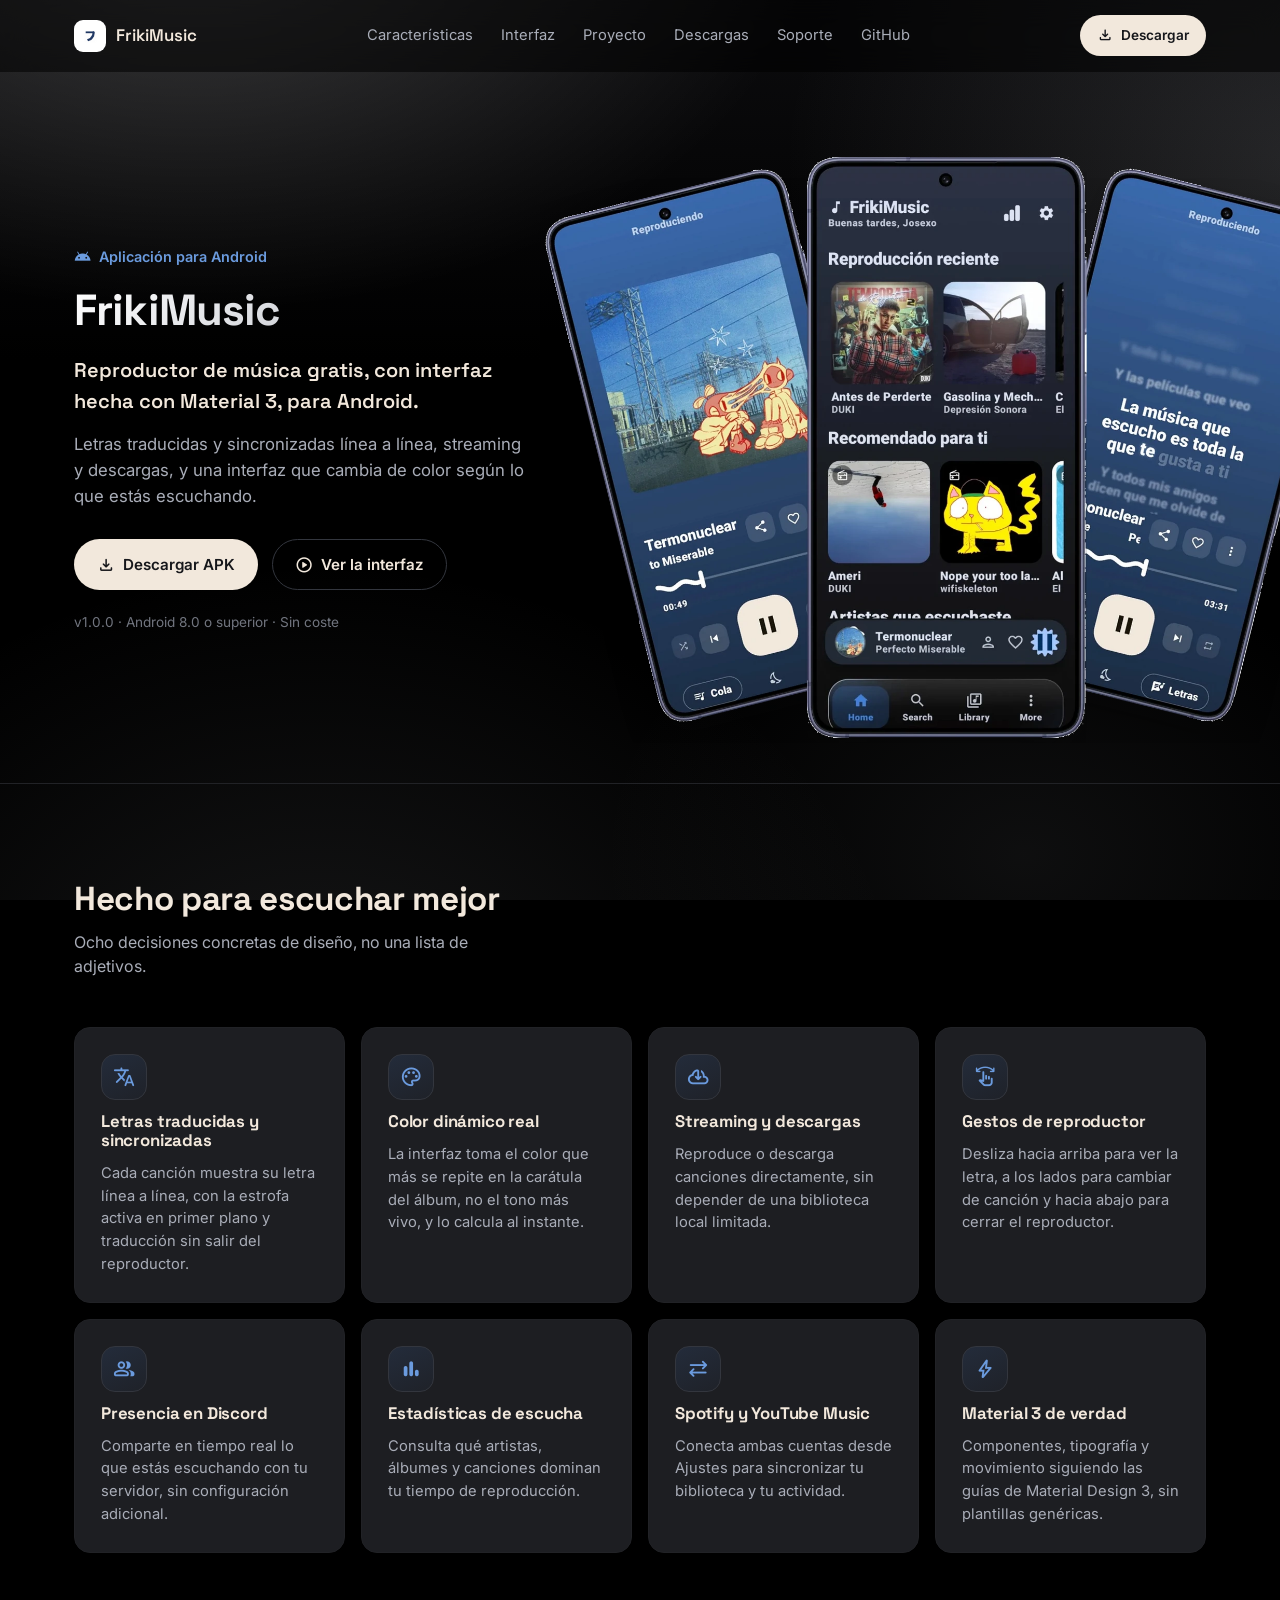
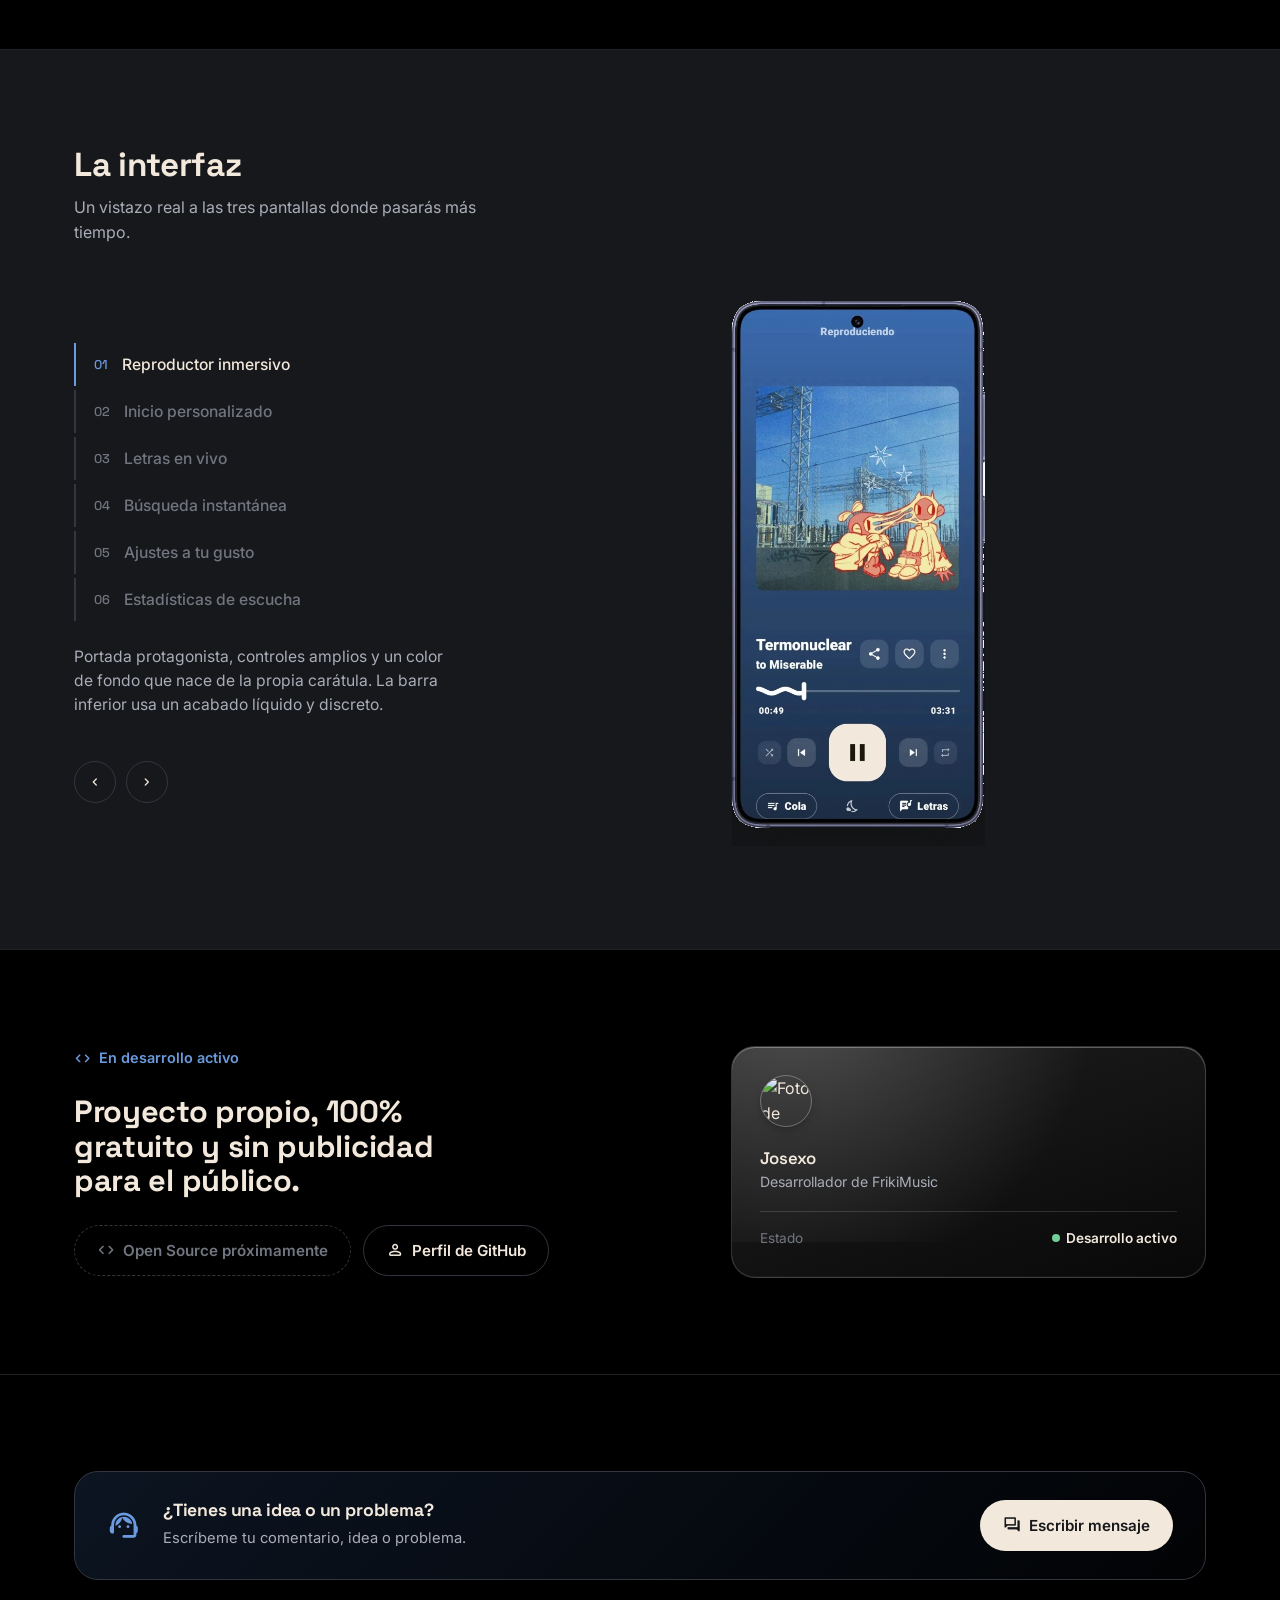
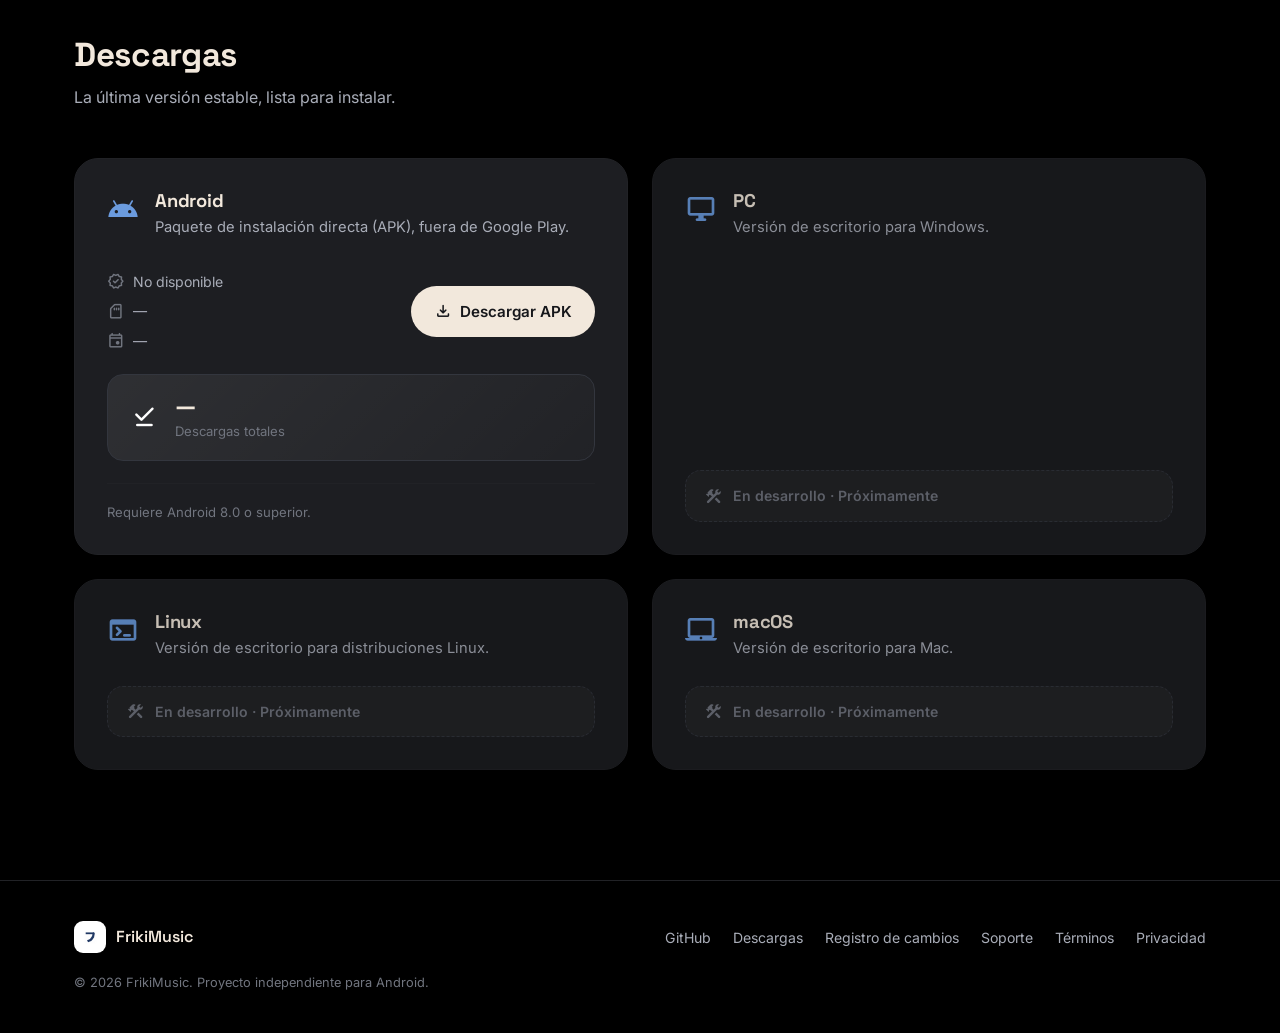
==== index.html @ c2adaa13 "Actualizacion de la web" ====
<!DOCTYPE html>
<html lang="es">
<head>
<meta charset="UTF-8">
<meta name="viewport" content="width=device-width, initial-scale=1.0">
<title>FrikiMusic — Tu música, con letra y a tu manera</title>
<meta name="description" content="FrikiMusic es un reproductor de música para Android con letras traducidas y sincronizadas, streaming y descargas, color dinámico real y gestos naturales. Próximamente también para Windows, Linux y macOS.">

<link rel="canonical" href="https://frikimusic.vercel.app/">
<meta property="og:type" content="website">
<meta property="og:site_name" content="FrikiMusic">
<meta property="og:title" content="FrikiMusic — Tu música, con letra y a tu manera">
<meta property="og:description" content="Reproductor de música para Android con letras traducidas y sincronizadas, streaming y descargas, color dinámico real y gestos naturales. Próximamente también para Windows, Linux y macOS.">
<meta property="og:url" content="https://frikimusic.vercel.app/">
<meta property="og:image" content="https://frikimusic.vercel.app/assets/img/og-image.png">
<meta property="og:image:width" content="1200">
<meta property="og:image:height" content="630">
<meta property="og:image:alt" content="FrikiMusic, reproductor de música para Android con letras sincronizadas">
<meta property="og:locale" content="es_ES">

<meta name="twitter:card" content="summary_large_image">
<meta name="twitter:title" content="FrikiMusic — Tu música, con letra y a tu manera">
<meta name="twitter:description" content="Reproductor de música para Android con letras traducidas y sincronizadas, streaming y descargas, color dinámico real. Próximamente también para Windows, Linux y macOS.">
<meta name="twitter:image" content="https://frikimusic.vercel.app/assets/img/og-image.png">
<link rel="icon" type="image/png" href="assets/img/logo.png">
<link rel="preconnect" href="https://fonts.googleapis.com">
<link rel="preconnect" href="https://fonts.gstatic.com" crossorigin>
<link href="https://fonts.googleapis.com/css2?family=Space+Grotesk:wght@500;600;700&family=Inter:wght@400;500;600;700&display=swap" rel="stylesheet">
<link href="https://fonts.googleapis.com/css2?family=Material+Symbols+Rounded:opsz,wght,FILL,GRAD@20..48,300..500,0..1,0" rel="stylesheet">
<link rel="stylesheet" href="css/styles.css">

<script type="application/ld+json">
{
  "@context": "https://schema.org",
  "@type": "SoftwareApplication",
  "name": "FrikiMusic",
  "alternateName": "Friki Music",
  "url": "https://frikimusic.vercel.app/",
  "applicationCategory": "MultimediaApplication",
  "applicationSubCategory": "Music Player",
  "operatingSystem": "Android 8.0+ (Windows, Linux y macOS próximamente)",
  "description": "FrikiMusic es un reproductor de música gratuito para Android, con interfaz en Material 3, letras traducidas y sincronizadas línea a línea, streaming y descargas, color dinámico según la carátula del álbum, gestos naturales en el reproductor, estadísticas de escucha y sincronización con Spotify y YouTube Music. Próximamente también en versión de escritorio para Windows, Linux y macOS.",
  "inLanguage": "es",
  "image": "https://frikimusic.vercel.app/assets/img/og-image.png",
  "screenshot": "https://frikimusic.vercel.app/assets/img/og-image.png",
  "softwareVersion": "1.0.0",
  "offers": {
    "@type": "Offer",
    "price": "0",
    "priceCurrency": "USD"
  },
  "author": {
    "@type": "Person",
    "name": "Josexo",
    "url": "https://github.com/jv8784815-ctrl"
  },
  "creator": {
    "@type": "Person",
    "name": "Josexo",
    "url": "https://github.com/jv8784815-ctrl"
  },
  "featureList": [
    "Letras traducidas y sincronizadas línea a línea",
    "Color dinámico según la carátula del álbum",
    "Streaming y descarga de canciones",
    "Gestos naturales en el reproductor",
    "Estadísticas de escucha",
    "Sincronización con Spotify y YouTube Music",
    "Presencia de reproducción en Discord",
    "Versión de escritorio para Windows, Linux y macOS (próximamente)"
  ]
}
</script>
</head>
<body>

<a class="skip-link" href="#contenido">Saltar al contenido</a>

<header class="site-header" id="site-header">
  <div class="wrap header-inner">
    <a class="brand" href="#top" aria-label="FrikiMusic, inicio">
      <span class="brand-mark" aria-hidden="true">
        <img src="assets/img/logo.png" alt="" width="20" height="20">
      </span>
      <span class="brand-name">FrikiMusic</span>
    </a>

    <nav class="main-nav" aria-label="Navegación principal">
      <a href="#caracteristicas">Características</a>
      <a href="#interfaz">Interfaz</a>
      <a href="#comunidad">Proyecto</a>
      <a href="#descargas">Descargas</a>
      <a href="#" class="js-open-support">Soporte</a>
      <a href="https://github.com/jv8784815-ctrl" target="_blank" rel="noopener">GitHub</a>
    </nav>

    <div class="header-cta">
      <a class="btn btn-primary btn-small" href="#descargas">
        <span class="material-symbols-rounded" aria-hidden="true">download</span>
        <span class="btn-label">Descargar</span>
      </a>
      <button class="nav-toggle" id="navToggle" aria-expanded="false" aria-controls="mobileNav" aria-label="Abrir menú">
        <span class="material-symbols-rounded" aria-hidden="true">menu</span>
      </button>
    </div>
  </div>

  <div class="mobile-nav" id="mobileNav" hidden>
    <a href="#caracteristicas">Características</a>
    <a href="#interfaz">Interfaz</a>
    <a href="#comunidad">Proyecto</a>
    <a href="#descargas">Descargas</a>
    <a href="#" class="js-open-support">Soporte</a>
    <a href="https://github.com/jv8784815-ctrl" target="_blank" rel="noopener">GitHub</a>
  </div>
</header>

<main id="contenido">

  <section class="hero" id="top">
    <div class="wrap hero-inner">
      <div class="hero-copy">
        <p class="eyebrow"><span class="material-symbols-rounded" aria-hidden="true">android</span> Aplicación para Android</p>
        <h1 class="hero-brand">FrikiMusic</h1>
        <p class="hero-tagline">Reproductor de música gratis, con interfaz hecha con Material 3, para Android.</p>
        <p class="hero-lead">
          Letras traducidas y sincronizadas línea a línea, streaming y descargas,
          y una interfaz que cambia de color según lo que estás escuchando.
        </p>
        <div class="hero-actions">
          <a class="btn btn-primary" href="#descargas">
            <span class="material-symbols-rounded" aria-hidden="true">download</span>
            Descargar APK
          </a>
          <a class="btn btn-ghost" href="#interfaz">
            <span class="material-symbols-rounded" aria-hidden="true">play_circle</span>
            Ver la interfaz
          </a>
        </div>
        <p class="hero-meta"><span id="heroVersion">v1.0.0</span> · Android 8.0 o superior · Sin coste</p>
      </div>

      <div class="hero-visual" aria-hidden="true">
        <picture>
          <img class="hero-visual-desktop" src="assets/img/hero-mockup.webp" alt="" loading="eager" width="1648" height="1170">
        </picture>
        <picture>
          <img class="hero-visual-mobile" src="assets/img/hero-mockup-mobile.webp" alt="" loading="eager" width="713" height="1479">
        </picture>
      </div>
    </div>
  </section>

  <section class="features" id="caracteristicas">
    <div class="wrap">
      <div class="section-head">
        <h2>Hecho para escuchar mejor</h2>
        <p>Ocho decisiones concretas de diseño, no una lista de adjetivos.</p>
      </div>

      <div class="feature-grid">
        <article class="feature-card">
          <span class="feature-icon-badge" aria-hidden="true"><span class="material-symbols-rounded">translate</span></span>
          <h3>Letras traducidas y sincronizadas</h3>
          <p>Cada canción muestra su letra línea a línea, con la estrofa activa en primer plano y traducción sin salir del reproductor.</p>
        </article>

        <article class="feature-card">
          <span class="feature-icon-badge" aria-hidden="true"><span class="material-symbols-rounded">palette</span></span>
          <h3>Color dinámico real</h3>
          <p>La interfaz toma el color que más se repite en la carátula del álbum, no el tono más vivo, y lo calcula al instante.</p>
        </article>

        <article class="feature-card">
          <span class="feature-icon-badge" aria-hidden="true"><span class="material-symbols-rounded">cloud_download</span></span>
          <h3>Streaming y descargas</h3>
          <p>Reproduce o descarga canciones directamente, sin depender de una biblioteca local limitada.</p>
        </article>

        <article class="feature-card">
          <span class="feature-icon-badge" aria-hidden="true"><span class="material-symbols-rounded">swipe</span></span>
          <h3>Gestos de reproductor</h3>
          <p>Desliza hacia arriba para ver la letra, a los lados para cambiar de canción y hacia abajo para cerrar el reproductor.</p>
        </article>

        <article class="feature-card">
          <span class="feature-icon-badge" aria-hidden="true"><span class="material-symbols-rounded">group</span></span>
          <h3>Presencia en Discord</h3>
          <p>Comparte en tiempo real lo que estás escuchando con tu servidor, sin configuración adicional.</p>
        </article>

        <article class="feature-card">
          <span class="feature-icon-badge" aria-hidden="true"><span class="material-symbols-rounded">bar_chart</span></span>
          <h3>Estadísticas de escucha</h3>
          <p>Consulta qué artistas, álbumes y canciones dominan tu tiempo de reproducción.</p>
        </article>

        <article class="feature-card">
          <span class="feature-icon-badge" aria-hidden="true"><span class="material-symbols-rounded">sync_alt</span></span>
          <h3>Spotify y YouTube Music</h3>
          <p>Conecta ambas cuentas desde Ajustes para sincronizar tu biblioteca y tu actividad.</p>
        </article>

        <article class="feature-card">
          <span class="feature-icon-badge" aria-hidden="true"><span class="material-symbols-rounded">bolt</span></span>
          <h3>Material 3 de verdad</h3>
          <p>Componentes, tipografía y movimiento siguiendo las guías de Material Design 3, sin plantillas genéricas.</p>
        </article>
      </div>
    </div>
  </section>

  <section class="showcase" id="interfaz">
    <div class="wrap">
      <div class="section-head">
        <h2>La interfaz</h2>
        <p>Un vistazo real a las tres pantallas donde pasarás más tiempo.</p>
      </div>

      <div class="showcase-body">
        <div class="showcase-panel">
          <div class="showcase-tabs" role="tablist" aria-label="Pantallas de FrikiMusic">
            <button class="showcase-tab is-active" role="tab" aria-selected="true" data-target="player">
              <span class="showcase-tab-index">01</span>
              <span>Reproductor inmersivo</span>
            </button>
            <button class="showcase-tab" role="tab" aria-selected="false" data-target="home">
              <span class="showcase-tab-index">02</span>
              <span>Inicio personalizado</span>
            </button>
            <button class="showcase-tab" role="tab" aria-selected="false" data-target="lyrics">
              <span class="showcase-tab-index">03</span>
              <span>Letras en vivo</span>
            </button>
            <button class="showcase-tab" role="tab" aria-selected="false" data-target="search">
              <span class="showcase-tab-index">04</span>
              <span>Búsqueda instantánea</span>
            </button>
            <button class="showcase-tab" role="tab" aria-selected="false" data-target="settings">
              <span class="showcase-tab-index">05</span>
              <span>Ajustes a tu gusto</span>
            </button>
            <button class="showcase-tab" role="tab" aria-selected="false" data-target="stats">
              <span class="showcase-tab-index">06</span>
              <span>Estadísticas de escucha</span>
            </button>
          </div>

          <div class="showcase-desc">
            <p data-desc="player" class="is-active">
              Portada protagonista, controles amplios y un color de fondo que nace de la propia
              carátula. La barra inferior usa un acabado líquido y discreto.
            </p>
            <p data-desc="home" hidden>
              Reproducción reciente y recomendaciones ordenadas en filas simples, sin carruseles
              innecesarios, con tus artistas más escuchados siempre a mano.
            </p>
            <p data-desc="lyrics" hidden>
              La línea activa se distingue del resto por peso y contraste; las adyacentes se
              atenúan con un desenfoque progresivo que sigue el ritmo de la canción.
            </p>
            <p data-desc="search" hidden>
              Resultados agrupados por artistas, álbumes y canciones al instante, con pestañas
              para filtrar y saltar directo a lo que buscas.
            </p>
            <p data-desc="settings" hidden>
              Ícono de la app, cuentas conectadas y todo lo demás en un panel de ajustes claro,
              sin menús escondidos ni pantallas de más.
            </p>
            <p data-desc="stats" hidden>
              Reparto por artista, artista y canción favoritos, y tu actividad reciente,
              todo de un vistazo en tu propia pantalla de estadísticas.
            </p>
          </div>

          <div class="showcase-nav">
            <button class="showcase-arrow" id="showcasePrev" aria-label="Pantalla anterior">
              <span class="material-symbols-rounded" aria-hidden="true">chevron_left</span>
            </button>
            <button class="showcase-arrow" id="showcaseNext" aria-label="Pantalla siguiente">
              <span class="material-symbols-rounded" aria-hidden="true">chevron_right</span>
            </button>
          </div>
        </div>

        <div class="showcase-stage">
          <img data-screen="player" class="showcase-img is-active" src="assets/img/screen-player.webp" alt="Pantalla del reproductor de FrikiMusic mostrando la canción Termonuclear" width="522" height="1087" loading="lazy">
          <img data-screen="home" class="showcase-img" src="assets/img/screen-home.webp" alt="Pantalla de inicio de FrikiMusic con reproducción reciente y recomendaciones" width="522" height="1087" loading="lazy" hidden>
          <img data-screen="lyrics" class="showcase-img" src="assets/img/screen-lyrics.webp" alt="Pantalla de letras sincronizadas de FrikiMusic con la línea activa resaltada" width="522" height="1087" loading="lazy" hidden>
          <img data-screen="search" class="showcase-img" src="assets/img/screen-search.webp" alt="Pantalla de búsqueda de FrikiMusic con artistas, álbumes y canciones" width="522" height="1087" loading="lazy" hidden>
          <img data-screen="settings" class="showcase-img" src="assets/img/screen-settings.webp" alt="Pantalla de ajustes de FrikiMusic con ícono de la app, versión y cuentas" width="522" height="1087" loading="lazy" hidden>
          <img data-screen="stats" class="showcase-img" src="assets/img/screen-stats.webp" alt="Pantalla de estadísticas de FrikiMusic con reparto por artista y actividad reciente" width="522" height="1087" loading="lazy" hidden>
        </div>
      </div>
    </div>
  </section>

  <section class="community" id="comunidad">
    <div class="wrap community-inner">
      <div class="community-copy">
        <p class="eyebrow"><span class="material-symbols-rounded" aria-hidden="true">code</span> En desarrollo activo</p>
        <h2>Proyecto propio, 100% gratuito y sin publicidad para el público.</h2>
        <div class="community-actions">
          <span class="badge-soon">
            <span class="material-symbols-rounded" aria-hidden="true">code</span>
            Open Source próximamente
          </span>
          <a class="btn btn-ghost" href="https://github.com/jv8784815-ctrl" target="_blank" rel="noopener">
            <span class="material-symbols-rounded" aria-hidden="true">person</span>
            Perfil de GitHub
          </a>
        </div>
      </div>

      <div class="dev-card">
        <img class="dev-avatar" src="https://github.com/jv8784815-ctrl.png?size=200" alt="Foto de perfil de Josexo en GitHub" width="52" height="52" loading="lazy">
        <div class="dev-info">
          <p class="dev-name">Josexo</p>
          <p class="dev-role">Desarrollador de FrikiMusic</p>
        </div>
        <div class="dev-stat">
          <span class="dev-stat-label">Estado</span>
          <span class="dev-stat-value"><span class="status-dot" aria-hidden="true"></span> Desarrollo activo</span>
        </div>
      </div>
    </div>
  </section>

  <section class="downloads" id="descargas">
    <div class="wrap">
      <div class="help-card">
        <span class="material-symbols-rounded help-icon" aria-hidden="true">support_agent</span>
        <div class="help-copy">
          <h3>¿Tienes una idea o un problema?</h3>
          <p>Escríbeme tu comentario, idea o problema.</p>
        </div>
        <a href="#" class="btn btn-primary js-open-support">
          <span class="material-symbols-rounded" aria-hidden="true">forum</span>
          Escribir mensaje
        </a>
      </div>

      <div class="section-head">
        <h2>Descargas</h2>
        <p>La última versión estable, lista para instalar.</p>
      </div>

      <div class="download-grid">
        <div class="download-card">
          <div class="download-head">
            <span class="material-symbols-rounded download-icon" aria-hidden="true">android</span>
            <div>
              <h3>Android</h3>
              <p>Paquete de instalación directa (APK), fuera de Google Play.</p>
            </div>
          </div>

          <div class="download-details">
            <div class="download-row">
              <div class="download-meta">
                <span><span class="material-symbols-rounded" aria-hidden="true">new_releases</span> <span id="dlVersion">Cargando versión…</span></span>
                <span><span class="material-symbols-rounded" aria-hidden="true">sd_card</span> <span id="dlSize">—</span></span>
                <span><span class="material-symbols-rounded" aria-hidden="true">event</span> <span id="dlDate">—</span></span>
              </div>
              <a class="btn btn-primary" id="dlButton" href="https://github.com/jv8784815-ctrl/repositpory-for-apk-3wfqewfd32134/releases/latest" target="_blank" rel="noopener">
                <span class="material-symbols-rounded" aria-hidden="true">download</span>
                Descargar APK
              </a>
            </div>
          </div>

          <div class="download-total">
            <span class="material-symbols-rounded" aria-hidden="true">download_done</span>
            <div class="download-total-copy">
              <span class="download-total-value" id="dlTotal">—</span>
              <span class="download-total-label">Descargas totales</span>
            </div>
          </div>

          <p class="download-req">Requiere Android 8.0 o superior.</p>
        </div>

        <div class="download-card download-card-soon">
          <div class="download-head">
            <span class="material-symbols-rounded download-icon" aria-hidden="true">desktop_windows</span>
            <div>
              <h3>PC</h3>
              <p>Versión de escritorio para Windows.</p>
            </div>
          </div>

          <div class="download-soon">
            <span class="material-symbols-rounded" aria-hidden="true">construction</span>
            En desarrollo · Próximamente
          </div>
        </div>

        <div class="download-card download-card-soon">
          <div class="download-head">
            <span class="material-symbols-rounded download-icon" aria-hidden="true">terminal</span>
            <div>
              <h3>Linux</h3>
              <p>Versión de escritorio para distribuciones Linux.</p>
            </div>
          </div>

          <div class="download-soon">
            <span class="material-symbols-rounded" aria-hidden="true">construction</span>
            En desarrollo · Próximamente
          </div>
        </div>

        <div class="download-card download-card-soon">
          <div class="download-head">
            <span class="material-symbols-rounded download-icon" aria-hidden="true">laptop_mac</span>
            <div>
              <h3>macOS</h3>
              <p>Versión de escritorio para Mac.</p>
            </div>
          </div>

          <div class="download-soon">
            <span class="material-symbols-rounded" aria-hidden="true">construction</span>
            En desarrollo · Próximamente
          </div>
        </div>
      </div>
    </div>
  </section>

</main>

<footer class="site-footer">
  <div class="wrap footer-inner">
    <div class="footer-brand">
      <span class="brand-mark" aria-hidden="true">
        <img src="assets/img/logo.png" alt="" width="20" height="20">
      </span>
      <span>FrikiMusic</span>
    </div>

    <nav class="footer-links" aria-label="Enlaces del pie de página">
      <a href="https://github.com/jv8784815-ctrl" target="_blank" rel="noopener">GitHub</a>
      <a href="#descargas">Descargas</a>
      <a href="https://github.com/jv8784815-ctrl/repositpory-for-apk-3wfqewfd32134/releases" target="_blank" rel="noopener">Registro de cambios</a>
      <a href="#" class="js-open-support">Soporte</a>
      <a href="terminos.html">Términos</a>
      <a href="privacidad.html">Privacidad</a>
    </nav>

    <p class="footer-copy">© 2026 FrikiMusic. Proyecto independiente para Android.</p>
  </div>
</footer>

<div class="support-overlay" id="supportOverlay" hidden>
  <div class="support-modal" role="dialog" aria-modal="true" aria-labelledby="supportTitle">
    <div class="support-head">
      <div>
        <p class="support-eyebrow"><span class="material-symbols-rounded" aria-hidden="true">forum</span> Contacto directo</p>
        <h3 id="supportTitle">Enviar comentario</h3>
      </div>
      <button class="support-close" id="supportClose" aria-label="Cerrar">
        <span class="material-symbols-rounded" aria-hidden="true">close</span>
      </button>
    </div>

    <form id="supportForm" class="support-form">
      <div class="support-kind" role="radiogroup" aria-label="Tipo de mensaje">
        <button type="button" class="support-kind-btn is-active" data-kind="Comentario" role="radio" aria-checked="true">
          <span class="material-symbols-rounded" aria-hidden="true">chat_bubble</span>
          <span class="support-kind-label">Comentario</span>
        </button>
        <button type="button" class="support-kind-btn" data-kind="Solicitud de cambios o peticiones" role="radio" aria-checked="false">
          <span class="material-symbols-rounded" aria-hidden="true">lightbulb</span>
          <span class="support-kind-label">Peticiones</span>
        </button>
        <button type="button" class="support-kind-btn" data-kind="Reporte de errores" role="radio" aria-checked="false">
          <span class="material-symbols-rounded" aria-hidden="true">bug_report</span>
          <span class="support-kind-label">Reporte</span>
        </button>
      </div>
      <input type="hidden" name="kind" id="supportKind" value="Comentario">

      <label class="support-field">
        <span>Tu nombre</span>
        <input type="text" name="name" placeholder="¿Cómo te llamas?" required>
      </label>

      <label class="support-field">
        <span>Mensaje</span>
        <textarea name="message" rows="4" placeholder="Cuéntame los detalles…" required></textarea>
      </label>

      <label class="support-field">
        <span>Tu correo <em>(opcional, para responderte)</em></span>
        <input type="email" name="email" placeholder="tucorreo@ejemplo.com">
      </label>

      <button type="submit" class="btn btn-primary support-submit" id="supportSubmit">
        <span class="material-symbols-rounded" aria-hidden="true">send</span>
        <span>Enviar</span>
      </button>

      <p class="support-status" id="supportStatus" role="status"></p>
    </form>

    <div class="support-info">
      <div class="support-info-item">
        <span class="material-symbols-rounded" aria-hidden="true">verified_user</span>
        <div>
          <p class="support-info-title">Privacidad Asegurada</p>
          <p class="support-info-text">Tus datos están protegidos y solo se usarán para contactarte sobre tu reporte.</p>
        </div>
      </div>
      <div class="support-info-item">
        <span class="material-symbols-rounded" aria-hidden="true">schedule</span>
        <div>
          <p class="support-info-title">Tiempo de Respuesta</p>
          <p class="support-info-text">Normalmente respondo en más de 24 horas.</p>
        </div>
      </div>
    </div>
  </div>
</div>

<script src="js/main.js"></script>
</body>
</html>
---- css/styles.css ----
:root {
  --bg: #000000;
  --bg-gradient:
    radial-gradient(ellipse 1000px 620px at 15% -8%, rgba(255, 255, 255, 0.20), transparent 62%),
    radial-gradient(ellipse 900px 700px at 102% 18%, rgba(200, 203, 210, 0.16), transparent 58%),
    radial-gradient(ellipse 950px 760px at 25% 115%, rgba(160, 163, 170, 0.14), transparent 62%),
    radial-gradient(ellipse 700px 520px at 80% 95%, rgba(140, 143, 150, 0.10), transparent 60%),
    linear-gradient(180deg, #0c0c0e 0%, #000000 40%, #000000 100%);
  --surface: #17181b;
  --surface-container: #1d1e22;
  --surface-container-high: #26272c;
  --surface-container-highest: #303237;
  --outline: #33363e;
  --outline-soft: #212226;

  --text-primary: #f2e8dc;
  --text-secondary: #a9adb8;
  --text-muted: #71757f;

  --accent: #4a7fd1;
  --accent-strong: #6b9bde;
  --accent-soft: rgba(74, 127, 209, 0.14);

  --cream: #f2e8dc;
  --cream-strong: #ffffff;

  --font-display: "Space Grotesk", "Inter", sans-serif;
  --font-body: "Inter", sans-serif;

  --radius-sm: 10px;
  --radius-md: 16px;
  --radius-lg: 24px;

  --shadow-1: 0 1px 2px rgba(0, 0, 0, 0.4);
  --shadow-2: 0 12px 32px -12px rgba(0, 0, 0, 0.55);

  --header-h: 72px;
  --max-w: 1180px;
}

*, *::before, *::after {
  box-sizing: border-box;
}

html {
  scroll-behavior: smooth;
}

@media (prefers-reduced-motion: reduce) {
  html {
    scroll-behavior: auto;
  }
  *, *::before, *::after {
    animation-duration: 0.001ms !important;
    animation-iteration-count: 1 !important;
    transition-duration: 0.001ms !important;
    scroll-behavior: auto !important;
  }
}

body {
  margin: 0;
  background: var(--bg-gradient), var(--bg);
  background-attachment: fixed;
  color: var(--text-primary);
  font-family: var(--font-body);
  font-size: 16px;
  line-height: 1.55;
  -webkit-font-smoothing: antialiased;
}

h1, h2, h3 {
  font-family: var(--font-display);
  color: var(--text-primary);
  margin: 0;
  line-height: 1.12;
  letter-spacing: -0.01em;
}

p {
  margin: 0;
  color: var(--text-secondary);
}

a {
  color: inherit;
  text-decoration: none;
}

img {
  max-width: 100%;
  height: auto;
  display: block;
}

.wrap {
  max-width: var(--max-w);
  margin: 0 auto;
  padding: 0 24px;
}

.skip-link {
  position: absolute;
  left: -999px;
  top: 0;
  background: var(--cream);
  color: #14151a;
  padding: 12px 18px;
  border-radius: 0 0 var(--radius-sm) 0;
  z-index: 200;
  font-weight: 600;
}

.skip-link:focus {
  left: 0;
}

:focus-visible {
  outline: 2px solid var(--accent-strong);
  outline-offset: 3px;
  border-radius: 4px;
}

.material-symbols-rounded {
  font-variation-settings: "FILL" 0, "wght" 400, "GRAD" 0, "opsz" 24;
  font-size: 1.2em;
  line-height: 1;
}

.btn {
  display: inline-flex;
  align-items: center;
  gap: 8px;
  padding: 13px 22px;
  border-radius: 999px;
  font-family: var(--font-body);
  font-weight: 600;
  font-size: 0.95rem;
  border: 1px solid transparent;
  cursor: pointer;
  transition: transform 0.15s ease, background 0.15s ease, border-color 0.15s ease;
  white-space: nowrap;
}

.btn:hover {
  transform: translateY(-1px);
}

.btn:active {
  transform: translateY(0);
}

.btn-primary {
  background: var(--cream);
  color: #16171b;
}

.btn-primary:hover {
  background: var(--cream-strong);
}

.btn-ghost {
  background: transparent;
  border-color: var(--outline);
  color: var(--text-primary);
}

.btn-ghost:hover {
  border-color: var(--accent-strong);
  background: var(--accent-soft);
}

.btn-small {
  padding: 9px 16px;
  font-size: 0.85rem;
}

.eyebrow {
  display: inline-flex;
  align-items: center;
  gap: 8px;
  color: var(--accent-strong);
  font-size: 0.9rem;
  font-weight: 600;
  margin-bottom: 18px;
}

.site-header {
  position: sticky;
  top: 0;
  z-index: 100;
  height: var(--header-h);
  display: flex;
  align-items: center;
  background: rgba(0, 0, 0, 0.55);
  backdrop-filter: blur(14px);
  -webkit-backdrop-filter: blur(14px);
  border-bottom: 1px solid transparent;
  transition: border-color 0.2s ease, background 0.2s ease;
}

.site-header.is-scrolled {
  border-bottom-color: var(--outline-soft);
  background: rgba(0, 0, 0, 0.85);
}

.header-inner {
  display: flex;
  align-items: center;
  justify-content: space-between;
  gap: 24px;
  width: 100%;
}

.brand {
  display: flex;
  align-items: center;
  gap: 10px;
  font-family: var(--font-display);
  font-weight: 600;
  font-size: 1.05rem;
}

.brand-mark {
  width: 32px;
  height: 32px;
  border-radius: 9px;
  background: var(--cream-strong);
  color: var(--accent);
  display: grid;
  place-items: center;
  flex-shrink: 0;
  overflow: hidden;
}

.brand-mark img {
  width: 20px;
  height: 20px;
  object-fit: contain;
}

.main-nav {
  display: flex;
  align-items: center;
  gap: 28px;
  font-size: 0.92rem;
  color: var(--text-secondary);
}

.main-nav a {
  transition: color 0.15s ease;
}

.main-nav a:hover {
  color: var(--text-primary);
}

.header-cta {
  display: flex;
  align-items: center;
  gap: 12px;
}

.nav-toggle {
  display: none;
  background: transparent;
  border: 1px solid var(--outline);
  border-radius: 10px;
  width: 40px;
  height: 40px;
  color: var(--text-primary);
  cursor: pointer;
  align-items: center;
  justify-content: center;
  overflow: hidden;
}

.mobile-nav {
  display: none;
  flex-direction: column;
  padding: 8px 24px 20px;
  background: rgba(0, 0, 0, 0.97);
  border-bottom: 1px solid var(--outline-soft);
}

.mobile-nav a {
  padding: 12px 0;
  border-bottom: 1px solid var(--outline-soft);
  color: var(--text-secondary);
}

.mobile-nav a:last-child {
  border-bottom: none;
}

.mobile-nav.is-open {
  display: flex;
}

.hero {
  position: relative;
  padding: 64px 0 40px;
  overflow: hidden;
}

.hero-inner {
  display: grid;
  grid-template-columns: minmax(320px, 460px) 1fr;
  align-items: center;
  gap: 24px;
}

.hero-copy h1 {
  font-size: clamp(2.1rem, 3.4vw, 2.9rem);
  margin-bottom: 20px;
}

.hero-brand {
  font-size: clamp(2.8rem, 5.6vw, 4.2rem);
  font-weight: 700;
  letter-spacing: -0.02em;
  margin-bottom: 14px;
  background: linear-gradient(135deg, var(--cream-strong), var(--text-secondary));
  -webkit-background-clip: text;
  background-clip: text;
  color: transparent;
}

.hero-tagline {
  color: var(--text-primary);
  font-family: var(--font-display);
  font-weight: 600;
  font-size: clamp(1.05rem, 1.6vw, 1.25rem);
  max-width: 44ch;
  margin-bottom: 14px;
}

.hero-lead {
  max-width: 46ch;
  font-size: 1.05rem;
  margin-bottom: 30px;
}

.hero-actions {
  display: flex;
  gap: 14px;
  flex-wrap: wrap;
  margin-bottom: 22px;
}

.hero-meta {
  font-size: 0.85rem;
  color: var(--text-muted);
}

.hero-visual {
  position: relative;
  min-height: 420px;
}

.hero-visual-desktop {
  width: 132%;
  max-width: none;
  margin-left: -6%;
}

.hero-visual-mobile {
  display: none;
}

.features {
  padding: 96px 0;
  border-top: 1px solid var(--outline-soft);
}

.section-head {
  max-width: 46ch;
  margin-bottom: 48px;
}

.section-head h2 {
  font-size: clamp(1.7rem, 2.6vw, 2.1rem);
  margin-bottom: 12px;
}

.feature-grid {
  display: grid;
  grid-template-columns: repeat(4, 1fr);
  gap: 16px;
}

.feature-card {
  background: var(--surface-container);
  border: 1px solid var(--outline-soft);
  border-radius: var(--radius-md);
  padding: 26px;
  display: flex;
  flex-direction: column;
  gap: 12px;
  transition: border-color 0.2s ease, transform 0.2s ease, background 0.2s ease;
}

.feature-card:hover {
  border-color: var(--outline);
  background: var(--surface-container-high);
  transform: translateY(-2px);
}

.feature-icon-badge {
  width: 46px;
  height: 46px;
  border-radius: 14px;
  display: grid;
  place-items: center;
  background: linear-gradient(155deg, var(--accent-soft), rgba(74, 127, 209, 0.04));
  border: 1px solid var(--outline);
  color: var(--accent-strong);
  flex-shrink: 0;
}

.feature-icon-badge .material-symbols-rounded {
  font-size: 1.4rem;
}

.feature-card h3 {
  font-size: 1.05rem;
}

.feature-card p {
  font-size: 0.92rem;
}

.showcase {
  padding: 96px 0;
  border-top: 1px solid var(--outline-soft);
  background: var(--surface);
}

.showcase-body {
  display: grid;
  grid-template-columns: minmax(280px, 380px) 1fr;
  gap: 56px;
  align-items: center;
}

.showcase-tabs {
  display: flex;
  flex-direction: column;
  gap: 4px;
  margin-bottom: 24px;
}

.showcase-tab {
  display: flex;
  align-items: center;
  gap: 14px;
  text-align: left;
  background: transparent;
  border: none;
  border-left: 2px solid var(--outline);
  color: var(--text-muted);
  padding: 12px 0 12px 18px;
  font-family: var(--font-body);
  font-size: 0.98rem;
  font-weight: 500;
  cursor: pointer;
  transition: color 0.15s ease, border-color 0.15s ease;
}

.showcase-tab-index {
  font-family: var(--font-display);
  font-size: 0.8rem;
  color: var(--text-muted);
}

.showcase-tab.is-active {
  color: var(--text-primary);
  border-left-color: var(--accent-strong);
}

.showcase-tab.is-active .showcase-tab-index {
  color: var(--accent-strong);
}

.showcase-desc {
  min-height: 92px;
}

.showcase-desc p {
  font-size: 0.98rem;
}

.showcase-nav {
  display: flex;
  gap: 10px;
  margin-top: 24px;
}

.showcase-arrow {
  width: 42px;
  height: 42px;
  border-radius: 50%;
  border: 1px solid var(--outline);
  background: transparent;
  color: var(--text-primary);
  cursor: pointer;
  display: inline-flex;
  align-items: center;
  justify-content: center;
  transition: border-color 0.15s ease, background 0.15s ease;
  overflow: hidden;
}

.showcase-arrow:hover {
  border-color: var(--accent-strong);
  background: var(--accent-soft);
}

.showcase-stage {
  position: relative;
  display: flex;
  justify-content: center;
  min-height: 460px;
}

.showcase-img {
  max-height: 560px;
  width: auto;
  animation: showcase-in 0.35s ease;
}

.showcase-img[hidden] {
  display: none;
}

@keyframes showcase-in {
  from {
    opacity: 0;
    transform: translateY(10px);
  }
  to {
    opacity: 1;
    transform: translateY(0);
  }
}

.community {
  padding: 96px 0;
  border-top: 1px solid var(--outline-soft);
}

.community-inner {
  display: grid;
  grid-template-columns: 1.3fr 1fr;
  gap: 40px;
  align-items: center;
}

.community-copy h2 {
  font-size: clamp(1.6rem, 2.4vw, 2rem);
  margin-bottom: 26px;
  max-width: 20ch;
}

.community-copy p {
  max-width: 52ch;
  margin-bottom: 26px;
}

.community-actions {
  display: flex;
  gap: 12px;
  flex-wrap: wrap;
}

.badge-soon {
  display: inline-flex;
  align-items: center;
  gap: 8px;
  padding: 13px 22px;
  border-radius: 999px;
  border: 1px dashed var(--outline);
  color: var(--text-muted);
  font-size: 0.95rem;
  font-weight: 600;
  cursor: default;
}

.dev-card {
  position: relative;
  background: linear-gradient(160deg, rgba(255, 255, 255, 0.12), rgba(255, 255, 255, 0.03));
  backdrop-filter: blur(22px) saturate(160%);
  -webkit-backdrop-filter: blur(22px) saturate(160%);
  border: 1px solid rgba(255, 255, 255, 0.16);
  border-radius: var(--radius-lg);
  padding: 28px;
  display: flex;
  flex-direction: column;
  gap: 18px;
  overflow: hidden;
  box-shadow:
    inset 0 1px 0 rgba(255, 255, 255, 0.3),
    inset 0 -1px 0 rgba(255, 255, 255, 0.04),
    0 24px 48px -24px rgba(0, 0, 0, 0.7);
}

.dev-card::before {
  content: "";
  position: absolute;
  top: -55%;
  left: -25%;
  width: 140%;
  height: 140%;
  background: radial-gradient(circle at 28% 22%, rgba(255, 255, 255, 0.22), transparent 55%);
  pointer-events: none;
}

.dev-card > * {
  position: relative;
  z-index: 1;
}

.dev-avatar {
  width: 52px;
  height: 52px;
  border-radius: 50%;
  object-fit: cover;
  border: 1px solid rgba(255, 255, 255, 0.3);
  box-shadow: 0 4px 14px -6px rgba(0, 0, 0, 0.6);
}

.dev-name {
  font-family: var(--font-display);
  color: var(--text-primary);
  font-weight: 600;
  font-size: 1.05rem;
}

.dev-role {
  font-size: 0.88rem;
}

.dev-stat {
  display: flex;
  justify-content: space-between;
  align-items: center;
  padding-top: 16px;
  border-top: 1px solid rgba(255, 255, 255, 0.14);
  font-size: 0.85rem;
}

.dev-stat-label {
  color: var(--text-muted);
}

.dev-stat-value {
  display: inline-flex;
  align-items: center;
  gap: 6px;
  color: var(--text-primary);
  font-weight: 600;
}

.status-dot {
  width: 8px;
  height: 8px;
  border-radius: 50%;
  background: #6fcf97;
  display: inline-block;
}

.downloads {
  padding: 96px 0 110px;
  border-top: 1px solid var(--outline-soft);
}

.help-card {
  display: flex;
  align-items: center;
  gap: 22px;
  flex-wrap: wrap;
  background: linear-gradient(135deg, rgba(74, 127, 209, 0.16), rgba(74, 127, 209, 0.02));
  border: 1px solid var(--outline);
  border-radius: var(--radius-lg);
  padding: 28px 32px;
  margin-bottom: 56px;
}

.help-icon {
  font-size: 2.1rem;
  color: var(--accent-strong);
  flex-shrink: 0;
}

.help-copy {
  flex: 1;
  min-width: 220px;
}

.help-copy h3 {
  font-size: 1.1rem;
  margin-bottom: 6px;
}

.help-copy p {
  font-size: 0.92rem;
  max-width: 58ch;
}

.help-card .btn {
  flex-shrink: 0;
}

@media (max-width: 640px) {
  .help-card {
    flex-direction: column;
    align-items: flex-start;
  }

  .help-card .btn {
    width: 100%;
    justify-content: center;
  }
}

.download-grid {
  display: grid;
  grid-template-columns: repeat(2, 1fr);
  gap: 24px;
}

@media (max-width: 760px) {
  .download-grid {
    grid-template-columns: 1fr;
  }
}

.download-card-soon {
  display: flex;
  flex-direction: column;
  opacity: 0.82;
}

.download-soon {
  display: inline-flex;
  align-items: center;
  gap: 10px;
  margin-top: auto;
  padding: 14px 18px;
  background: rgba(255, 255, 255, 0.03);
  border: 1px dashed var(--outline);
  border-radius: var(--radius-md);
  color: var(--text-muted);
  font-size: 0.88rem;
  font-weight: 600;
}

.download-soon .material-symbols-rounded {
  font-size: 1.2rem;
}

.download-card {
  background: var(--surface-container);
  border: 1px solid var(--outline-soft);
  border-radius: var(--radius-lg);
  padding: 32px;
}

.download-head {
  display: flex;
  align-items: flex-start;
  gap: 16px;
  margin-bottom: 26px;
}

.download-icon {
  font-size: 2rem;
  color: var(--accent-strong);
  margin-top: 2px;
}

.download-head h3 {
  font-size: 1.15rem;
  margin-bottom: 4px;
}

.download-head p {
  font-size: 0.92rem;
}

.download-row {
  display: flex;
  align-items: center;
  justify-content: space-between;
  flex-wrap: wrap;
  gap: 18px;
  padding-top: 6px;
}

.download-row[hidden] {
  display: none;
}

.download-meta {
  display: flex;
  flex-direction: column;
  gap: 8px;
  font-size: 0.88rem;
  color: var(--text-secondary);
}

.download-meta span {
  display: inline-flex;
  align-items: center;
  gap: 8px;
}

.download-meta .material-symbols-rounded {
  font-size: 1.1rem;
  color: var(--text-muted);
}

.download-total {
  display: flex;
  align-items: center;
  gap: 16px;
  margin-top: 22px;
  padding: 18px 22px;
  background: linear-gradient(135deg, rgba(255, 255, 255, 0.08), rgba(255, 255, 255, 0.02));
  border: 1px solid var(--outline);
  border-radius: var(--radius-md);
}

.download-total .material-symbols-rounded {
  font-size: 1.8rem;
  color: var(--cream-strong);
}

.download-total-copy {
  display: flex;
  flex-direction: column;
  gap: 2px;
}

.download-total-value {
  font-family: var(--font-display);
  font-size: 1.5rem;
  font-weight: 700;
  color: var(--text-primary);
  line-height: 1.1;
}

.download-total-label {
  font-size: 0.82rem;
  color: var(--text-muted);
}

.download-req {
  margin-top: 22px;
  padding-top: 18px;
  border-top: 1px solid var(--outline-soft);
  font-size: 0.82rem;
  color: var(--text-muted);
}

.site-footer {
  border-top: 1px solid var(--outline-soft);
  padding: 40px 0;
}

.footer-inner {
  display: flex;
  align-items: center;
  justify-content: space-between;
  flex-wrap: wrap;
  gap: 20px;
}

.footer-brand {
  display: flex;
  align-items: center;
  gap: 10px;
  font-family: var(--font-display);
  font-weight: 600;
}

.footer-links {
  display: flex;
  gap: 22px;
  flex-wrap: wrap;
  font-size: 0.88rem;
  color: var(--text-secondary);
}

.footer-links a:hover {
  color: var(--text-primary);
}

.footer-copy {
  width: 100%;
  font-size: 0.8rem;
  color: var(--text-muted);
}

@media (max-width: 980px) {
  .hero-inner {
    grid-template-columns: 1fr;
    text-align: left;
  }

  .hero-visual {
    min-height: 0;
    order: -1;
  }

  .hero-visual-desktop {
    display: none;
  }

  .hero-visual-mobile {
    display: block;
    width: 62%;
    margin: 0 auto 8px;
  }

  .feature-grid {
    grid-template-columns: repeat(2, 1fr);
  }

  .showcase-body {
    grid-template-columns: 1fr;
    gap: 32px;
  }

  .showcase-stage {
    order: -1;
    min-height: 380px;
  }

  .showcase-img {
    max-height: 420px;
  }

  .community-inner {
    grid-template-columns: 1fr;
  }
}

@media (max-width: 720px) {
  .main-nav {
    display: none;
  }

  .nav-toggle {
    display: inline-flex;
  }

  .header-cta .btn-small .btn-label {
    display: none;
  }

  .header-cta .btn-small {
    width: 40px;
    height: 40px;
    padding: 0;
    justify-content: center;
  }

  .feature-grid {
    grid-template-columns: 1fr 1fr;
  }
}

@media (max-width: 560px) {
  .wrap {
    padding: 0 18px;
  }

  .feature-grid {
    grid-template-columns: 1fr;
  }

  .hero-visual-mobile {
    width: 78%;
  }

  .download-row {
    flex-direction: column;
    align-items: flex-start;
  }

  .download-row .btn {
    width: 100%;
    justify-content: center;
  }
}

.support-overlay {
  position: fixed;
  inset: 0;
  z-index: 300;
  display: flex;
  align-items: center;
  justify-content: center;
  padding: 24px;
  background: rgba(0, 0, 0, 0.72);
  backdrop-filter: blur(6px);
  -webkit-backdrop-filter: blur(6px);
}

.support-overlay[hidden] {
  display: none;
}

.support-modal {
  width: 100%;
  max-width: 460px;
  max-height: calc(100vh - 48px);
  overflow-y: auto;
  background: linear-gradient(165deg, var(--surface-container-high), var(--surface-container));
  border: 1px solid var(--outline);
  border-radius: var(--radius-lg);
  padding: 28px;
  box-shadow: var(--shadow-2);
  animation: support-in 0.22s ease;
}

@keyframes support-in {
  from {
    opacity: 0;
    transform: translateY(12px) scale(0.98);
  }
  to {
    opacity: 1;
    transform: translateY(0) scale(1);
  }
}

.support-head {
  display: flex;
  align-items: flex-start;
  justify-content: space-between;
  gap: 16px;
  margin-bottom: 22px;
}

.support-eyebrow {
  display: inline-flex;
  align-items: center;
  gap: 8px;
  color: var(--accent-strong);
  font-size: 0.82rem;
  font-weight: 600;
  margin-bottom: 8px;
}

.support-head h3 {
  font-size: 1.3rem;
}

.support-close {
  flex-shrink: 0;
  width: 36px;
  height: 36px;
  border-radius: 50%;
  border: 1px solid var(--outline);
  background: transparent;
  color: var(--text-primary);
  cursor: pointer;
  display: inline-flex;
  align-items: center;
  justify-content: center;
  transition: border-color 0.15s ease, background 0.15s ease;
}

.support-close:hover {
  border-color: var(--accent-strong);
  background: var(--accent-soft);
}

.support-kind {
  display: flex;
  gap: 6px;
  padding: 5px;
  margin-bottom: 20px;
  background: var(--surface-container-highest);
  border-radius: 999px;
}

.support-kind-btn {
  flex: 1;
  display: inline-flex;
  align-items: center;
  justify-content: center;
  gap: 6px;
  border: none;
  background: transparent;
  color: var(--text-muted);
  padding: 10px 8px;
  border-radius: 999px;
  font-family: var(--font-body);
  font-weight: 600;
  font-size: 0.78rem;
  cursor: pointer;
  transition: background 0.15s ease, color 0.15s ease;
  white-space: nowrap;
}

.support-kind-btn .material-symbols-rounded {
  font-size: 1.05rem;
}

.support-kind-btn.is-active {
  background: var(--accent);
  color: #fff;
}

.support-form {
  display: flex;
  flex-direction: column;
  gap: 16px;
}

.support-field {
  display: flex;
  flex-direction: column;
  gap: 8px;
  font-size: 0.85rem;
  font-weight: 600;
  color: var(--text-secondary);
}

.support-field em {
  font-weight: 400;
  font-style: normal;
  color: var(--text-muted);
}

.support-field input,
.support-field textarea {
  font-family: var(--font-body);
  font-size: 0.95rem;
  color: var(--text-primary);
  background: var(--surface-container-highest);
  border: 1px solid var(--outline);
  border-radius: var(--radius-sm);
  padding: 12px 14px;
  resize: vertical;
  transition: border-color 0.15s ease;
}

.support-field input:focus,
.support-field textarea:focus {
  outline: none;
  border-color: var(--accent-strong);
}

.support-submit {
  justify-content: center;
  margin-top: 4px;
}

.support-submit[disabled] {
  opacity: 0.6;
  cursor: default;
}

.support-status {
  min-height: 1.2em;
  font-size: 0.85rem;
  text-align: center;
  margin: 0;
}

.support-status.is-success {
  color: #6fcf97;
}

.support-status.is-error {
  color: #e08585;
}

.support-info {
  display: flex;
  flex-direction: column;
  gap: 14px;
  margin-top: 18px;
  padding-top: 18px;
  border-top: 1px solid rgba(255, 255, 255, 0.08);
}

.support-info-item {
  display: flex;
  align-items: flex-start;
  gap: 12px;
}

.support-info-item .material-symbols-rounded {
  flex-shrink: 0;
  font-size: 20px;
  color: var(--accent-strong);
  margin-top: 1px;
}

.support-info-title {
  margin: 0 0 2px;
  font-size: 0.9rem;
  font-weight: 600;
  color: var(--text-primary, #fff);
}

.support-info-text {
  margin: 0;
  font-size: 0.85rem;
  line-height: 1.4;
  color: var(--text-secondary, rgba(255, 255, 255, 0.65));
}

@media (max-width: 560px) {
  .support-kind-label {
    display: none;
  }
}

.legal {
  padding: 160px 0 100px;
}

.legal-header {
  max-width: 720px;
  margin: 0 0 48px;
}

.legal-eyebrow {
  display: inline-flex;
  align-items: center;
  gap: 8px;
  font-size: 0.85rem;
  font-weight: 600;
  color: var(--accent-strong);
  margin: 0 0 12px;
}

.legal-header h1 {
  font-family: var(--font-display);
  font-size: clamp(1.9rem, 3vw, 2.6rem);
  margin: 0 0 12px;
  color: var(--text-primary);
}

.legal-updated {
  color: var(--text-muted);
  font-size: 0.9rem;
  margin: 0;
}

.legal-body {
  max-width: 760px;
  display: flex;
  flex-direction: column;
  gap: 32px;
}

.legal-section h2 {
  font-family: var(--font-display);
  font-size: 1.25rem;
  color: var(--text-primary);
  margin: 0 0 12px;
}

.legal-section p,
.legal-section li {
  color: var(--text-secondary);
  font-size: 0.96rem;
  line-height: 1.65;
  margin: 0 0 10px;
}

.legal-section ul {
  margin: 0 0 10px;
  padding-left: 20px;
}

.legal-section a {
  color: var(--accent-strong);
}

.legal-contact {
  margin-top: 8px;
  padding: 20px 22px;
  background: var(--surface-container);
  border: 1px solid var(--outline-soft);
  border-radius: var(--radius-md);
}

.legal-contact p {
  margin: 0;
}
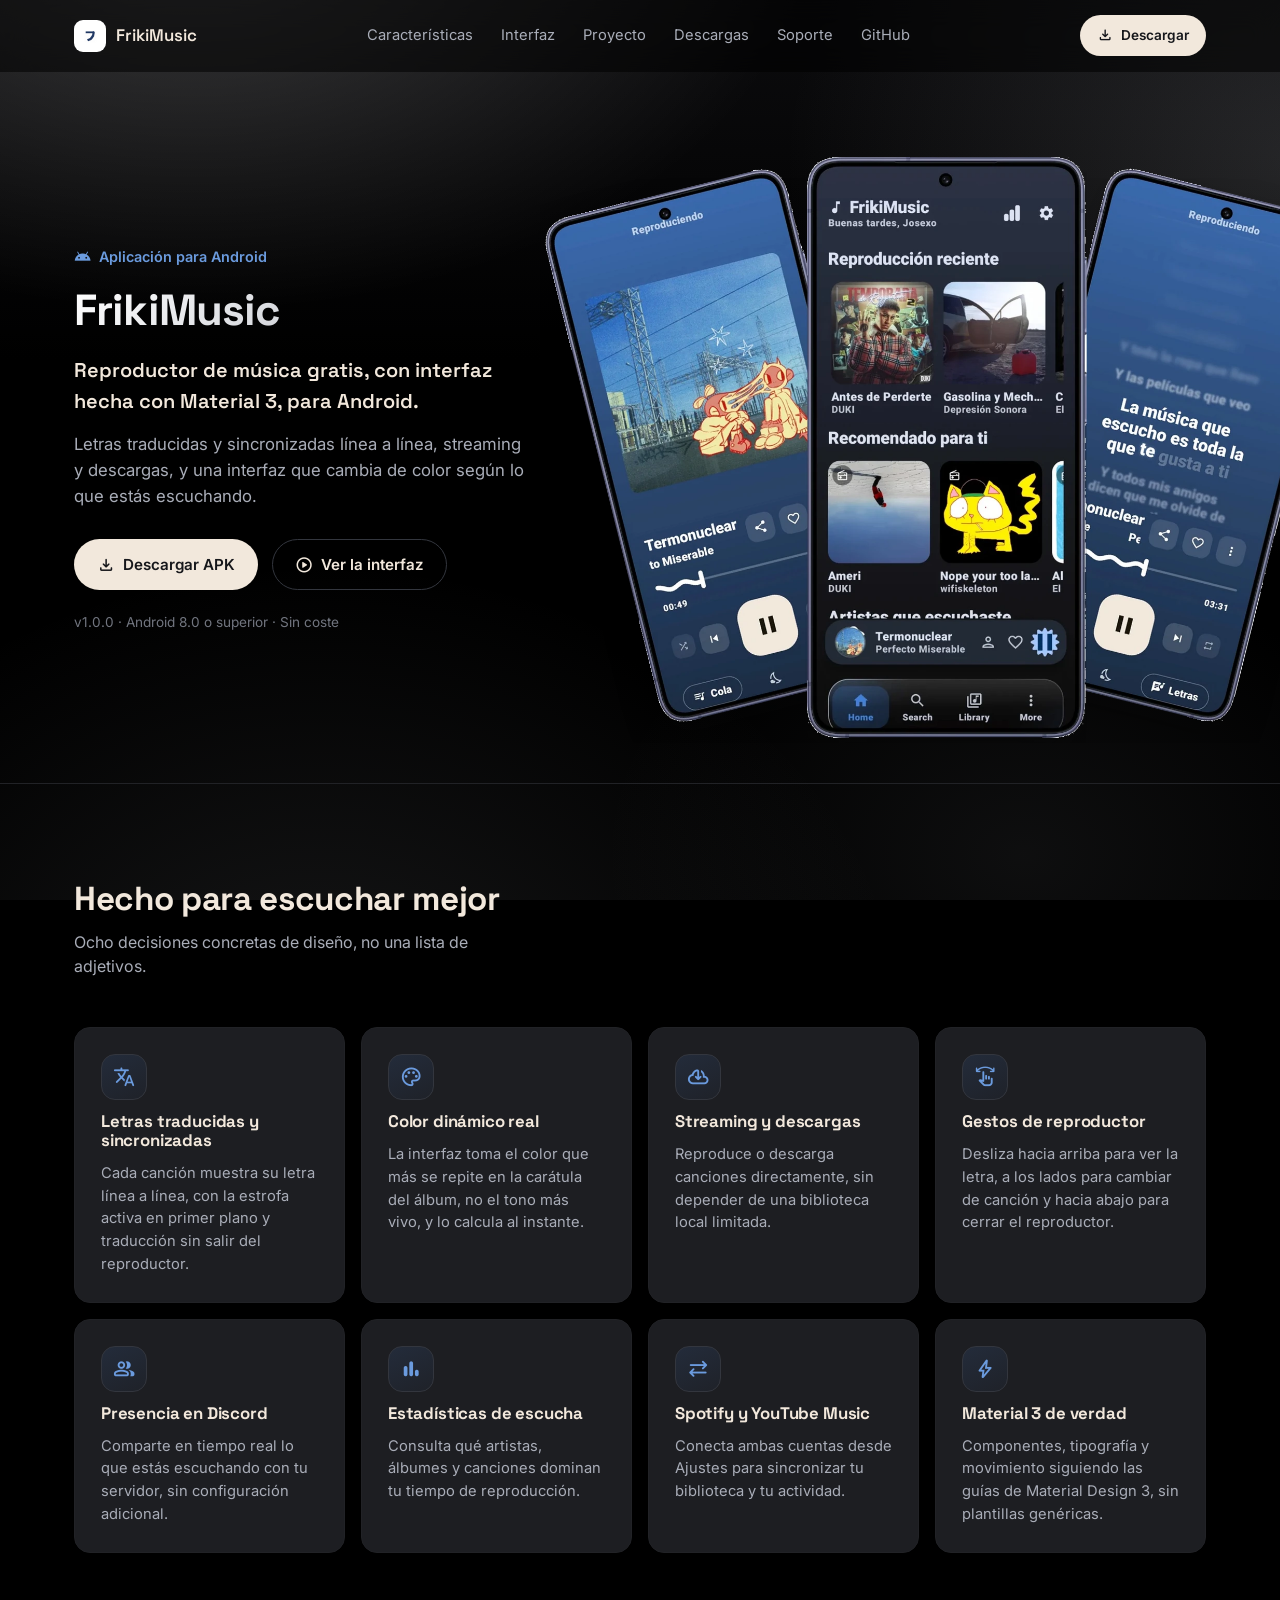
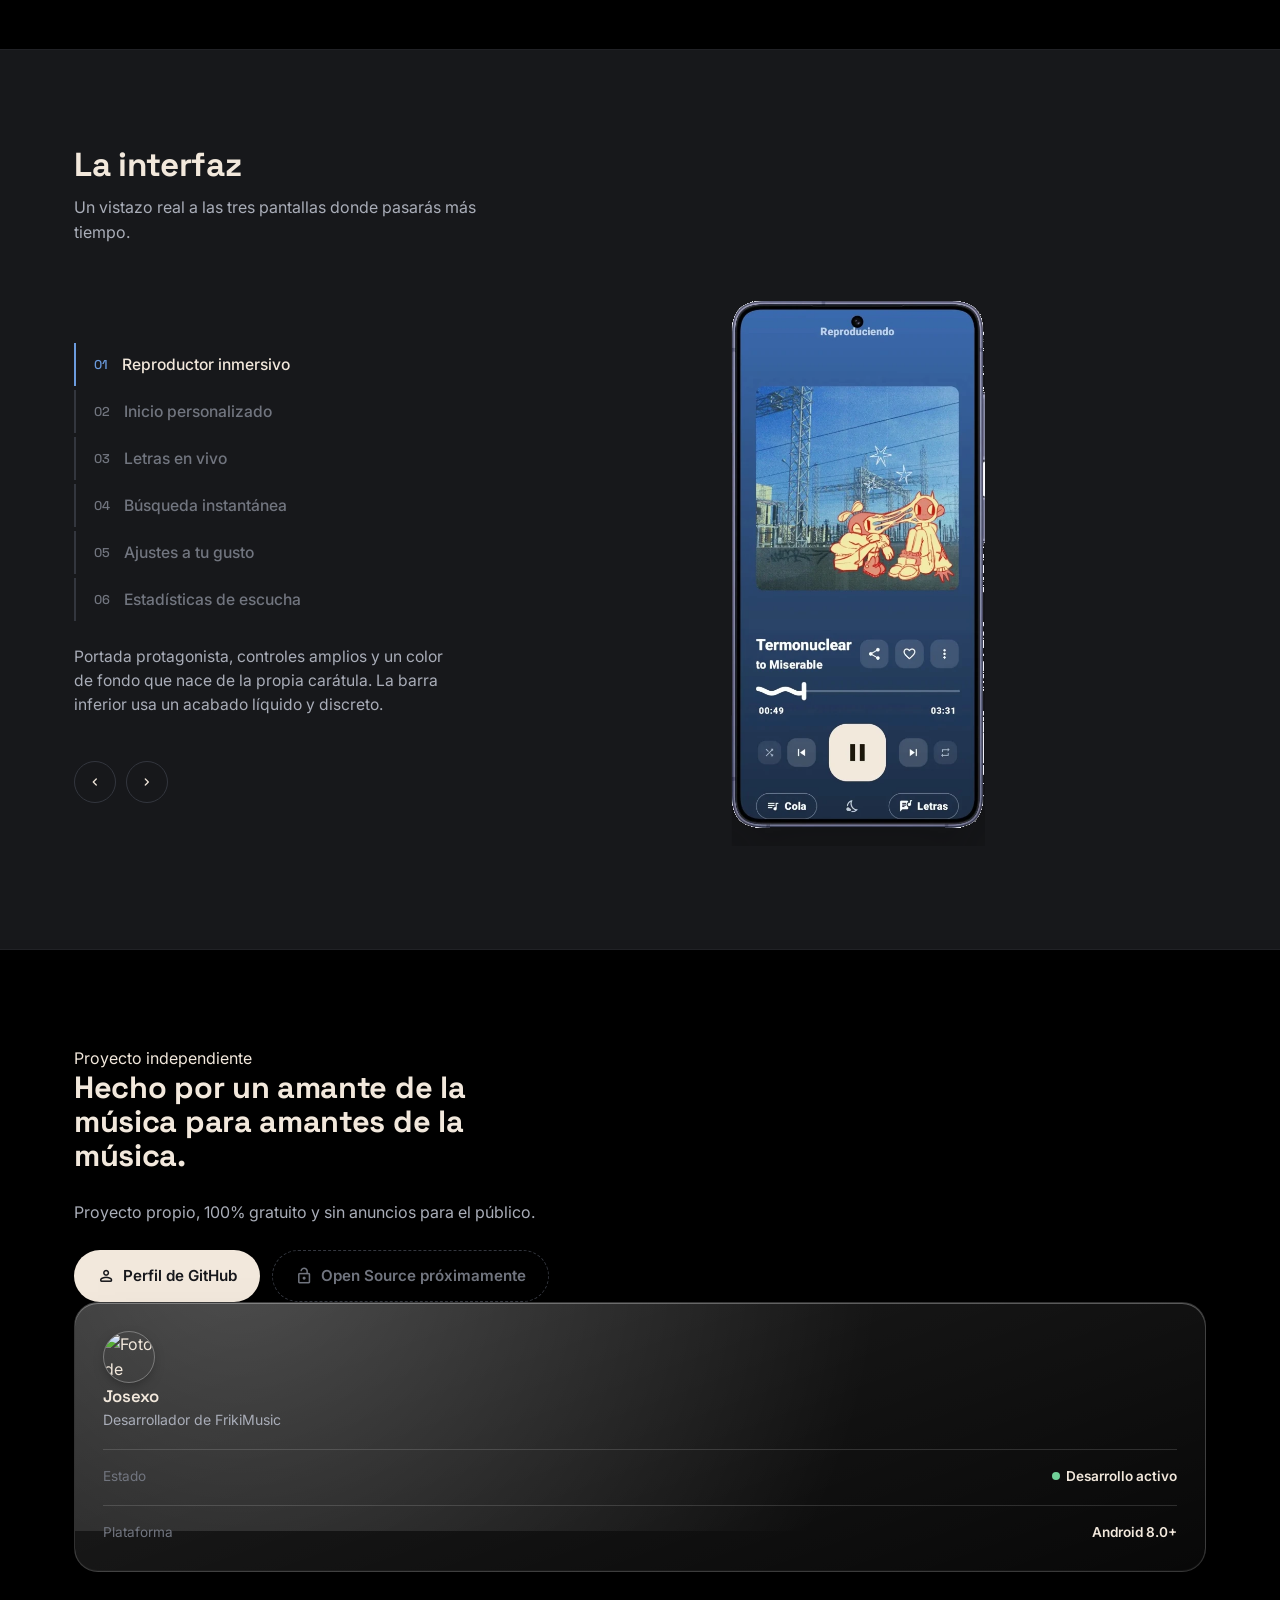
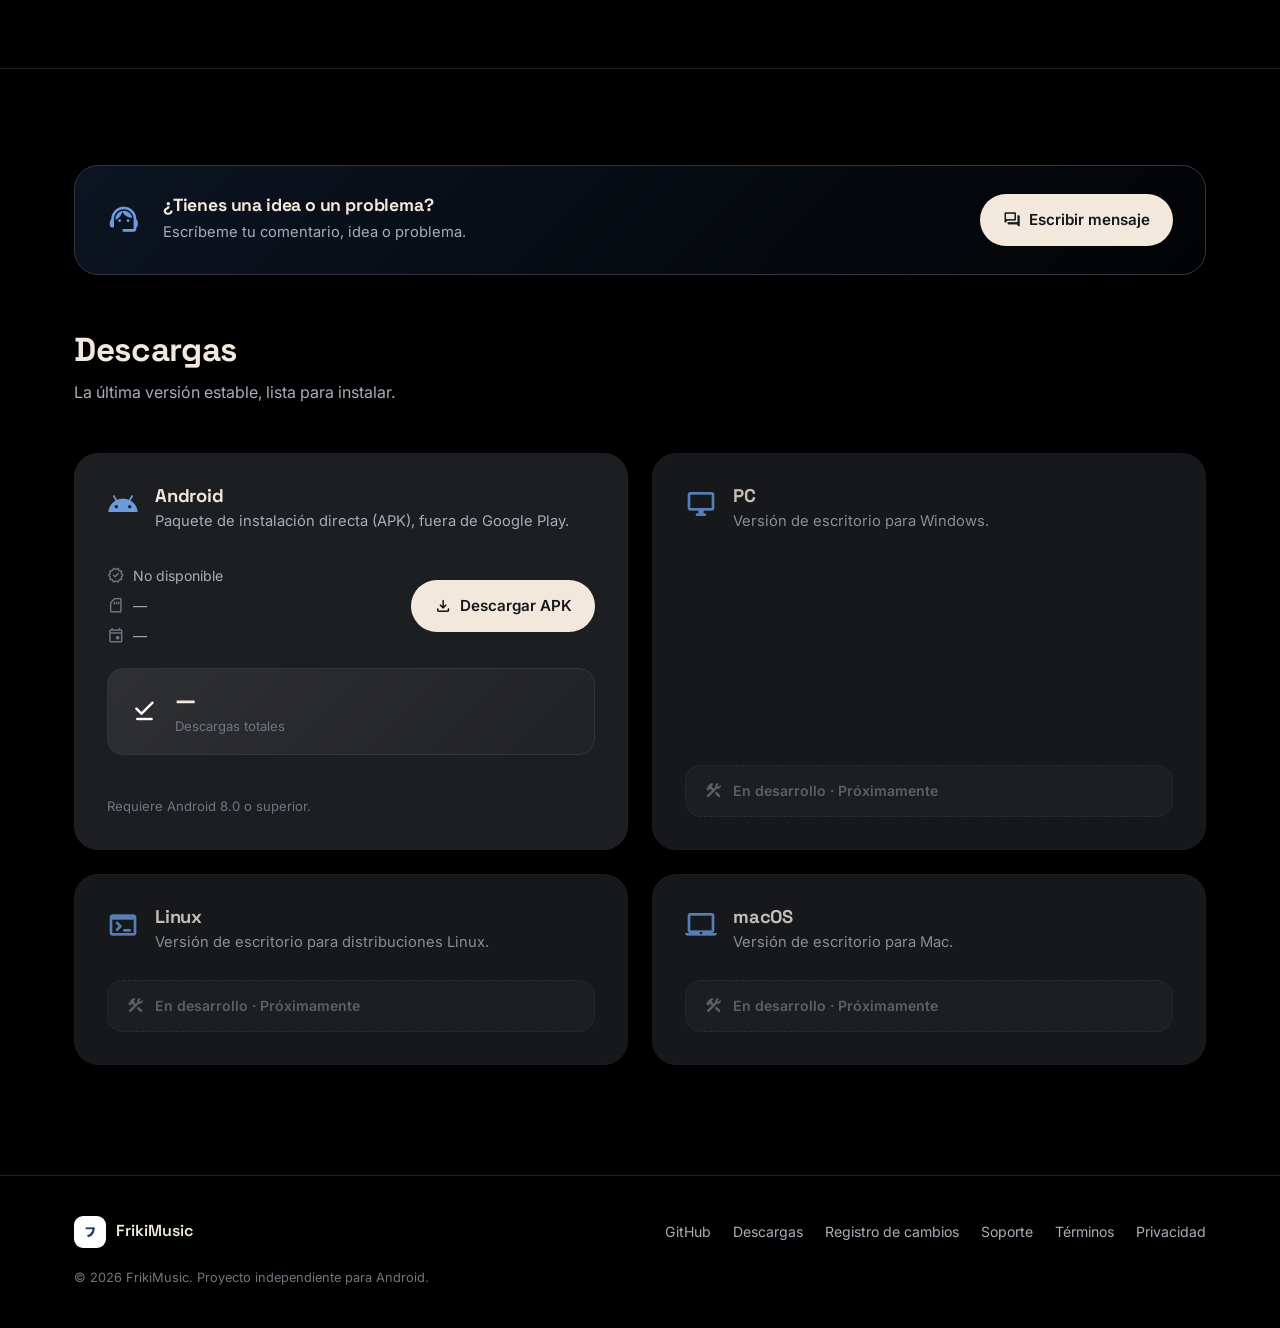
==== commit 8b6f1a8b: "Update index.html" ====
--- a/index.html
+++ b/index.html
@@ -296,31 +296,42 @@
   </section>
 
   <section class="community" id="comunidad">
-    <div class="wrap community-inner">
-      <div class="community-copy">
-        <p class="eyebrow"><span class="material-symbols-rounded" aria-hidden="true">code</span> En desarrollo activo</p>
-        <h2>Proyecto propio, 100% gratuito y sin publicidad para el público.</h2>
-        <div class="community-actions">
-          <span class="badge-soon">
-            <span class="material-symbols-rounded" aria-hidden="true">code</span>
-            Open Source próximamente
-          </span>
-          <a class="btn btn-ghost" href="https://github.com/jv8784815-ctrl" target="_blank" rel="noopener">
-            <span class="material-symbols-rounded" aria-hidden="true">person</span>
-            Perfil de GitHub
-          </a>
-        </div>
-      </div>
-
-      <div class="dev-card">
-        <img class="dev-avatar" src="https://github.com/jv8784815-ctrl.png?size=200" alt="Foto de perfil de Josexo en GitHub" width="52" height="52" loading="lazy">
-        <div class="dev-info">
-          <p class="dev-name">Josexo</p>
-          <p class="dev-role">Desarrollador de FrikiMusic</p>
-        </div>
-        <div class="dev-stat">
-          <span class="dev-stat-label">Estado</span>
-          <span class="dev-stat-value"><span class="status-dot" aria-hidden="true"></span> Desarrollo activo</span>
+    <div class="wrap">
+      <div class="community-panel">
+        <div class="community-copy">
+          <span class="community-tag">Proyecto independiente</span>
+          <h2>Hecho por un amante de la música para amantes de la música.</h2>
+          <p>Proyecto propio, 100% gratuito y sin anuncios para el público.</p>
+          <div class="community-actions">
+            <a class="btn btn-primary" href="https://github.com/jv8784815-ctrl" target="_blank" rel="noopener">
+              <span class="material-symbols-rounded" aria-hidden="true">person</span>
+              Perfil de GitHub
+            </a>
+            <span class="badge-soon">
+              <span class="material-symbols-rounded" aria-hidden="true">lock_open</span>
+              Open Source próximamente
+            </span>
+          </div>
+        </div>
+
+        <div class="dev-card">
+          <div class="dev-head">
+            <img class="dev-avatar" src="https://github.com/jv8784815-ctrl.png?size=200" alt="Foto de perfil de Josexo en GitHub" width="52" height="52" loading="lazy">
+            <div class="dev-info">
+              <p class="dev-name">Josexo</p>
+              <p class="dev-role">Desarrollador de FrikiMusic</p>
+            </div>
+          </div>
+
+          <div class="dev-stat">
+            <span class="dev-stat-label">Estado</span>
+            <span class="dev-stat-value"><span class="status-dot" aria-hidden="true"></span> Desarrollo activo</span>
+          </div>
+
+          <div class="dev-stat">
+            <span class="dev-stat-label">Plataforma</span>
+            <span class="dev-stat-value">Android 8.0+</span>
+          </div>
         </div>
       </div>
     </div>
--- a/css/styles.css
+++ b/css/styles.css
@@ -273,20 +273,56 @@
   align-items: center;
   justify-content: center;
   overflow: hidden;
+  transition: background 0.2s ease, border-color 0.2s ease, transform 0.2s ease;
+}
+
+.nav-toggle .material-symbols-rounded {
+  display: inline-block;
+  transition: transform 0.25s ease;
+}
+
+.nav-toggle[aria-expanded="true"] {
+  background: rgba(255, 255, 255, 0.08);
+  border-color: var(--text-secondary);
+}
+
+.nav-toggle[aria-expanded="true"] .material-symbols-rounded {
+  transform: rotate(90deg);
 }
 
 .mobile-nav {
-  display: none;
+  display: flex;
   flex-direction: column;
-  padding: 8px 24px 20px;
-  background: rgba(0, 0, 0, 0.97);
+  position: absolute;
+  top: 100%;
+  left: 0;
+  right: 0;
+  padding: 10px 24px 22px;
+  margin: 0;
+  background: rgba(10, 10, 14, 0.98);
+  backdrop-filter: blur(16px);
+  -webkit-backdrop-filter: blur(16px);
   border-bottom: 1px solid var(--outline-soft);
+  border-radius: 0 0 18px 18px;
+  box-shadow: 0 20px 40px rgba(0, 0, 0, 0.45);
+  z-index: 99;
+  opacity: 0;
+  visibility: hidden;
+  transform: translateY(-10px);
+  transition: opacity 0.22s ease, transform 0.22s ease, visibility 0.22s;
 }
 
 .mobile-nav a {
-  padding: 12px 0;
+  padding: 12px 4px;
   border-bottom: 1px solid var(--outline-soft);
   color: var(--text-secondary);
+  opacity: 0;
+  transform: translateY(-6px);
+  transition: opacity 0.2s ease, transform 0.2s ease, color 0.2s ease;
+}
+
+.mobile-nav a:hover {
+  color: var(--text-primary);
 }
 
 .mobile-nav a:last-child {
@@ -294,8 +330,22 @@
 }
 
 .mobile-nav.is-open {
-  display: flex;
-}
+  opacity: 1;
+  visibility: visible;
+  transform: translateY(0);
+}
+
+.mobile-nav.is-open a {
+  opacity: 1;
+  transform: translateY(0);
+}
+
+.mobile-nav.is-open a:nth-child(1) { transition-delay: 0.03s; }
+.mobile-nav.is-open a:nth-child(2) { transition-delay: 0.06s; }
+.mobile-nav.is-open a:nth-child(3) { transition-delay: 0.09s; }
+.mobile-nav.is-open a:nth-child(4) { transition-delay: 0.12s; }
+.mobile-nav.is-open a:nth-child(5) { transition-delay: 0.15s; }
+.mobile-nav.is-open a:nth-child(6) { transition-delay: 0.18s; }
 
 .hero {
   position: relative;
@@ -910,17 +960,17 @@
 
   .hero-visual {
     min-height: 0;
-    order: -1;
   }
 
   .hero-visual-desktop {
+    display: block;
+    width: 100%;
+    max-width: 380px;
+    margin: 24px auto 0;
+  }
+
+  .hero-visual-mobile {
     display: none;
-  }
-
-  .hero-visual-mobile {
-    display: block;
-    width: 62%;
-    margin: 0 auto 8px;
   }
 
   .feature-grid {
@@ -980,8 +1030,8 @@
     grid-template-columns: 1fr;
   }
 
-  .hero-visual-mobile {
-    width: 78%;
+  .hero-visual-desktop {
+    max-width: 300px;
   }
 
   .download-row {
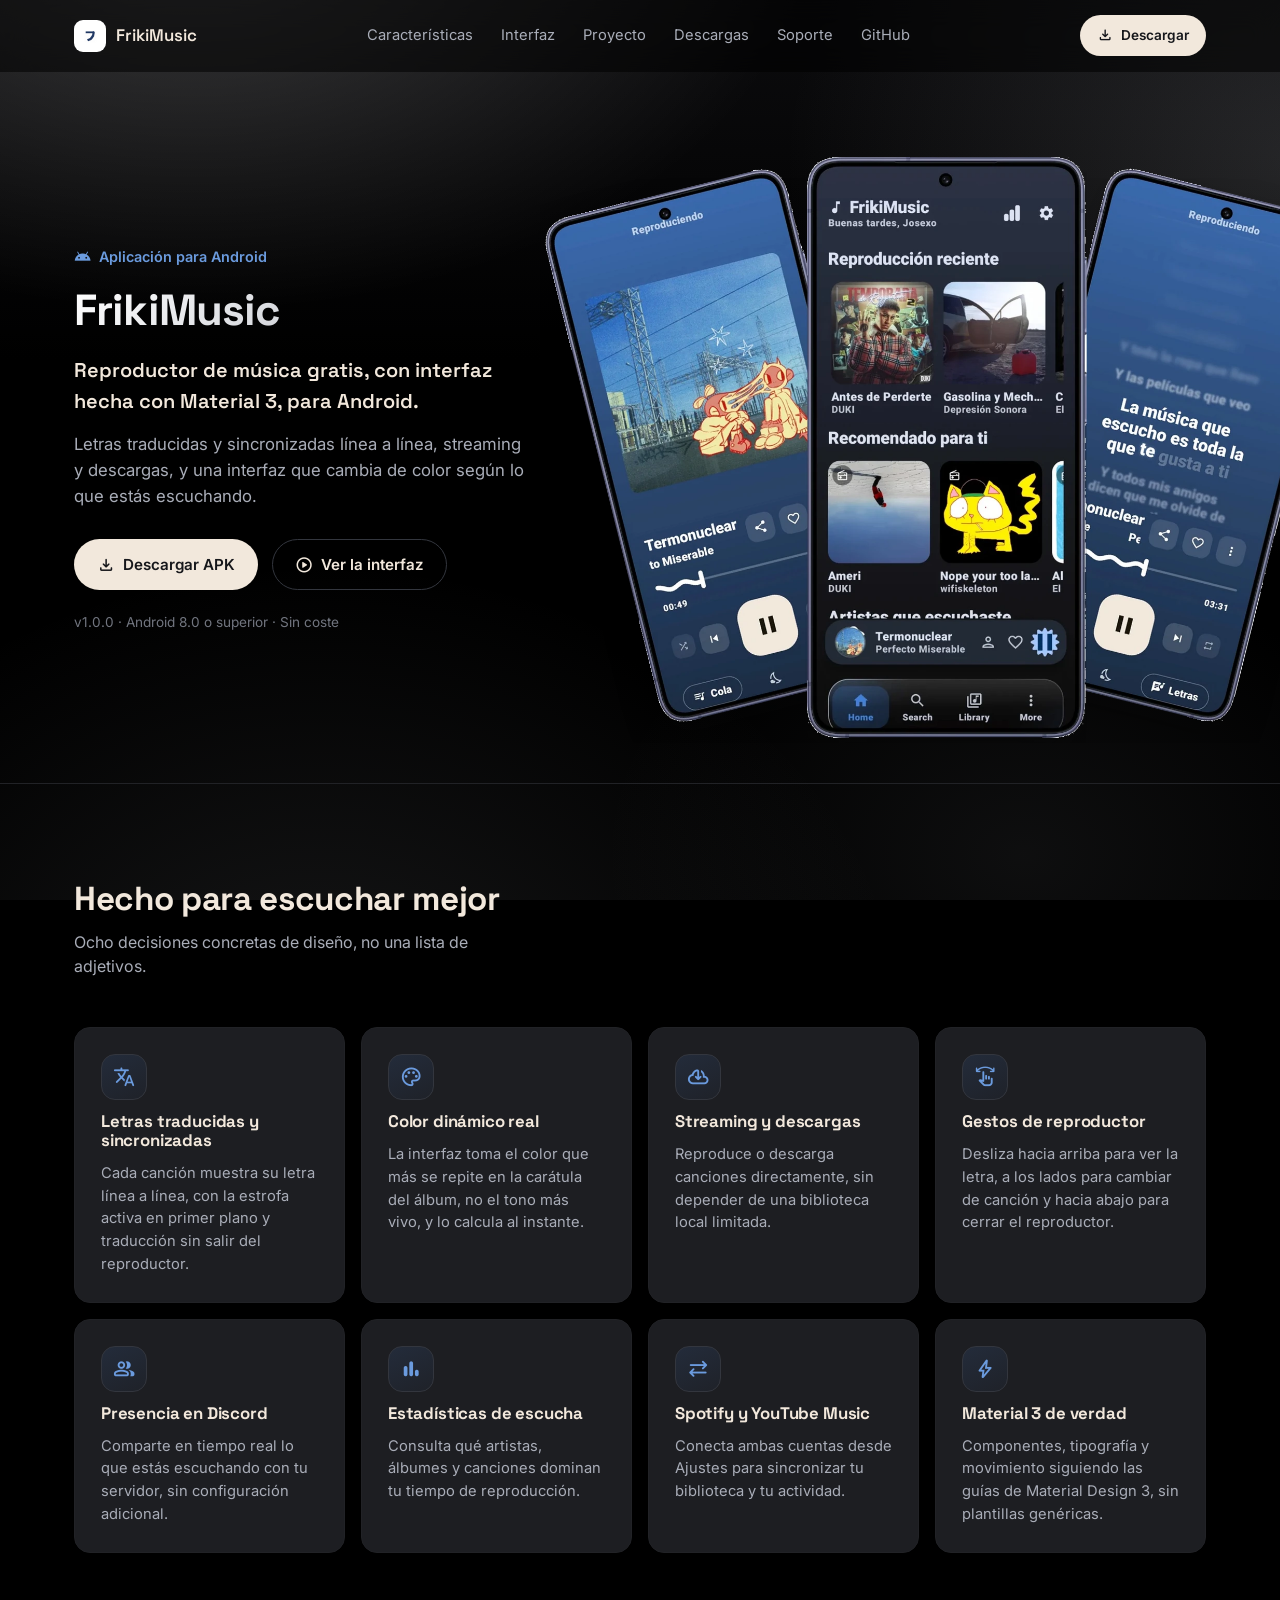
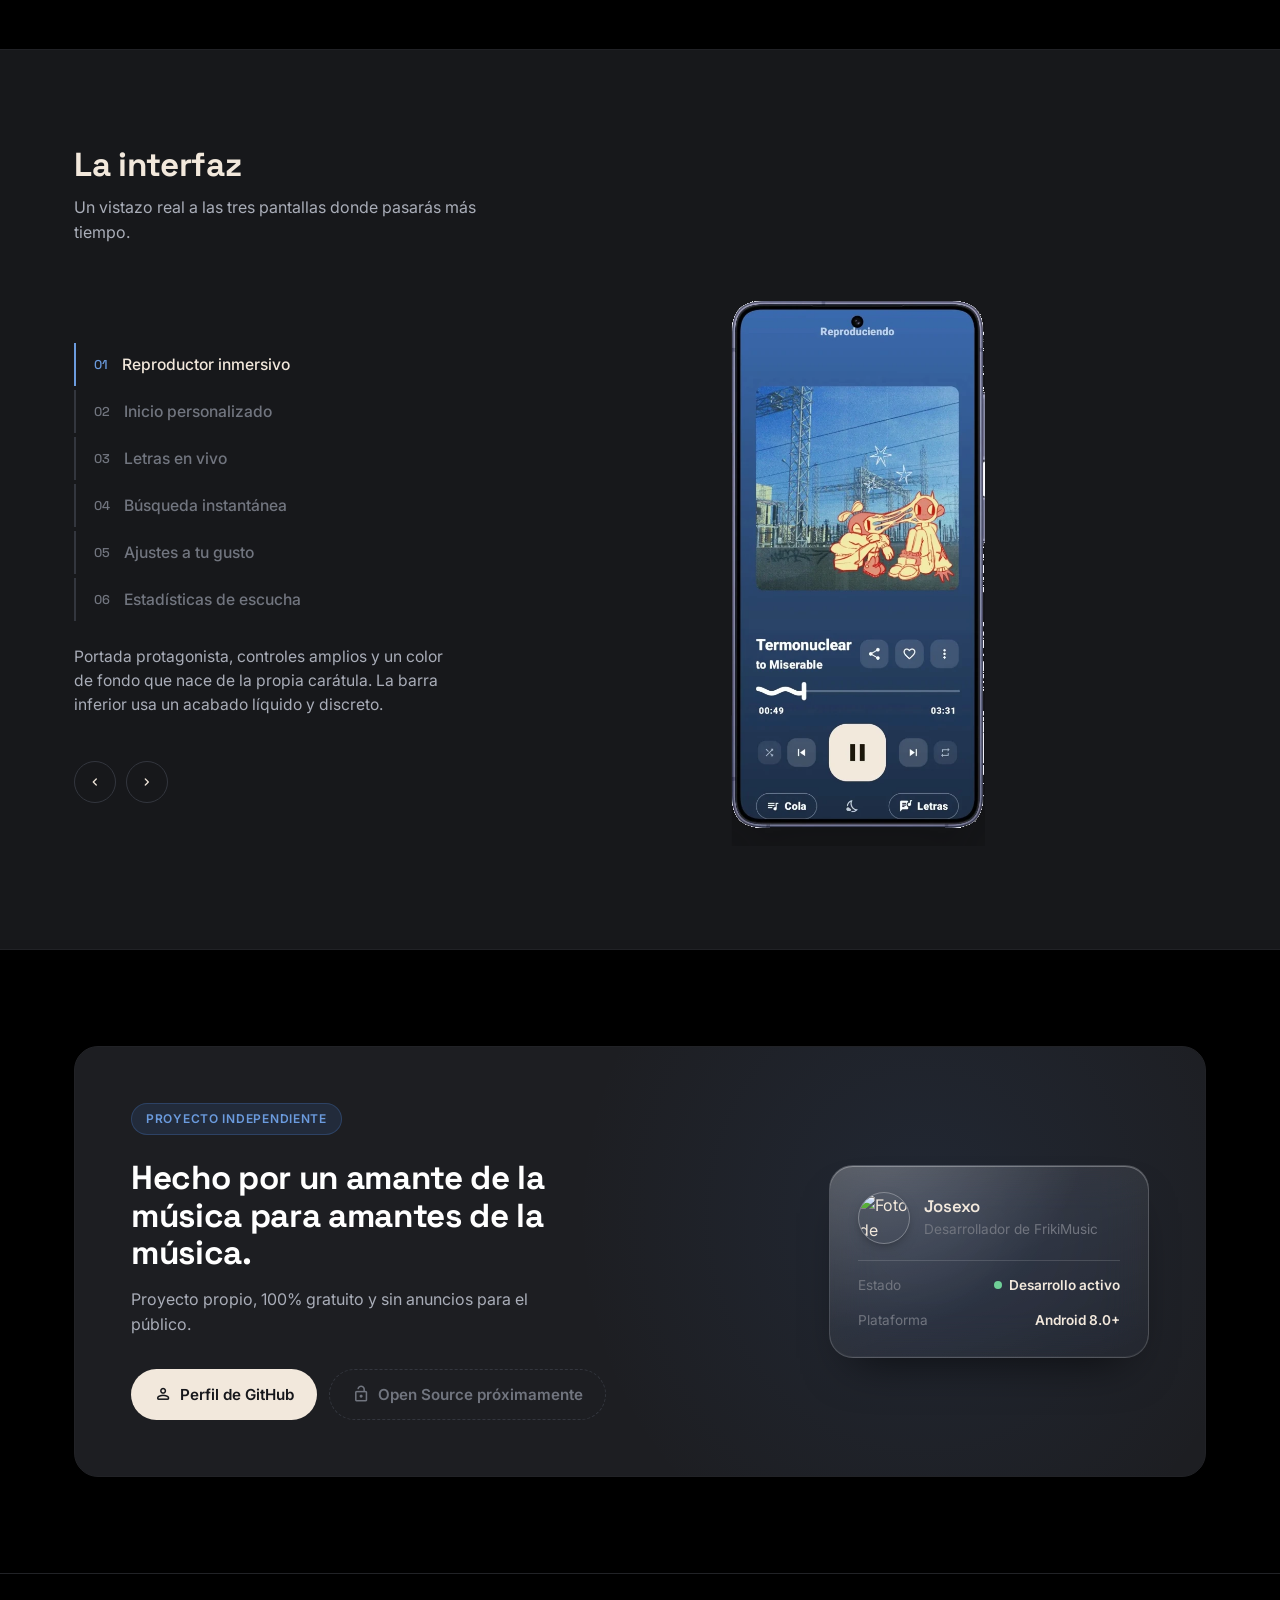
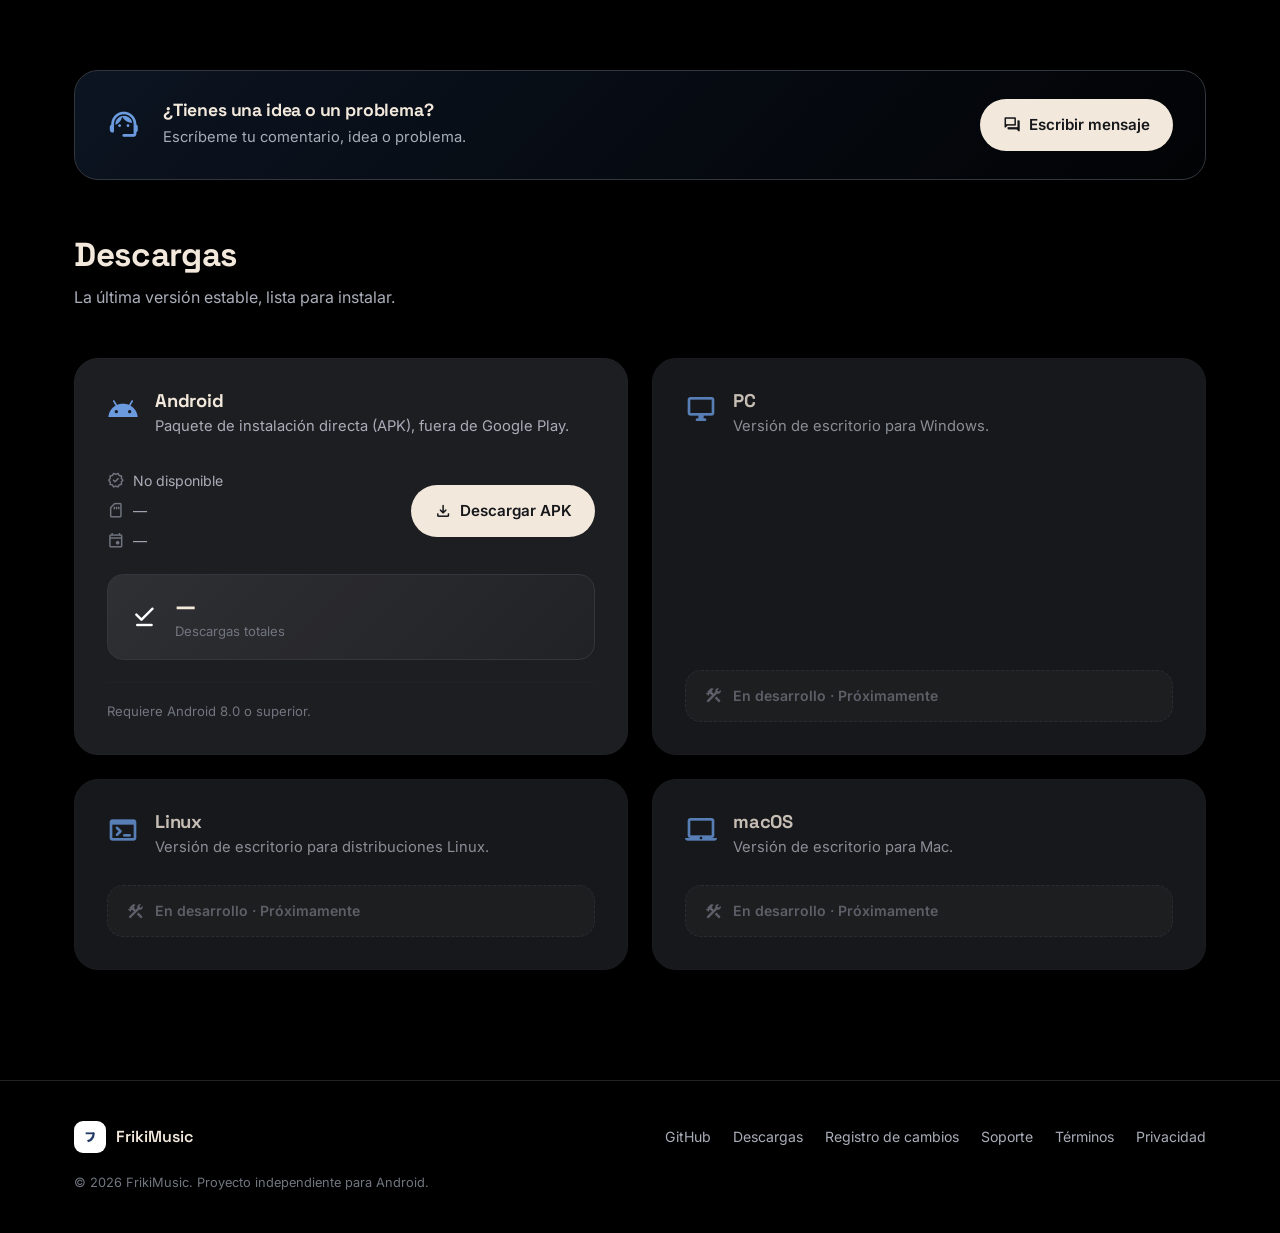
==== commit 943ea986: "Update index.html" ====
--- a/index.html
+++ b/index.html
@@ -144,9 +144,11 @@
         <picture>
           <img class="hero-visual-desktop" src="assets/img/hero-mockup.webp" alt="" loading="eager" width="1648" height="1170">
         </picture>
-        <picture>
-          <img class="hero-visual-mobile" src="assets/img/hero-mockup-mobile.webp" alt="" loading="eager" width="713" height="1479">
-        </picture>
+        <div class="hero-visual-mobile">
+          <img class="hero-phone" src="assets/img/screen-home.webp" alt="" loading="eager" width="522" height="1087">
+          <img class="hero-phone hero-phone--center" src="assets/img/hero-mockup-mobile.webp" alt="" loading="eager" width="713" height="1479">
+          <img class="hero-phone" src="assets/img/screen-player.webp" alt="" loading="eager" width="522" height="1087">
+        </div>
       </div>
     </div>
   </section>
@@ -322,12 +324,10 @@
               <p class="dev-role">Desarrollador de FrikiMusic</p>
             </div>
           </div>
-
           <div class="dev-stat">
             <span class="dev-stat-label">Estado</span>
             <span class="dev-stat-value"><span class="status-dot" aria-hidden="true"></span> Desarrollo activo</span>
           </div>
-
           <div class="dev-stat">
             <span class="dev-stat-label">Plataforma</span>
             <span class="dev-stat-value">Android 8.0+</span>
--- a/css/styles.css
+++ b/css/styles.css
@@ -273,56 +273,20 @@
   align-items: center;
   justify-content: center;
   overflow: hidden;
-  transition: background 0.2s ease, border-color 0.2s ease, transform 0.2s ease;
-}
-
-.nav-toggle .material-symbols-rounded {
-  display: inline-block;
-  transition: transform 0.25s ease;
-}
-
-.nav-toggle[aria-expanded="true"] {
-  background: rgba(255, 255, 255, 0.08);
-  border-color: var(--text-secondary);
-}
-
-.nav-toggle[aria-expanded="true"] .material-symbols-rounded {
-  transform: rotate(90deg);
 }
 
 .mobile-nav {
-  display: flex;
+  display: none;
   flex-direction: column;
-  position: absolute;
-  top: 100%;
-  left: 0;
-  right: 0;
-  padding: 10px 24px 22px;
-  margin: 0;
-  background: rgba(10, 10, 14, 0.98);
-  backdrop-filter: blur(16px);
-  -webkit-backdrop-filter: blur(16px);
+  padding: 8px 24px 20px;
+  background: rgba(0, 0, 0, 0.97);
   border-bottom: 1px solid var(--outline-soft);
-  border-radius: 0 0 18px 18px;
-  box-shadow: 0 20px 40px rgba(0, 0, 0, 0.45);
-  z-index: 99;
-  opacity: 0;
-  visibility: hidden;
-  transform: translateY(-10px);
-  transition: opacity 0.22s ease, transform 0.22s ease, visibility 0.22s;
 }
 
 .mobile-nav a {
-  padding: 12px 4px;
+  padding: 12px 0;
   border-bottom: 1px solid var(--outline-soft);
   color: var(--text-secondary);
-  opacity: 0;
-  transform: translateY(-6px);
-  transition: opacity 0.2s ease, transform 0.2s ease, color 0.2s ease;
-}
-
-.mobile-nav a:hover {
-  color: var(--text-primary);
 }
 
 .mobile-nav a:last-child {
@@ -330,22 +294,8 @@
 }
 
 .mobile-nav.is-open {
-  opacity: 1;
-  visibility: visible;
-  transform: translateY(0);
-}
-
-.mobile-nav.is-open a {
-  opacity: 1;
-  transform: translateY(0);
-}
-
-.mobile-nav.is-open a:nth-child(1) { transition-delay: 0.03s; }
-.mobile-nav.is-open a:nth-child(2) { transition-delay: 0.06s; }
-.mobile-nav.is-open a:nth-child(3) { transition-delay: 0.09s; }
-.mobile-nav.is-open a:nth-child(4) { transition-delay: 0.12s; }
-.mobile-nav.is-open a:nth-child(5) { transition-delay: 0.15s; }
-.mobile-nav.is-open a:nth-child(6) { transition-delay: 0.18s; }
+  display: flex;
+}
 
 .hero {
   position: relative;
@@ -599,22 +549,62 @@
   border-top: 1px solid var(--outline-soft);
 }
 
-.community-inner {
+.community-panel {
+  position: relative;
   display: grid;
-  grid-template-columns: 1.3fr 1fr;
-  gap: 40px;
-  align-items: center;
+  grid-template-columns: 1fr minmax(260px, 320px);
+  gap: 52px;
+  align-items: center;
+  background: var(--surface-container);
+  border: 1px solid var(--outline-soft);
+  border-radius: var(--radius-lg);
+  padding: 56px;
+  overflow: hidden;
+}
+
+.community-panel::before {
+  content: "";
+  position: absolute;
+  top: -60%;
+  right: -10%;
+  width: 70%;
+  height: 200%;
+  background: radial-gradient(ellipse at center, rgba(74, 127, 209, 0.10), transparent 62%);
+  pointer-events: none;
+}
+
+.community-panel > * {
+  position: relative;
+  z-index: 1;
+}
+
+.community-tag {
+  display: inline-flex;
+  align-items: center;
+  border-radius: 999px;
+  padding: 6px 14px;
+  background: var(--accent-soft);
+  border: 1px solid rgba(74, 127, 209, 0.28);
+  color: var(--accent-strong);
+  font-size: 0.75rem;
+  font-weight: 600;
+  letter-spacing: 0.06em;
+  text-transform: uppercase;
+  margin-bottom: 24px;
 }
 
 .community-copy h2 {
-  font-size: clamp(1.6rem, 2.4vw, 2rem);
-  margin-bottom: 26px;
-  max-width: 20ch;
+  font-size: clamp(1.7rem, 2.6vw, 2.2rem);
+  color: var(--cream-strong);
+  max-width: 22ch;
+  margin-bottom: 16px;
 }
 
 .community-copy p {
-  max-width: 52ch;
-  margin-bottom: 26px;
+  max-width: 46ch;
+  font-size: 1rem;
+  color: var(--text-secondary);
+  margin-bottom: 32px;
 }
 
 .community-actions {
@@ -643,10 +633,10 @@
   -webkit-backdrop-filter: blur(22px) saturate(160%);
   border: 1px solid rgba(255, 255, 255, 0.16);
   border-radius: var(--radius-lg);
-  padding: 28px;
+  padding: 26px 28px;
   display: flex;
   flex-direction: column;
-  gap: 18px;
+  gap: 14px;
   overflow: hidden;
   box-shadow:
     inset 0 1px 0 rgba(255, 255, 255, 0.3),
@@ -670,6 +660,14 @@
   z-index: 1;
 }
 
+.dev-head {
+  display: flex;
+  align-items: center;
+  gap: 14px;
+  padding-bottom: 16px;
+  border-bottom: 1px solid rgba(255, 255, 255, 0.14);
+}
+
 .dev-avatar {
   width: 52px;
   height: 52px;
@@ -677,6 +675,7 @@
   object-fit: cover;
   border: 1px solid rgba(255, 255, 255, 0.3);
   box-shadow: 0 4px 14px -6px rgba(0, 0, 0, 0.6);
+  flex-shrink: 0;
 }
 
 .dev-name {
@@ -684,18 +683,19 @@
   color: var(--text-primary);
   font-weight: 600;
   font-size: 1.05rem;
+  line-height: 1.2;
 }
 
 .dev-role {
-  font-size: 0.88rem;
+  font-size: 0.85rem;
+  color: var(--text-muted);
+  margin-top: 3px;
 }
 
 .dev-stat {
   display: flex;
   justify-content: space-between;
   align-items: center;
-  padding-top: 16px;
-  border-top: 1px solid rgba(255, 255, 255, 0.14);
   font-size: 0.85rem;
 }
 
@@ -706,7 +706,7 @@
 .dev-stat-value {
   display: inline-flex;
   align-items: center;
-  gap: 6px;
+  gap: 7px;
   color: var(--text-primary);
   font-weight: 600;
 }
@@ -717,6 +717,21 @@
   border-radius: 50%;
   background: #6fcf97;
   display: inline-block;
+  flex-shrink: 0;
+  box-shadow: 0 0 0 0 rgba(111, 207, 151, 0.55);
+  animation: status-pulse 2.4s ease-out infinite;
+}
+
+@keyframes status-pulse {
+  0% {
+    box-shadow: 0 0 0 0 rgba(111, 207, 151, 0.5);
+  }
+  70% {
+    box-shadow: 0 0 0 7px rgba(111, 207, 151, 0);
+  }
+  100% {
+    box-shadow: 0 0 0 0 rgba(111, 207, 151, 0);
+  }
 }
 
 .downloads {
@@ -960,17 +975,17 @@
 
   .hero-visual {
     min-height: 0;
+    order: -1;
   }
 
   .hero-visual-desktop {
+    display: none;
+  }
+
+  .hero-visual-mobile {
     display: block;
-    width: 100%;
-    max-width: 380px;
-    margin: 24px auto 0;
-  }
-
-  .hero-visual-mobile {
-    display: none;
+    width: 62%;
+    margin: 0 auto 8px;
   }
 
   .feature-grid {
@@ -991,8 +1006,10 @@
     max-height: 420px;
   }
 
-  .community-inner {
+  .community-panel {
     grid-template-columns: 1fr;
+    gap: 32px;
+    padding: 40px;
   }
 }
 
@@ -1026,12 +1043,16 @@
     padding: 0 18px;
   }
 
+  .community-panel {
+    padding: 28px 22px;
+  }
+
   .feature-grid {
     grid-template-columns: 1fr;
   }
 
-  .hero-visual-desktop {
-    max-width: 300px;
+  .hero-visual-mobile {
+    width: 78%;
   }
 
   .download-row {
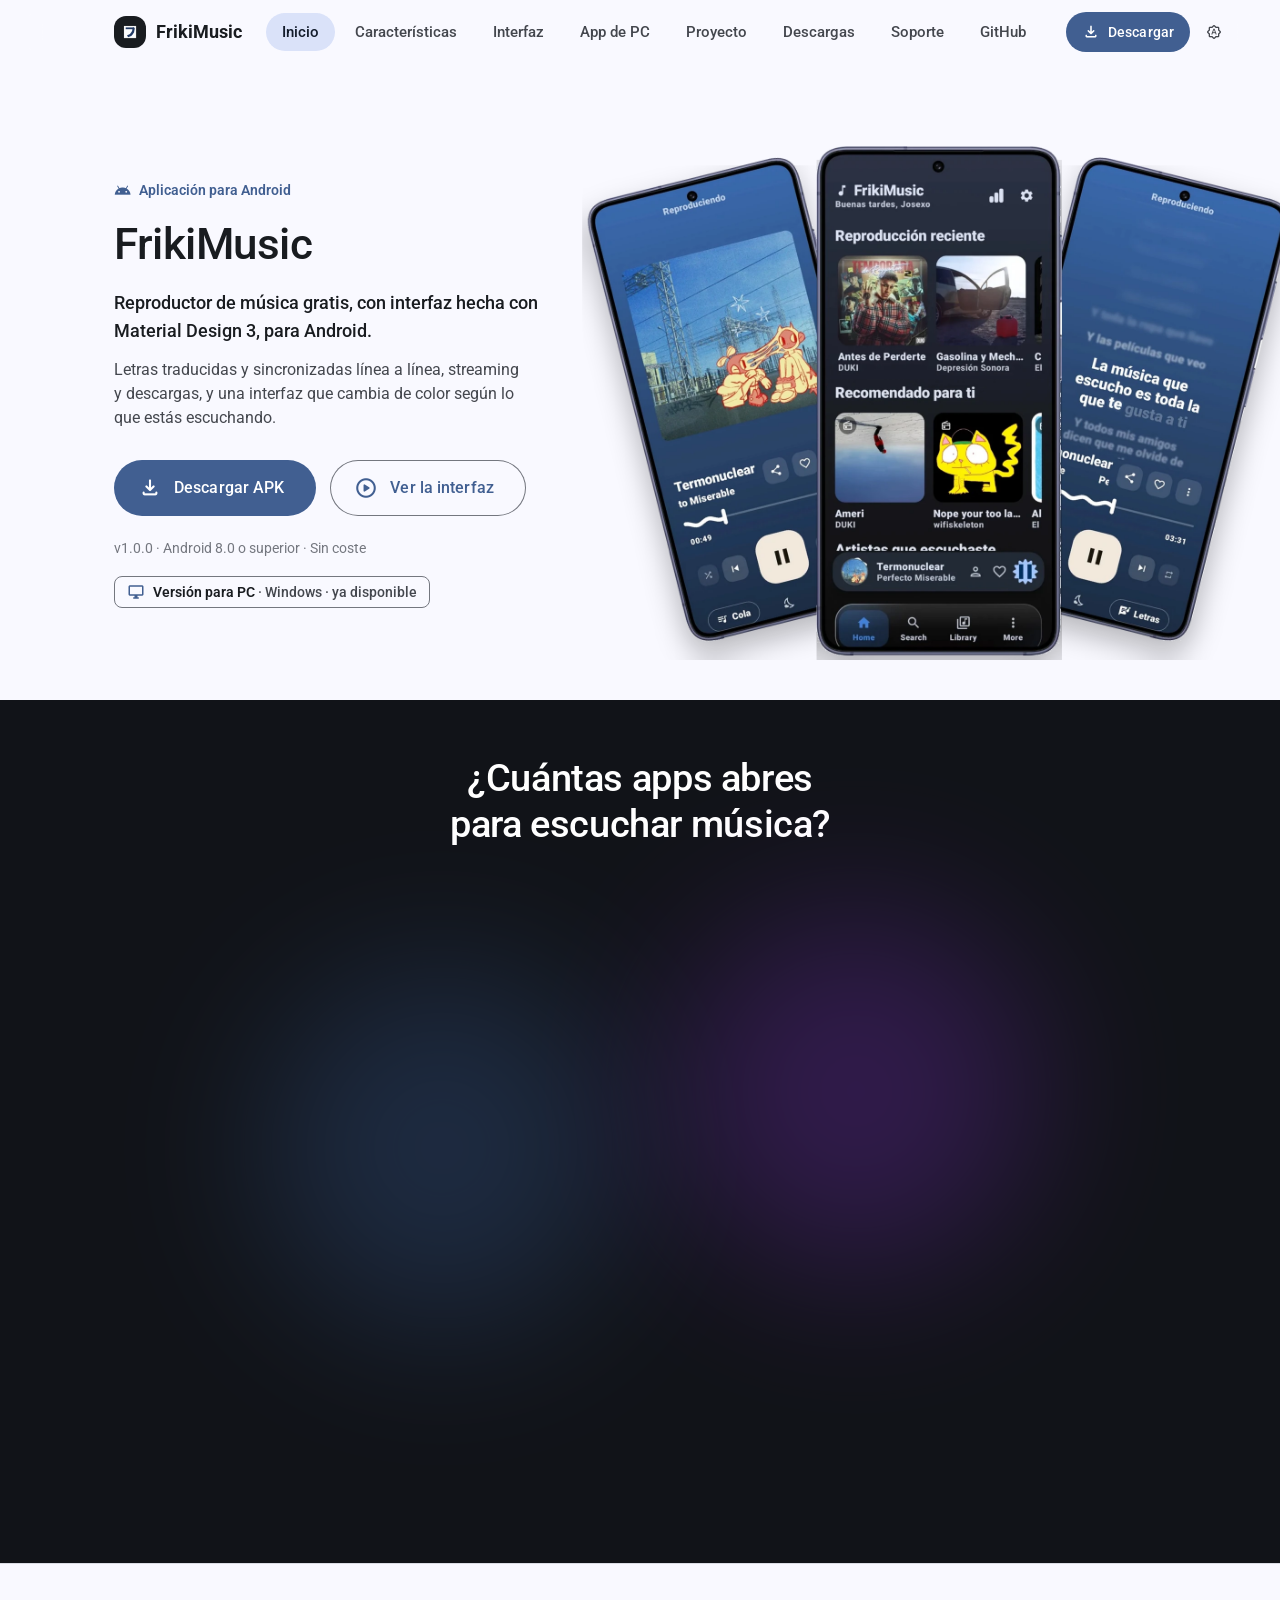
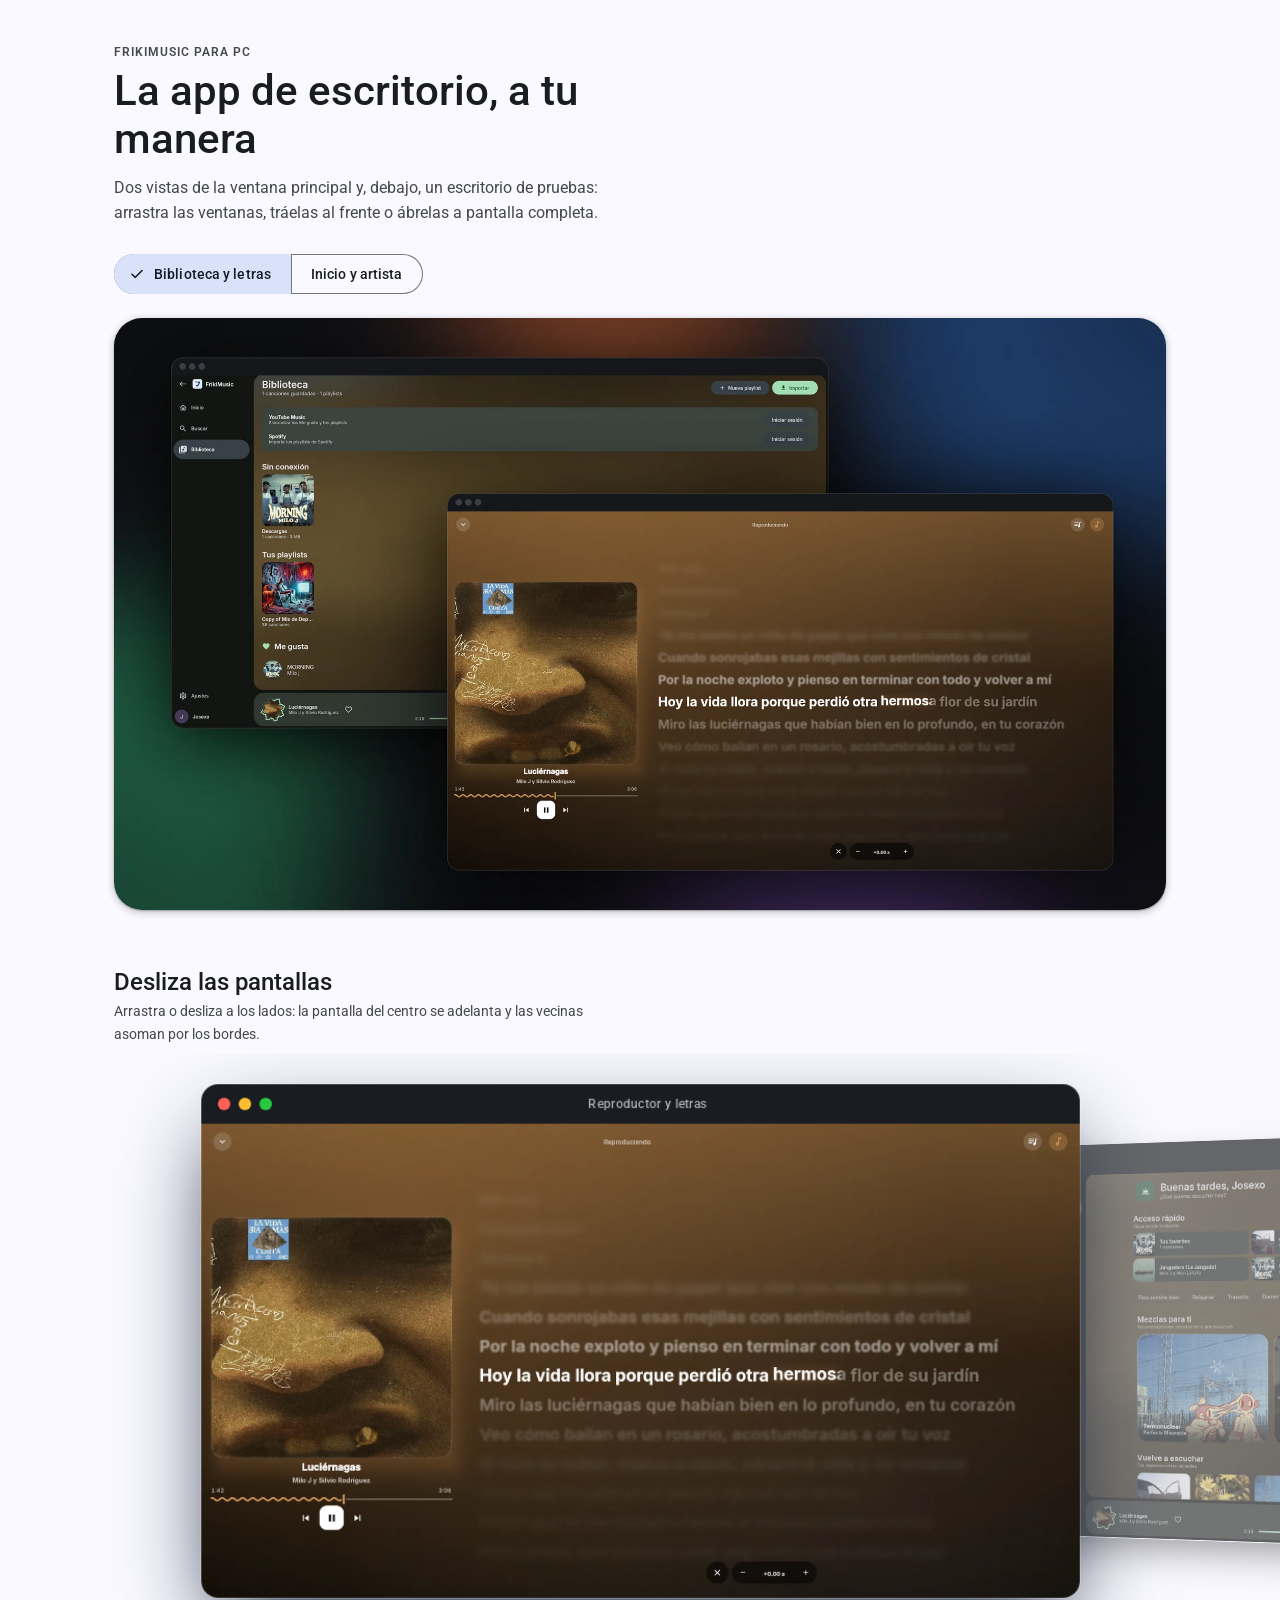
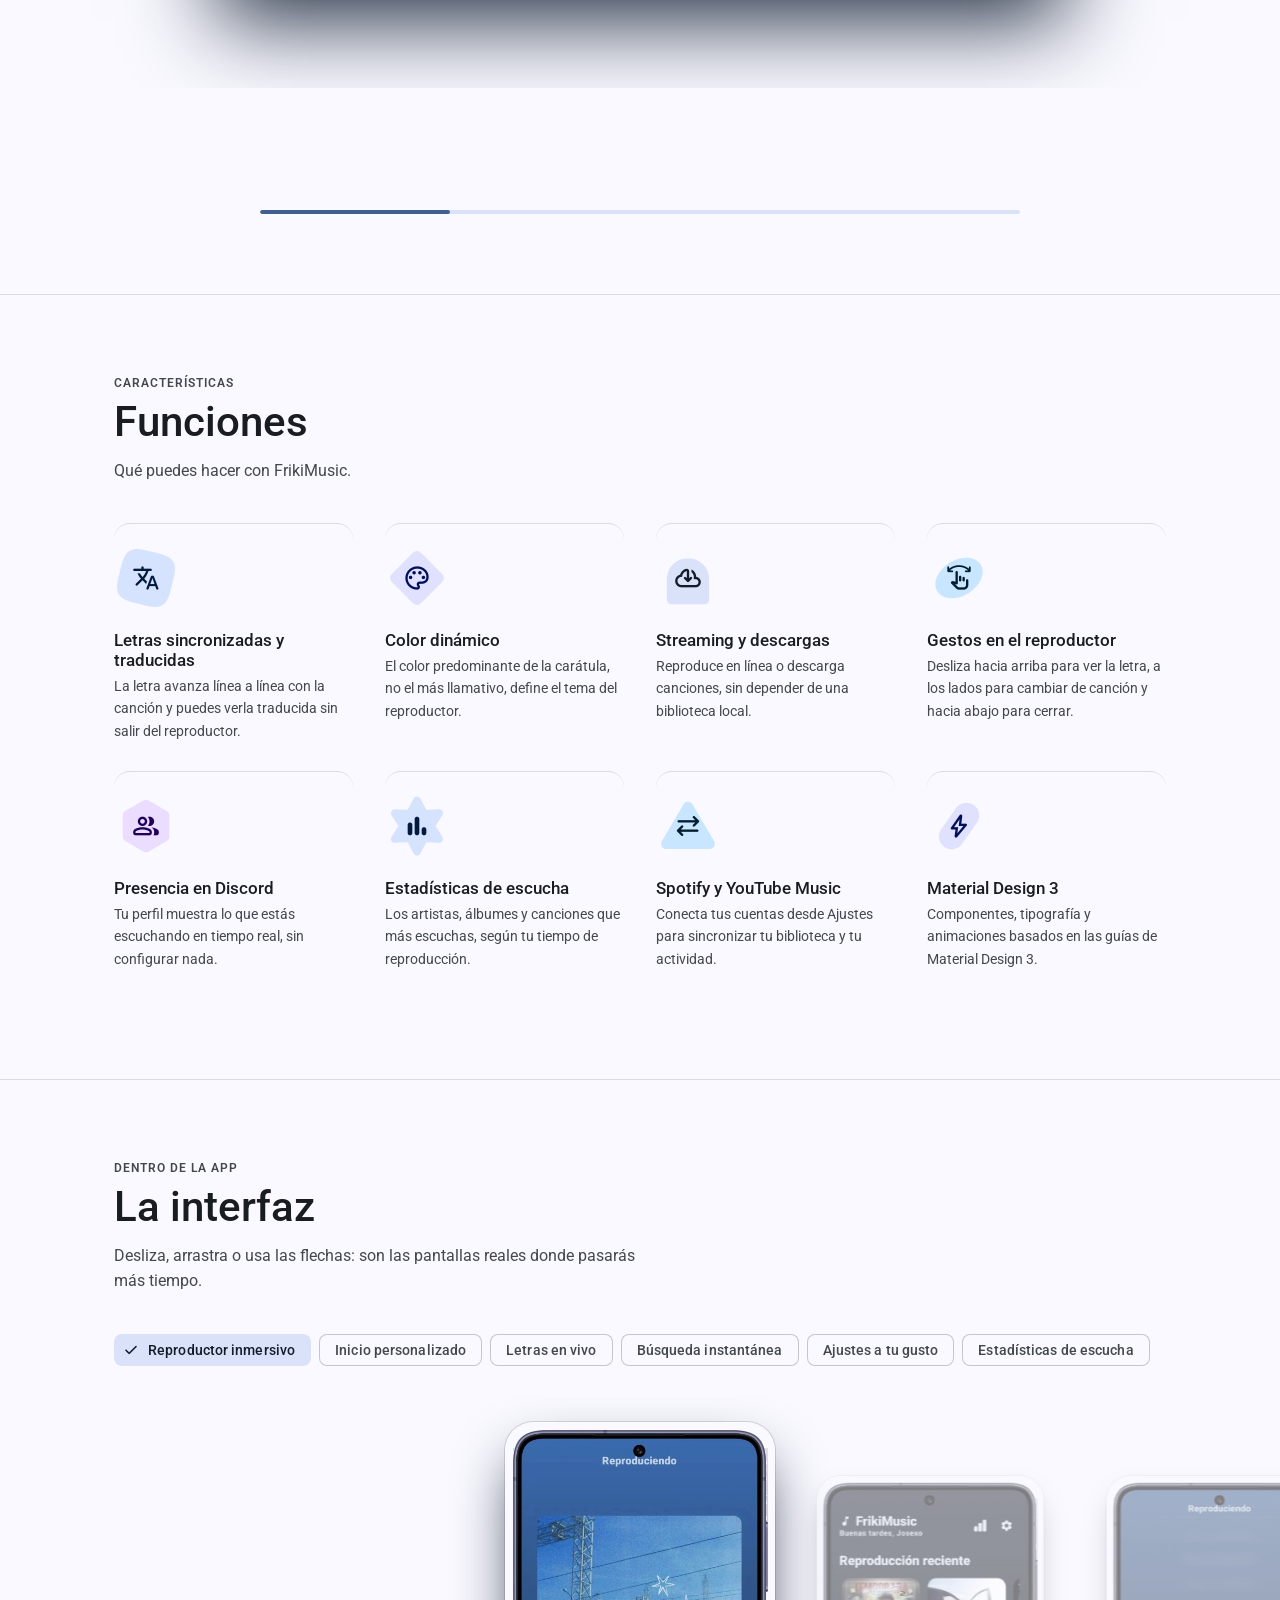
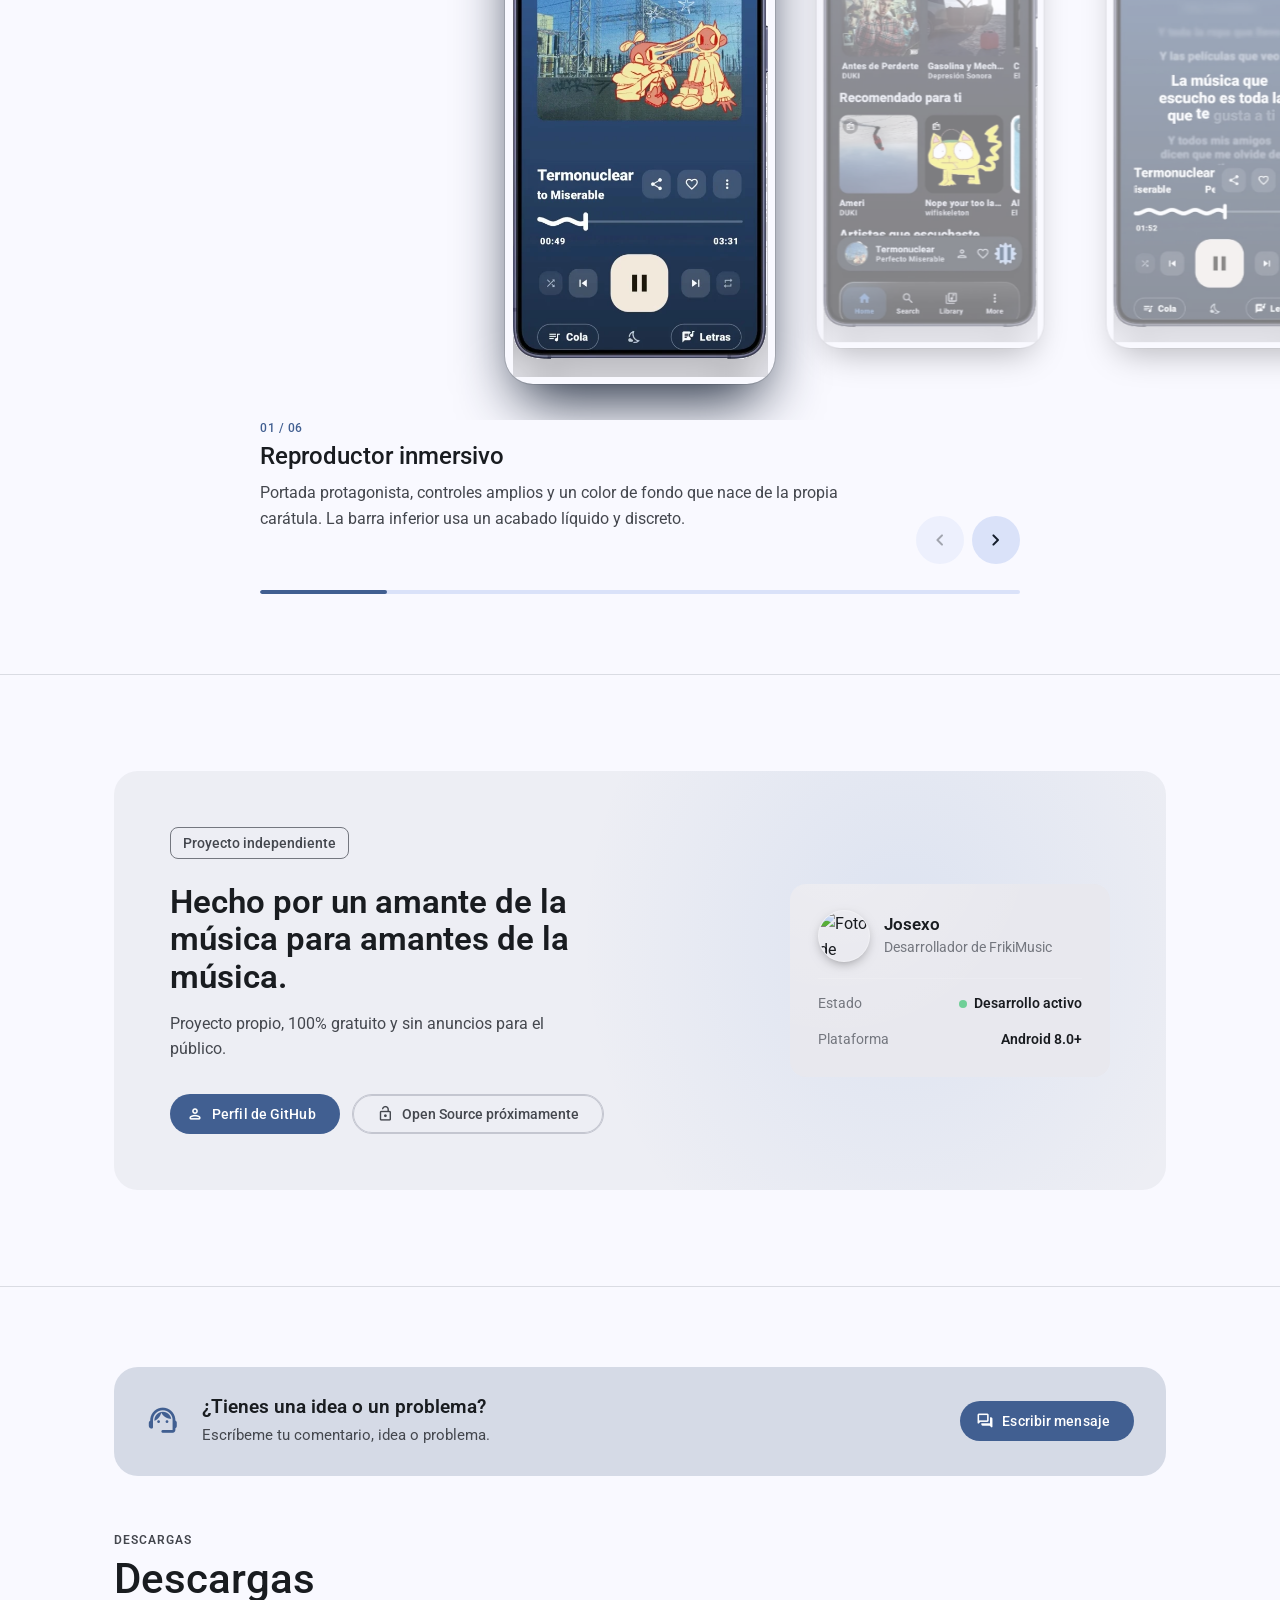
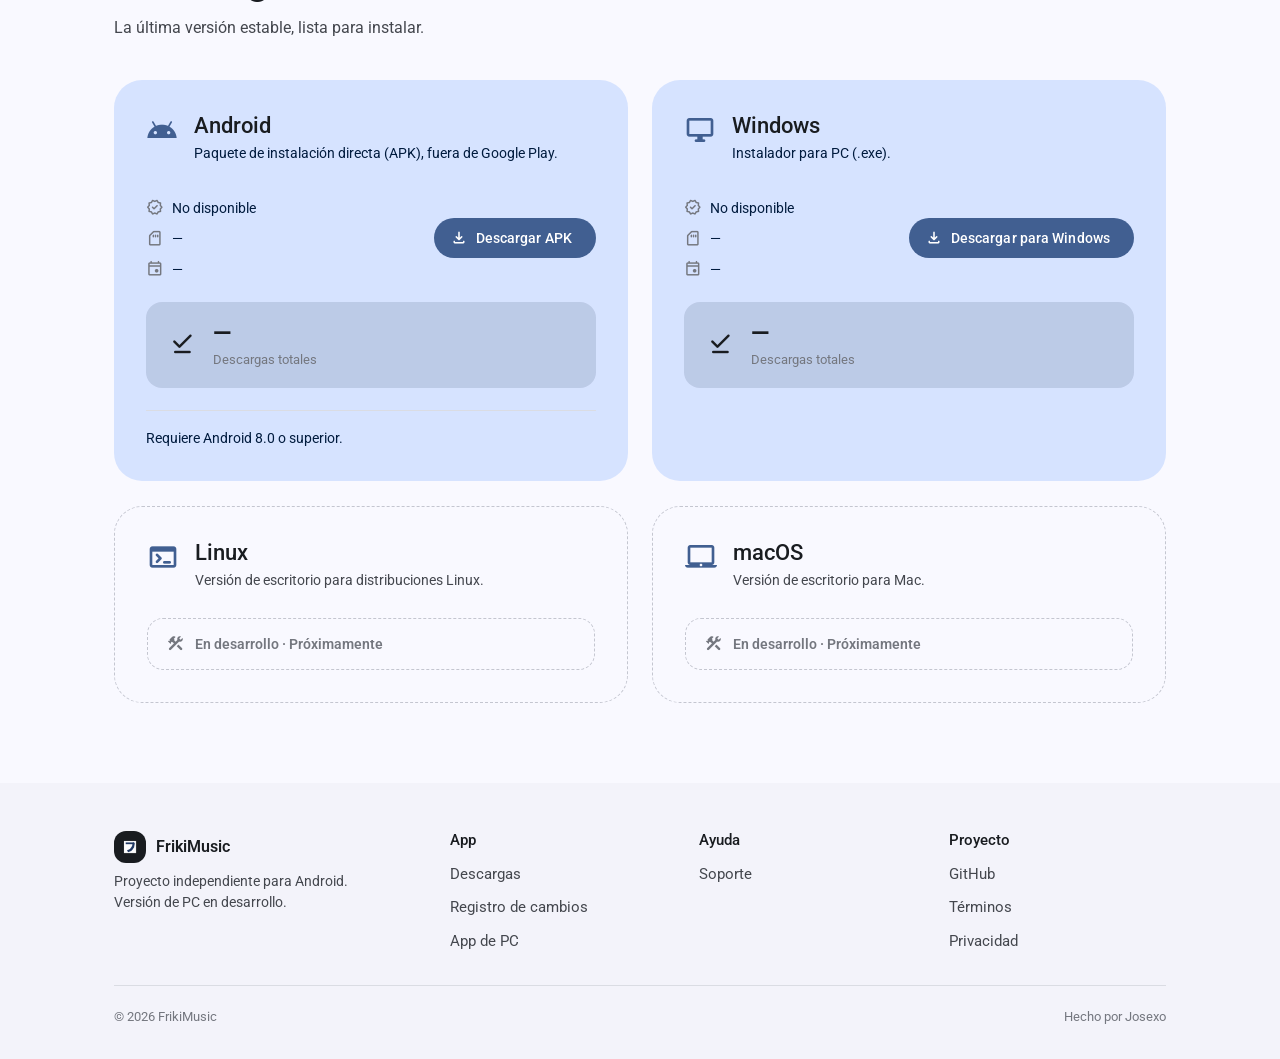
==== commit eed2641c: "Actualización" ====
--- a/index.html
+++ b/index.html
@@ -6,13 +6,13 @@
 <title>FrikiMusic — Tu música, con letra y a tu manera</title>
 <meta name="description" content="FrikiMusic es un reproductor de música para Android con letras traducidas y sincronizadas, streaming y descargas, color dinámico real y gestos naturales. Próximamente también para Windows, Linux y macOS.">
 
-<link rel="canonical" href="https://frikimusic.vercel.app/">
+<link rel="canonical" href="https://frikimusic.org/">
 <meta property="og:type" content="website">
 <meta property="og:site_name" content="FrikiMusic">
 <meta property="og:title" content="FrikiMusic — Tu música, con letra y a tu manera">
 <meta property="og:description" content="Reproductor de música para Android con letras traducidas y sincronizadas, streaming y descargas, color dinámico real y gestos naturales. Próximamente también para Windows, Linux y macOS.">
-<meta property="og:url" content="https://frikimusic.vercel.app/">
-<meta property="og:image" content="https://frikimusic.vercel.app/assets/img/og-image.png">
+<meta property="og:url" content="https://frikimusic.org/">
+<meta property="og:image" content="https://frikimusic.org/assets/img/og-image.png">
 <meta property="og:image:width" content="1200">
 <meta property="og:image:height" content="630">
 <meta property="og:image:alt" content="FrikiMusic, reproductor de música para Android con letras sincronizadas">
@@ -21,13 +21,18 @@
 <meta name="twitter:card" content="summary_large_image">
 <meta name="twitter:title" content="FrikiMusic — Tu música, con letra y a tu manera">
 <meta name="twitter:description" content="Reproductor de música para Android con letras traducidas y sincronizadas, streaming y descargas, color dinámico real. Próximamente también para Windows, Linux y macOS.">
-<meta name="twitter:image" content="https://frikimusic.vercel.app/assets/img/og-image.png">
+<meta name="twitter:image" content="https://frikimusic.org/assets/img/og-image.png">
 <link rel="icon" type="image/png" href="assets/img/logo.png">
 <link rel="preconnect" href="https://fonts.googleapis.com">
 <link rel="preconnect" href="https://fonts.gstatic.com" crossorigin>
 <link href="https://fonts.googleapis.com/css2?family=Space+Grotesk:wght@500;600;700&family=Inter:wght@400;500;600;700&display=swap" rel="stylesheet">
 <link href="https://fonts.googleapis.com/css2?family=Material+Symbols+Rounded:opsz,wght,FILL,GRAD@20..48,300..500,0..1,0" rel="stylesheet">
+<link href="https://fonts.googleapis.com/css2?family=Roboto+Flex:opsz,wght@8..144,400;8..144,500&family=Roboto:wght@400;500&display=swap" rel="stylesheet">
+<meta name="theme-color" content="#111318">
+<script>try{var t=localStorage.getItem("fm-theme");if(t==="light"||t==="dark")document.documentElement.setAttribute("data-theme",t)}catch(e){}</script>
 <link rel="stylesheet" href="css/styles.css">
+<link rel="stylesheet" href="css/md3.css">
+<link rel="stylesheet" href="css/m3-expressive.css">
 
 <script type="application/ld+json">
 {
@@ -35,14 +40,14 @@
   "@type": "SoftwareApplication",
   "name": "FrikiMusic",
   "alternateName": "Friki Music",
-  "url": "https://frikimusic.vercel.app/",
+  "url": "https://frikimusic.org/",
   "applicationCategory": "MultimediaApplication",
   "applicationSubCategory": "Music Player",
   "operatingSystem": "Android 8.0+ (Windows, Linux y macOS próximamente)",
   "description": "FrikiMusic es un reproductor de música gratuito para Android, con interfaz en Material 3, letras traducidas y sincronizadas línea a línea, streaming y descargas, color dinámico según la carátula del álbum, gestos naturales en el reproductor, estadísticas de escucha y sincronización con Spotify y YouTube Music. Próximamente también en versión de escritorio para Windows, Linux y macOS.",
   "inLanguage": "es",
-  "image": "https://frikimusic.vercel.app/assets/img/og-image.png",
-  "screenshot": "https://frikimusic.vercel.app/assets/img/og-image.png",
+  "image": "https://frikimusic.org/assets/img/og-image.png",
+  "screenshot": "https://frikimusic.org/assets/img/og-image.png",
   "softwareVersion": "1.0.0",
   "offers": {
     "@type": "Offer",
@@ -86,8 +91,10 @@
     </a>
 
     <nav class="main-nav" aria-label="Navegación principal">
+      <a href="#top">Inicio</a>
       <a href="#caracteristicas">Características</a>
       <a href="#interfaz">Interfaz</a>
+      <a href="#pc">App de PC</a>
       <a href="#comunidad">Proyecto</a>
       <a href="#descargas">Descargas</a>
       <a href="#" class="js-open-support">Soporte</a>
@@ -99,6 +106,7 @@
         <span class="material-symbols-rounded" aria-hidden="true">download</span>
         <span class="btn-label">Descargar</span>
       </a>
+      <button class="theme-toggle" id="themeToggle" type="button" aria-label="Tema: automático" title="Tema: automático"><span class="material-symbols-rounded" aria-hidden="true">brightness_auto</span></button>
       <button class="nav-toggle" id="navToggle" aria-expanded="false" aria-controls="mobileNav" aria-label="Abrir menú">
         <span class="material-symbols-rounded" aria-hidden="true">menu</span>
       </button>
@@ -108,6 +116,7 @@
   <div class="mobile-nav" id="mobileNav" hidden>
     <a href="#caracteristicas">Características</a>
     <a href="#interfaz">Interfaz</a>
+    <a href="#pc">App de PC</a>
     <a href="#comunidad">Proyecto</a>
     <a href="#descargas">Descargas</a>
     <a href="#" class="js-open-support">Soporte</a>
@@ -122,22 +131,23 @@
       <div class="hero-copy">
         <p class="eyebrow"><span class="material-symbols-rounded" aria-hidden="true">android</span> Aplicación para Android</p>
         <h1 class="hero-brand">FrikiMusic</h1>
-        <p class="hero-tagline">Reproductor de música gratis, con interfaz hecha con Material 3, para Android.</p>
+        <p class="hero-tagline">Reproductor de música gratis, con interfaz hecha con Material Design 3, para Android.</p>
         <p class="hero-lead">
           Letras traducidas y sincronizadas línea a línea, streaming y descargas,
           y una interfaz que cambia de color según lo que estás escuchando.
         </p>
         <div class="hero-actions">
-          <a class="btn btn-primary" href="#descargas">
+          <a class="btn btn-primary btn-lg" href="#descargas">
             <span class="material-symbols-rounded" aria-hidden="true">download</span>
             Descargar APK
           </a>
-          <a class="btn btn-ghost" href="#interfaz">
+          <a class="btn btn-outlined btn-lg" href="#interfaz">
             <span class="material-symbols-rounded" aria-hidden="true">play_circle</span>
             Ver la interfaz
           </a>
         </div>
         <p class="hero-meta"><span id="heroVersion">v1.0.0</span> · Android 8.0 o superior · Sin coste</p>
+        <a class="hero-pc" href="#pc"><span class="material-symbols-rounded" aria-hidden="true">desktop_windows</span><span><b>Versión para PC</b> · Windows · ya disponible</span></a>
       </div>
 
       <div class="hero-visual" aria-hidden="true">
@@ -153,60 +163,158 @@
     </div>
   </section>
 
+  <section class="pcs" id="pc" aria-labelledby="pcCaption">
+    <svg width="0" height="0" style="position:absolute" aria-hidden="true" focusable="false"><defs><symbol id="ic-spotify" viewBox="0 0 48 48"><circle cx="24" cy="24" r="22" fill="#1ed760"/><g fill="none" stroke="#06140b" stroke-width="3.4" stroke-linecap="round"><path d="M12.5 18.5c8.5-2.8 18.5-2 25 2.2"/><path d="M14 25.5c7-1.9 14.5-1.3 20 2"/><path d="M15.5 32c5.2-1.4 10.6-1 14.5 1.4"/></g></symbol><symbol id="ic-soundcloud" viewBox="0 0 48 48"><g fill="#ff6a1a"><path d="M20 35V19.5a11 11 0 0 1 8-3.7c4.6 0 8.4 3 9.5 7.2A6.3 6.3 0 0 1 36.6 35z"/><rect x="5" y="25" width="2.6" height="10" rx="1.3"/><rect x="9.5" y="22" width="2.6" height="13" rx="1.3"/><rect x="14" y="20" width="2.6" height="15" rx="1.3"/></g></symbol><symbol id="ic-ytmusic" viewBox="0 0 48 48"><circle cx="24" cy="24" r="20.5" fill="none" stroke="#ff2442" stroke-width="3.6"/><circle cx="24" cy="24" r="11" fill="#ff2442"/><path d="M21 19.2v9.6l8-4.8z" fill="#fff"/></symbol><symbol id="ic-deezer" viewBox="0 0 48 48"><g fill="#a238ff"><rect x="7.9" y="5.6" width="4.8" height="4.8"/><rect x="12.5" y="5.6" width="4.8" height="4.8"/><rect x="30.9" y="5.6" width="4.8" height="4.8"/><rect x="35.5" y="5.6" width="4.8" height="4.8"/><rect x="3.3" y="10.2" width="4.8" height="4.8"/><rect x="7.9" y="10.2" width="4.8" height="4.8"/><rect x="12.5" y="10.2" width="4.8" height="4.8"/><rect x="17.1" y="10.2" width="4.8" height="4.8"/><rect x="26.3" y="10.2" width="4.8" height="4.8"/><rect x="30.9" y="10.2" width="4.8" height="4.8"/><rect x="35.5" y="10.2" width="4.8" height="4.8"/><rect x="40.1" y="10.2" width="4.8" height="4.8"/><rect x="3.3" y="14.8" width="4.8" height="4.8"/><rect x="7.9" y="14.8" width="4.8" height="4.8"/><rect x="12.5" y="14.8" width="4.8" height="4.8"/><rect x="17.1" y="14.8" width="4.8" height="4.8"/><rect x="21.7" y="14.8" width="4.8" height="4.8"/><rect x="26.3" y="14.8" width="4.8" height="4.8"/><rect x="30.9" y="14.8" width="4.8" height="4.8"/><rect x="35.5" y="14.8" width="4.8" height="4.8"/><rect x="40.1" y="14.8" width="4.8" height="4.8"/><rect x="3.3" y="19.4" width="4.8" height="4.8"/><rect x="7.9" y="19.4" width="4.8" height="4.8"/><rect x="12.5" y="19.4" width="4.8" height="4.8"/><rect x="17.1" y="19.4" width="4.8" height="4.8"/><rect x="21.7" y="19.4" width="4.8" height="4.8"/><rect x="26.3" y="19.4" width="4.8" height="4.8"/><rect x="30.9" y="19.4" width="4.8" height="4.8"/><rect x="35.5" y="19.4" width="4.8" height="4.8"/><rect x="40.1" y="19.4" width="4.8" height="4.8"/><rect x="7.9" y="24.0" width="4.8" height="4.8"/><rect x="12.5" y="24.0" width="4.8" height="4.8"/><rect x="17.1" y="24.0" width="4.8" height="4.8"/><rect x="21.7" y="24.0" width="4.8" height="4.8"/><rect x="26.3" y="24.0" width="4.8" height="4.8"/><rect x="30.9" y="24.0" width="4.8" height="4.8"/><rect x="35.5" y="24.0" width="4.8" height="4.8"/><rect x="12.5" y="28.6" width="4.8" height="4.8"/><rect x="17.1" y="28.6" width="4.8" height="4.8"/><rect x="21.7" y="28.6" width="4.8" height="4.8"/><rect x="26.3" y="28.6" width="4.8" height="4.8"/><rect x="30.9" y="28.6" width="4.8" height="4.8"/><rect x="17.1" y="33.2" width="4.8" height="4.8"/><rect x="21.7" y="33.2" width="4.8" height="4.8"/><rect x="26.3" y="33.2" width="4.8" height="4.8"/><rect x="21.7" y="37.8" width="4.8" height="4.8"/></g></symbol></defs></svg>
+    <div class="wrap">
+      <h2 class="pcs-caption" id="pcCaption">¿Cuántas apps abres para escuchar música?</h2>
+      <p class="pcs-name" id="pcName" aria-hidden="true"></p>
+
+      <div class="pcs-stage" id="pcStage">
+        <span class="pcs-blob pcs-blob--a" aria-hidden="true"></span>
+        <span class="pcs-blob pcs-blob--b" aria-hidden="true"></span>
+        <span class="pcs-tile" id="pcTile" aria-hidden="true"></span>
+
+        <svg class="pcs-glyph" id="pcGlyph" viewBox="0 0 256 256" aria-hidden="true">
+          <path class="pcs-stroke" data-c="#1ed760" pathLength="1" d="M69.25 78.375 H175.25 C169.25 122.375 141.25 158.375 93.25 178.375"/>
+          <path class="pcs-stroke" data-c="#ff6a1a" pathLength="1" d="M69.25 78.375 H175.25 C169.25 122.375 141.25 158.375 93.25 178.375"/>
+          <path class="pcs-stroke" data-c="#ff2442" pathLength="1" d="M69.25 78.375 H175.25 C169.25 122.375 141.25 158.375 93.25 178.375"/>
+          <path class="pcs-stroke" data-c="#a238ff" pathLength="1" d="M69.25 78.375 H175.25 C169.25 122.375 141.25 158.375 93.25 178.375"/>
+          <path class="pcs-final" d="M69.25 78.375 H175.25 C169.25 122.375 141.25 158.375 93.25 178.375"/>
+        </svg>
+
+        <span class="pcs-app" data-c="#1ed760" data-name="Spotify" aria-hidden="true"><svg viewBox="0 0 48 48"><use href="#ic-spotify"/></svg></span>
+        <span class="pcs-app" data-c="#ff6a1a" data-name="SoundCloud" aria-hidden="true"><svg viewBox="0 0 48 48"><use href="#ic-soundcloud"/></svg></span>
+        <span class="pcs-app" data-c="#ff2442" data-name="YouTube Music" aria-hidden="true"><svg viewBox="0 0 48 48"><use href="#ic-ytmusic"/></svg></span>
+        <span class="pcs-app" data-c="#a238ff" data-name="Deezer" aria-hidden="true"><svg viewBox="0 0 48 48"><use href="#ic-deezer"/></svg></span>
+      </div>
+
+      <div class="pcs-lockup" id="pcLockup">
+        <strong class="pcs-title">FrikiMusic <em>para PC</em></strong>
+        <span class="pcs-os"><span><span class="material-symbols-rounded" aria-hidden="true">desktop_windows</span> Windows</span></span>
+        <div class="pcs-actions">
+          <a class="btn btn-primary" id="pcDlButton" href="https://github.com/jv8784815-ctrl/repositpory-for-apk-3wfqewfd32134/releases/latest" target="_blank" rel="noopener"><span class="material-symbols-rounded" aria-hidden="true">download</span> Descargar para Windows</a>
+        </div>
+        <p class="pcs-soon"><span class="material-symbols-rounded" aria-hidden="true">download_done</span> <span id="pcDlTotal">—</span>&nbsp;descargas</p>
+      </div>
+    </div>
+  </section>
+
+  <section class="pcshots" id="pc-capturas" aria-labelledby="pcshotsTitle">
+    <div class="wrap">
+      <div class="section-head">
+        <p class="section-label">FrikiMusic para PC</p>
+        <h2 id="pcshotsTitle">La app de escritorio, a tu manera</h2>
+        <p>Dos vistas de la ventana principal y, debajo, un escritorio de pruebas: arrastra las ventanas, tráelas al frente o ábrelas a pantalla completa.</p>
+      </div>
+
+      <div class="m3-seg" role="radiogroup" aria-label="Vista de la app de PC" id="pcSeg">
+        <button type="button" class="m3-seg-btn is-selected" role="radio" aria-checked="true" data-view="0"><span class="material-symbols-rounded m3-seg-check" aria-hidden="true">check</span><span>Biblioteca y letras</span></button>
+        <button type="button" class="m3-seg-btn" role="radio" aria-checked="false" data-view="1"><span class="material-symbols-rounded m3-seg-check" aria-hidden="true">check</span><span>Inicio y artista</span></button>
+      </div>
+
+      <figure class="pcshots-hero" id="pcHero">
+        <img class="is-on" src="assets/img/pc-hero.webp" alt="FrikiMusic para PC: la biblioteca detrás y el reproductor con letras sincronizadas delante, sobre un fondo de color difuminado" width="2000" height="1125" loading="lazy">
+        <img src="assets/img/pc-hero-alt.webp" alt="FrikiMusic para PC: la pantalla de inicio detrás y el perfil de un artista verificado delante" width="2000" height="1125" loading="lazy">
+      </figure>
+
+      <div class="winlab-head">
+        <div>
+          <h3>Desliza las pantallas</h3>
+          <p>Arrastra o desliza a los lados: la pantalla del centro se adelanta y las vecinas asoman por los bordes.</p>
+        </div>
+      </div>
+    </div>
+
+    <div class="m3car m3car--win" id="winCar" tabindex="0" role="region" aria-roledescription="carrusel" aria-label="Pantallas de FrikiMusic para PC">
+      <figure class="m3car-item cwin is-active" data-title="Reproductor y letras" data-desc="Pantalla completa con la letra sincronizada, desenfoque progresivo en las líneas vecinas y ajuste fino del desfase." aria-label="1 de 4: Reproductor y letras">
+        <div class="cwin-bar"><span class="cwin-dots" aria-hidden="true"><i></i><i></i><i></i></span><span class="cwin-title">Reproductor y letras</span></div>
+        <img src="assets/img/pc-lyrics.webp" alt="Reproductor a pantalla completa de FrikiMusic para PC con letras sincronizadas y desenfoque progresivo" width="1600" height="863" loading="eager" draggable="false">
+      </figure>
+      <figure class="m3car-item cwin" data-title="Inicio" data-desc="Acceso rápido, mezclas para ti y tus reproducciones recientes, con el color de la canción que suena." aria-label="2 de 4: Inicio">
+        <div class="cwin-bar"><span class="cwin-dots" aria-hidden="true"><i></i><i></i><i></i></span><span class="cwin-title">Inicio</span></div>
+        <img src="assets/img/pc-home.webp" alt="Inicio de FrikiMusic para PC con acceso rápido, mezclas y reproducciones recientes" width="1600" height="861" loading="eager" draggable="false">
+      </figure>
+      <figure class="m3car-item cwin" data-title="Biblioteca" data-desc="Descargas, playlists y Me gusta en un solo lugar, con YouTube Music y Spotify a un clic." aria-label="3 de 4: Biblioteca">
+        <div class="cwin-bar"><span class="cwin-dots" aria-hidden="true"><i></i><i></i><i></i></span><span class="cwin-title">Biblioteca</span></div>
+        <img src="assets/img/pc-library.webp" alt="Biblioteca de FrikiMusic para PC con descargas, playlists y Me gusta" width="1600" height="860" loading="lazy" draggable="false">
+      </figure>
+      <figure class="m3car-item cwin" data-title="Perfil de artista" data-desc="Foto del artista, insignia de verificado y sus canciones más populares al alcance." aria-label="4 de 4: Perfil de artista">
+        <div class="cwin-bar"><span class="cwin-dots" aria-hidden="true"><i></i><i></i><i></i></span><span class="cwin-title">Perfil de artista</span></div>
+        <img src="assets/img/pc-artist.webp" alt="Perfil de artista verificado en FrikiMusic para PC con sus canciones más populares" width="1600" height="862" loading="lazy" draggable="false">
+      </figure>
+    </div>
+
+    <div class="wrap">
+      <div class="m3car-foot">
+        <div class="m3car-copy" id="winCopy" aria-live="polite">
+          <p class="m3car-count"><span id="winNum">01</span> / 04</p>
+          <h3 id="winTitle">Reproductor y letras</h3>
+          <p id="winDesc">Pantalla completa con la letra sincronizada, desenfoque progresivo en las líneas vecinas y ajuste fino del desfase.</p>
+        </div>
+        <div class="m3car-ctrl">
+          <button type="button" class="m3-iconbtn m3-iconbtn--tonal" id="winPrev" aria-label="Pantalla anterior"><span class="material-symbols-rounded" aria-hidden="true">chevron_left</span></button>
+          <button type="button" class="m3-iconbtn m3-iconbtn--tonal" id="winNext" aria-label="Pantalla siguiente"><span class="material-symbols-rounded" aria-hidden="true">chevron_right</span></button>
+        </div>
+      </div>
+      <div class="m3-progress" aria-hidden="true"><span id="winBar" style="width:25%"></span></div>
+    </div>
+  </section>
+
   <section class="features" id="caracteristicas">
     <div class="wrap">
       <div class="section-head">
-        <h2>Hecho para escuchar mejor</h2>
-        <p>Ocho decisiones concretas de diseño, no una lista de adjetivos.</p>
+        <p class="section-label">Características</p>
+        <h2>Funciones</h2>
+        <p>Qué puedes hacer con FrikiMusic.</p>
       </div>
 
       <div class="feature-grid">
         <article class="feature-card">
           <span class="feature-icon-badge" aria-hidden="true"><span class="material-symbols-rounded">translate</span></span>
-          <h3>Letras traducidas y sincronizadas</h3>
-          <p>Cada canción muestra su letra línea a línea, con la estrofa activa en primer plano y traducción sin salir del reproductor.</p>
+          <h3>Letras sincronizadas y traducidas</h3>
+          <p>La letra avanza línea a línea con la canción y puedes verla traducida sin salir del reproductor.</p>
         </article>
 
         <article class="feature-card">
           <span class="feature-icon-badge" aria-hidden="true"><span class="material-symbols-rounded">palette</span></span>
-          <h3>Color dinámico real</h3>
-          <p>La interfaz toma el color que más se repite en la carátula del álbum, no el tono más vivo, y lo calcula al instante.</p>
+          <h3>Color dinámico</h3>
+          <p>El color predominante de la carátula, no el más llamativo, define el tema del reproductor.</p>
         </article>
 
         <article class="feature-card">
           <span class="feature-icon-badge" aria-hidden="true"><span class="material-symbols-rounded">cloud_download</span></span>
           <h3>Streaming y descargas</h3>
-          <p>Reproduce o descarga canciones directamente, sin depender de una biblioteca local limitada.</p>
+          <p>Reproduce en línea o descarga canciones, sin depender de una biblioteca local.</p>
         </article>
 
         <article class="feature-card">
           <span class="feature-icon-badge" aria-hidden="true"><span class="material-symbols-rounded">swipe</span></span>
-          <h3>Gestos de reproductor</h3>
-          <p>Desliza hacia arriba para ver la letra, a los lados para cambiar de canción y hacia abajo para cerrar el reproductor.</p>
+          <h3>Gestos en el reproductor</h3>
+          <p>Desliza hacia arriba para ver la letra, a los lados para cambiar de canción y hacia abajo para cerrar.</p>
         </article>
 
         <article class="feature-card">
           <span class="feature-icon-badge" aria-hidden="true"><span class="material-symbols-rounded">group</span></span>
           <h3>Presencia en Discord</h3>
-          <p>Comparte en tiempo real lo que estás escuchando con tu servidor, sin configuración adicional.</p>
+          <p>Tu perfil muestra lo que estás escuchando en tiempo real, sin configurar nada.</p>
         </article>
 
         <article class="feature-card">
           <span class="feature-icon-badge" aria-hidden="true"><span class="material-symbols-rounded">bar_chart</span></span>
           <h3>Estadísticas de escucha</h3>
-          <p>Consulta qué artistas, álbumes y canciones dominan tu tiempo de reproducción.</p>
+          <p>Los artistas, álbumes y canciones que más escuchas, según tu tiempo de reproducción.</p>
         </article>
 
         <article class="feature-card">
           <span class="feature-icon-badge" aria-hidden="true"><span class="material-symbols-rounded">sync_alt</span></span>
           <h3>Spotify y YouTube Music</h3>
-          <p>Conecta ambas cuentas desde Ajustes para sincronizar tu biblioteca y tu actividad.</p>
+          <p>Conecta tus cuentas desde Ajustes para sincronizar tu biblioteca y tu actividad.</p>
         </article>
 
         <article class="feature-card">
           <span class="feature-icon-badge" aria-hidden="true"><span class="material-symbols-rounded">bolt</span></span>
-          <h3>Material 3 de verdad</h3>
-          <p>Componentes, tipografía y movimiento siguiendo las guías de Material Design 3, sin plantillas genéricas.</p>
+          <h3>Material Design 3</h3>
+          <p>Componentes, tipografía y animaciones basados en las guías de Material Design 3.</p>
         </article>
       </div>
     </div>
@@ -215,85 +323,55 @@
   <section class="showcase" id="interfaz">
     <div class="wrap">
       <div class="section-head">
+        <p class="section-label">Dentro de la app</p>
         <h2>La interfaz</h2>
-        <p>Un vistazo real a las tres pantallas donde pasarás más tiempo.</p>
-      </div>
-
-      <div class="showcase-body">
-        <div class="showcase-panel">
-          <div class="showcase-tabs" role="tablist" aria-label="Pantallas de FrikiMusic">
-            <button class="showcase-tab is-active" role="tab" aria-selected="true" data-target="player">
-              <span class="showcase-tab-index">01</span>
-              <span>Reproductor inmersivo</span>
-            </button>
-            <button class="showcase-tab" role="tab" aria-selected="false" data-target="home">
-              <span class="showcase-tab-index">02</span>
-              <span>Inicio personalizado</span>
-            </button>
-            <button class="showcase-tab" role="tab" aria-selected="false" data-target="lyrics">
-              <span class="showcase-tab-index">03</span>
-              <span>Letras en vivo</span>
-            </button>
-            <button class="showcase-tab" role="tab" aria-selected="false" data-target="search">
-              <span class="showcase-tab-index">04</span>
-              <span>Búsqueda instantánea</span>
-            </button>
-            <button class="showcase-tab" role="tab" aria-selected="false" data-target="settings">
-              <span class="showcase-tab-index">05</span>
-              <span>Ajustes a tu gusto</span>
-            </button>
-            <button class="showcase-tab" role="tab" aria-selected="false" data-target="stats">
-              <span class="showcase-tab-index">06</span>
-              <span>Estadísticas de escucha</span>
-            </button>
-          </div>
-
-          <div class="showcase-desc">
-            <p data-desc="player" class="is-active">
-              Portada protagonista, controles amplios y un color de fondo que nace de la propia
-              carátula. La barra inferior usa un acabado líquido y discreto.
-            </p>
-            <p data-desc="home" hidden>
-              Reproducción reciente y recomendaciones ordenadas en filas simples, sin carruseles
-              innecesarios, con tus artistas más escuchados siempre a mano.
-            </p>
-            <p data-desc="lyrics" hidden>
-              La línea activa se distingue del resto por peso y contraste; las adyacentes se
-              atenúan con un desenfoque progresivo que sigue el ritmo de la canción.
-            </p>
-            <p data-desc="search" hidden>
-              Resultados agrupados por artistas, álbumes y canciones al instante, con pestañas
-              para filtrar y saltar directo a lo que buscas.
-            </p>
-            <p data-desc="settings" hidden>
-              Ícono de la app, cuentas conectadas y todo lo demás en un panel de ajustes claro,
-              sin menús escondidos ni pantallas de más.
-            </p>
-            <p data-desc="stats" hidden>
-              Reparto por artista, artista y canción favoritos, y tu actividad reciente,
-              todo de un vistazo en tu propia pantalla de estadísticas.
-            </p>
-          </div>
-
-          <div class="showcase-nav">
-            <button class="showcase-arrow" id="showcasePrev" aria-label="Pantalla anterior">
-              <span class="material-symbols-rounded" aria-hidden="true">chevron_left</span>
-            </button>
-            <button class="showcase-arrow" id="showcaseNext" aria-label="Pantalla siguiente">
-              <span class="material-symbols-rounded" aria-hidden="true">chevron_right</span>
-            </button>
-          </div>
-        </div>
-
-        <div class="showcase-stage">
-          <img data-screen="player" class="showcase-img is-active" src="assets/img/screen-player.webp" alt="Pantalla del reproductor de FrikiMusic mostrando la canción Termonuclear" width="522" height="1087" loading="lazy">
-          <img data-screen="home" class="showcase-img" src="assets/img/screen-home.webp" alt="Pantalla de inicio de FrikiMusic con reproducción reciente y recomendaciones" width="522" height="1087" loading="lazy" hidden>
-          <img data-screen="lyrics" class="showcase-img" src="assets/img/screen-lyrics.webp" alt="Pantalla de letras sincronizadas de FrikiMusic con la línea activa resaltada" width="522" height="1087" loading="lazy" hidden>
-          <img data-screen="search" class="showcase-img" src="assets/img/screen-search.webp" alt="Pantalla de búsqueda de FrikiMusic con artistas, álbumes y canciones" width="522" height="1087" loading="lazy" hidden>
-          <img data-screen="settings" class="showcase-img" src="assets/img/screen-settings.webp" alt="Pantalla de ajustes de FrikiMusic con ícono de la app, versión y cuentas" width="522" height="1087" loading="lazy" hidden>
-          <img data-screen="stats" class="showcase-img" src="assets/img/screen-stats.webp" alt="Pantalla de estadísticas de FrikiMusic con reparto por artista y actividad reciente" width="522" height="1087" loading="lazy" hidden>
-        </div>
-      </div>
+        <p>Desliza, arrastra o usa las flechas: son las pantallas reales donde pasarás más tiempo.</p>
+      </div>
+
+      <div class="m3-chips" role="tablist" aria-label="Pantallas de FrikiMusic">
+        <button type="button" class="m3-chip is-selected" role="tab" aria-selected="true" data-target="player"><span class="material-symbols-rounded m3-chip-check" aria-hidden="true">check</span><span>Reproductor inmersivo</span></button>
+        <button type="button" class="m3-chip" role="tab" aria-selected="false" data-target="home"><span class="material-symbols-rounded m3-chip-check" aria-hidden="true">check</span><span>Inicio personalizado</span></button>
+        <button type="button" class="m3-chip" role="tab" aria-selected="false" data-target="lyrics"><span class="material-symbols-rounded m3-chip-check" aria-hidden="true">check</span><span>Letras en vivo</span></button>
+        <button type="button" class="m3-chip" role="tab" aria-selected="false" data-target="search"><span class="material-symbols-rounded m3-chip-check" aria-hidden="true">check</span><span>Búsqueda instantánea</span></button>
+        <button type="button" class="m3-chip" role="tab" aria-selected="false" data-target="settings"><span class="material-symbols-rounded m3-chip-check" aria-hidden="true">check</span><span>Ajustes a tu gusto</span></button>
+        <button type="button" class="m3-chip" role="tab" aria-selected="false" data-target="stats"><span class="material-symbols-rounded m3-chip-check" aria-hidden="true">check</span><span>Estadísticas de escucha</span></button>
+      </div>
+    </div>
+
+    <div class="m3car" id="m3car" tabindex="0" role="region" aria-roledescription="carrusel" aria-label="Pantallas de FrikiMusic para Android">
+        <figure class="m3car-item is-active" data-screen="player" data-title="Reproductor inmersivo" data-desc="Portada protagonista, controles amplios y un color de fondo que nace de la propia carátula. La barra inferior usa un acabado líquido y discreto." aria-label="1 de 6: Reproductor inmersivo">
+          <img src="assets/img/screen-player.webp" alt="Pantalla del reproductor de FrikiMusic mostrando la canción Termonuclear" width="522" height="1087" loading="eager" draggable="false">
+        </figure>
+        <figure class="m3car-item" data-screen="home" data-title="Inicio personalizado" data-desc="Reproducción reciente y recomendaciones ordenadas en filas simples, sin carruseles innecesarios, con tus artistas más escuchados siempre a mano." aria-label="2 de 6: Inicio personalizado">
+          <img src="assets/img/screen-home.webp" alt="Pantalla de inicio de FrikiMusic con reproducción reciente y recomendaciones" width="522" height="1087" loading="eager" draggable="false">
+        </figure>
+        <figure class="m3car-item" data-screen="lyrics" data-title="Letras en vivo" data-desc="La línea activa se distingue del resto por peso y contraste; las adyacentes se atenúan con un desenfoque progresivo que sigue el ritmo de la canción." aria-label="3 de 6: Letras en vivo">
+          <img src="assets/img/screen-lyrics.webp" alt="Pantalla de letras sincronizadas de FrikiMusic con la línea activa resaltada" width="522" height="1087" loading="lazy" draggable="false">
+        </figure>
+        <figure class="m3car-item" data-screen="search" data-title="Búsqueda instantánea" data-desc="Resultados agrupados por artistas, álbumes y canciones al instante, con pestañas para filtrar y saltar directo a lo que buscas." aria-label="4 de 6: Búsqueda instantánea">
+          <img src="assets/img/screen-search.webp" alt="Pantalla de búsqueda de FrikiMusic con artistas, álbumes y canciones" width="522" height="1087" loading="lazy" draggable="false">
+        </figure>
+        <figure class="m3car-item" data-screen="settings" data-title="Ajustes a tu gusto" data-desc="Ícono de la app, cuentas conectadas y todo lo demás en un panel de ajustes claro, sin menús escondidos ni pantallas de más." aria-label="5 de 6: Ajustes a tu gusto">
+          <img src="assets/img/screen-settings.webp" alt="Pantalla de ajustes de FrikiMusic con ícono de la app, versión y cuentas" width="522" height="1087" loading="lazy" draggable="false">
+        </figure>
+        <figure class="m3car-item" data-screen="stats" data-title="Estadísticas de escucha" data-desc="Reparto por artista, artista y canción favoritos, y tu actividad reciente, todo de un vistazo en tu propia pantalla de estadísticas." aria-label="6 de 6: Estadísticas de escucha">
+          <img src="assets/img/screen-stats.webp" alt="Pantalla de estadísticas de FrikiMusic con reparto por artista y actividad reciente" width="522" height="1087" loading="lazy" draggable="false">
+        </figure>
+    </div>
+
+    <div class="wrap">
+      <div class="m3car-foot">
+        <div class="m3car-copy" aria-live="polite">
+          <p class="m3car-count"><span id="m3carNum">01</span> / 06</p>
+          <h3 id="m3carTitle">Reproductor inmersivo</h3>
+          <p id="m3carDesc">Portada protagonista, controles amplios y un color de fondo que nace de la propia carátula. La barra inferior usa un acabado líquido y discreto.</p>
+        </div>
+        <div class="m3car-ctrl">
+          <button type="button" class="m3-iconbtn m3-iconbtn--tonal" id="showcasePrev" aria-label="Pantalla anterior"><span class="material-symbols-rounded" aria-hidden="true">chevron_left</span></button>
+          <button type="button" class="m3-iconbtn m3-iconbtn--tonal" id="showcaseNext" aria-label="Pantalla siguiente"><span class="material-symbols-rounded" aria-hidden="true">chevron_right</span></button>
+        </div>
+      </div>
+      <div class="m3-progress" aria-hidden="true"><span id="m3carBar"></span></div>
     </div>
   </section>
 
@@ -309,7 +387,7 @@
               <span class="material-symbols-rounded" aria-hidden="true">person</span>
               Perfil de GitHub
             </a>
-            <span class="badge-soon">
+            <span class="badge-soon btn-outlined">
               <span class="material-symbols-rounded" aria-hidden="true">lock_open</span>
               Open Source próximamente
             </span>
@@ -352,6 +430,7 @@
       </div>
 
       <div class="section-head">
+        <p class="section-label">Descargas</p>
         <h2>Descargas</h2>
         <p>La última versión estable, lista para instalar.</p>
       </div>
@@ -391,19 +470,37 @@
           <p class="download-req">Requiere Android 8.0 o superior.</p>
         </div>
 
-        <div class="download-card download-card-soon">
+        <div class="download-card">
           <div class="download-head">
             <span class="material-symbols-rounded download-icon" aria-hidden="true">desktop_windows</span>
             <div>
-              <h3>PC</h3>
-              <p>Versión de escritorio para Windows.</p>
-            </div>
-          </div>
-
-          <div class="download-soon">
-            <span class="material-symbols-rounded" aria-hidden="true">construction</span>
-            En desarrollo · Próximamente
-          </div>
+              <h3>Windows</h3>
+              <p>Instalador para PC (.exe).</p>
+            </div>
+          </div>
+
+          <div class="download-details">
+            <div class="download-row">
+              <div class="download-meta">
+                <span><span class="material-symbols-rounded" aria-hidden="true">new_releases</span> <span id="winVersion">Cargando versión…</span></span>
+                <span><span class="material-symbols-rounded" aria-hidden="true">sd_card</span> <span id="winSize">—</span></span>
+                <span><span class="material-symbols-rounded" aria-hidden="true">event</span> <span id="winDate">—</span></span>
+              </div>
+              <a class="btn btn-primary" id="winButton" href="https://github.com/jv8784815-ctrl/repositpory-for-apk-3wfqewfd32134/releases/latest" target="_blank" rel="noopener">
+                <span class="material-symbols-rounded" aria-hidden="true">download</span>
+                Descargar para Windows
+              </a>
+            </div>
+          </div>
+
+          <div class="download-total">
+            <span class="material-symbols-rounded" aria-hidden="true">download_done</span>
+            <div class="download-total-copy">
+              <span class="download-total-value" id="winTotal">—</span>
+              <span class="download-total-label">Descargas totales</span>
+            </div>
+          </div>
+
         </div>
 
         <div class="download-card download-card-soon">
@@ -442,24 +539,24 @@
 </main>
 
 <footer class="site-footer">
-  <div class="wrap footer-inner">
-    <div class="footer-brand">
-      <span class="brand-mark" aria-hidden="true">
-        <img src="assets/img/logo.png" alt="" width="20" height="20">
-      </span>
-      <span>FrikiMusic</span>
-    </div>
-
-    <nav class="footer-links" aria-label="Enlaces del pie de página">
-      <a href="https://github.com/jv8784815-ctrl" target="_blank" rel="noopener">GitHub</a>
-      <a href="#descargas">Descargas</a>
-      <a href="https://github.com/jv8784815-ctrl/repositpory-for-apk-3wfqewfd32134/releases" target="_blank" rel="noopener">Registro de cambios</a>
-      <a href="#" class="js-open-support">Soporte</a>
-      <a href="terminos.html">Términos</a>
-      <a href="privacidad.html">Privacidad</a>
-    </nav>
-
-    <p class="footer-copy">© 2026 FrikiMusic. Proyecto independiente para Android.</p>
+  <div class="wrap">
+    <div class="footer-cols">
+      <div>
+        <div class="footer-brand"><span class="brand-mark" aria-hidden="true"><img src="assets/img/logo.png" alt="" width="20" height="20"></span><span>FrikiMusic</span></div>
+        <p>Proyecto independiente para Android. Versión de PC en desarrollo.</p>
+      </div>
+      <div><h4>App</h4><ul>
+        <li><a href="#descargas">Descargas</a></li>
+        <li><a href="https://github.com/jv8784815-ctrl/repositpory-for-apk-3wfqewfd32134/releases" target="_blank" rel="noopener">Registro de cambios</a></li>
+        <li><a href="#pc">App de PC</a></li></ul></div>
+      <div><h4>Ayuda</h4><ul>
+        <li><a href="#" class="js-open-support">Soporte</a></li></ul></div>
+      <div><h4>Proyecto</h4><ul>
+        <li><a href="https://github.com/jv8784815-ctrl" target="_blank" rel="noopener">GitHub</a></li>
+        <li><a href="terminos.html">Términos</a></li>
+        <li><a href="privacidad.html">Privacidad</a></li></ul></div>
+    </div>
+    <div class="footer-bottom"><span>© 2026 FrikiMusic</span><span>Hecho por Josexo</span></div>
   </div>
 </footer>
 
@@ -534,6 +631,11 @@
   </div>
 </div>
 
+<a class="m3-fab" id="m3fab" href="#descargas" aria-label="Ir a descargas" tabindex="-1"><span class="material-symbols-rounded" aria-hidden="true">download</span><span class="m3-fab-label">Descargar</span></a>
+<div class="m3-snackbar" id="m3snack" role="status" aria-live="polite"><span id="m3snackText"></span></div>
+
 <script src="js/main.js"></script>
+<script src="js/pc-stage.js"></script>
+<script src="js/m3-motion.js"></script>
 </body>
 </html>
--- a/css/styles.css
+++ b/css/styles.css
@@ -50,7 +50,7 @@
   html {
     scroll-behavior: auto;
   }
-  *, *::before, *::after {
+  *:not(.pcs):not(.pcs *), *:not(.pcs):not(.pcs *)::before, *:not(.pcs):not(.pcs *)::after {
     animation-duration: 0.001ms !important;
     animation-iteration-count: 1 !important;
     transition-duration: 0.001ms !important;
@@ -273,28 +273,60 @@
   align-items: center;
   justify-content: center;
   overflow: hidden;
+  transition: border-color 0.2s ease, background 0.2s ease;
+}
+
+.nav-toggle:hover {
+  border-color: var(--accent-strong);
+  background: var(--accent-soft);
+}
+
+.nav-toggle .material-symbols-rounded {
+  transition: transform 0.25s cubic-bezier(0.34, 1.56, 0.64, 1);
+}
+
+.nav-toggle[aria-expanded="true"] .material-symbols-rounded {
+  transform: rotate(90deg);
 }
 
 .mobile-nav {
   display: none;
   flex-direction: column;
-  padding: 8px 24px 20px;
-  background: rgba(0, 0, 0, 0.97);
+  padding: 0 20px;
+  background: rgba(5,5,8,0.98);
+  backdrop-filter: blur(16px);
+  -webkit-backdrop-filter: blur(16px);
   border-bottom: 1px solid var(--outline-soft);
+  max-height: 0;
+  overflow: hidden;
+  transition: max-height 0.35s cubic-bezier(0.4,0,0.2,1), padding 0.35s ease;
+}
+
+.mobile-nav.is-open {
+  display: flex;
+  max-height: 400px;
+  padding: 8px 20px 20px;
 }
 
 .mobile-nav a {
-  padding: 12px 0;
+  padding: 14px 0;
   border-bottom: 1px solid var(--outline-soft);
   color: var(--text-secondary);
+  font-size: 1.05rem;
+  font-weight: 500;
+  display: flex;
+  align-items: center;
+  gap: 10px;
+  transition: color 0.15s ease, padding-left 0.15s ease;
+}
+
+.mobile-nav a:hover {
+  color: var(--text-primary);
+  padding-left: 4px;
 }
 
 .mobile-nav a:last-child {
   border-bottom: none;
-}
-
-.mobile-nav.is-open {
-  display: flex;
 }
 
 .hero {
@@ -366,6 +398,22 @@
 
 .hero-visual-mobile {
   display: none;
+}
+
+.hero-phone {
+  height: 200px;
+  width: auto;
+  border-radius: 20px;
+  object-fit: cover;
+  opacity: 0.7;
+  transition: opacity 0.2s ease, transform 0.2s ease;
+}
+
+.hero-phone--center {
+  height: 240px;
+  opacity: 1;
+  z-index: 2;
+  position: relative;
 }
 
 .features {
@@ -569,14 +617,11 @@
   right: -10%;
   width: 70%;
   height: 200%;
-  background: radial-gradient(ellipse at center, rgba(74, 127, 209, 0.10), transparent 62%);
+  background: radial-gradient(ellipse at center, rgba(74,127,209,0.10), transparent 62%);
   pointer-events: none;
 }
 
-.community-panel > * {
-  position: relative;
-  z-index: 1;
-}
+.community-panel > * { position: relative; z-index: 1; }
 
 .community-tag {
   display: inline-flex;
@@ -584,7 +629,7 @@
   border-radius: 999px;
   padding: 6px 14px;
   background: var(--accent-soft);
-  border: 1px solid rgba(74, 127, 209, 0.28);
+  border: 1px solid rgba(74,127,209,0.28);
   color: var(--accent-strong);
   font-size: 0.75rem;
   font-weight: 600;
@@ -628,10 +673,10 @@
 
 .dev-card {
   position: relative;
-  background: linear-gradient(160deg, rgba(255, 255, 255, 0.12), rgba(255, 255, 255, 0.03));
+  background: linear-gradient(160deg, rgba(255,255,255,0.12), rgba(255,255,255,0.03));
   backdrop-filter: blur(22px) saturate(160%);
   -webkit-backdrop-filter: blur(22px) saturate(160%);
-  border: 1px solid rgba(255, 255, 255, 0.16);
+  border: 1px solid rgba(255,255,255,0.16);
   border-radius: var(--radius-lg);
   padding: 26px 28px;
   display: flex;
@@ -639,9 +684,9 @@
   gap: 14px;
   overflow: hidden;
   box-shadow:
-    inset 0 1px 0 rgba(255, 255, 255, 0.3),
-    inset 0 -1px 0 rgba(255, 255, 255, 0.04),
-    0 24px 48px -24px rgba(0, 0, 0, 0.7);
+    inset 0 1px 0 rgba(255,255,255,0.3),
+    inset 0 -1px 0 rgba(255,255,255,0.04),
+    0 24px 48px -24px rgba(0,0,0,0.7);
 }
 
 .dev-card::before {
@@ -651,21 +696,18 @@
   left: -25%;
   width: 140%;
   height: 140%;
-  background: radial-gradient(circle at 28% 22%, rgba(255, 255, 255, 0.22), transparent 55%);
+  background: radial-gradient(circle at 28% 22%, rgba(255,255,255,0.22), transparent 55%);
   pointer-events: none;
 }
 
-.dev-card > * {
-  position: relative;
-  z-index: 1;
-}
+.dev-card > * { position: relative; z-index: 1; }
 
 .dev-head {
   display: flex;
   align-items: center;
   gap: 14px;
   padding-bottom: 16px;
-  border-bottom: 1px solid rgba(255, 255, 255, 0.14);
+  border-bottom: 1px solid rgba(255,255,255,0.14);
 }
 
 .dev-avatar {
@@ -673,8 +715,8 @@
   height: 52px;
   border-radius: 50%;
   object-fit: cover;
-  border: 1px solid rgba(255, 255, 255, 0.3);
-  box-shadow: 0 4px 14px -6px rgba(0, 0, 0, 0.6);
+  border: 1px solid rgba(255,255,255,0.3);
+  box-shadow: 0 4px 14px -6px rgba(0,0,0,0.6);
   flex-shrink: 0;
 }
 
@@ -699,9 +741,7 @@
   font-size: 0.85rem;
 }
 
-.dev-stat-label {
-  color: var(--text-muted);
-}
+.dev-stat-label { color: var(--text-muted); }
 
 .dev-stat-value {
   display: inline-flex;
@@ -718,20 +758,13 @@
   background: #6fcf97;
   display: inline-block;
   flex-shrink: 0;
-  box-shadow: 0 0 0 0 rgba(111, 207, 151, 0.55);
   animation: status-pulse 2.4s ease-out infinite;
 }
 
 @keyframes status-pulse {
-  0% {
-    box-shadow: 0 0 0 0 rgba(111, 207, 151, 0.5);
-  }
-  70% {
-    box-shadow: 0 0 0 7px rgba(111, 207, 151, 0);
-  }
-  100% {
-    box-shadow: 0 0 0 0 rgba(111, 207, 151, 0);
-  }
+  0%   { box-shadow: 0 0 0 0 rgba(111,207,151,0.5); }
+  70%  { box-shadow: 0 0 0 7px rgba(111,207,151,0); }
+  100% { box-shadow: 0 0 0 0 rgba(111,207,151,0); }
 }
 
 .downloads {
@@ -975,17 +1008,17 @@
 
   .hero-visual {
     min-height: 0;
-    order: -1;
   }
 
   .hero-visual-desktop {
+    width: 100%;
+    max-width: 480px;
+    margin: 0 auto;
+    display: block;
+  }
+
+  .hero-visual-mobile {
     display: none;
-  }
-
-  .hero-visual-mobile {
-    display: block;
-    width: 62%;
-    margin: 0 auto 8px;
   }
 
   .feature-grid {
@@ -1043,17 +1076,15 @@
     padding: 0 18px;
   }
 
-  .community-panel {
-    padding: 28px 22px;
-  }
-
   .feature-grid {
     grid-template-columns: 1fr;
   }
 
   .hero-visual-mobile {
-    width: 78%;
-  }
+    gap: 6px;
+  }
+  .hero-phone { height: 160px; border-radius: 14px; }
+  .hero-phone--center { height: 196px; }
 
   .download-row {
     flex-direction: column;
@@ -1367,3 +1398,270 @@
 .legal-contact p {
   margin: 0;
 }
+
+
+/* ===== Animación: cuatro trazos dibujan el símbolo de FrikiMusic ===== */
+.pcs {
+  position: relative;
+  padding: 56px 0 80px;
+  text-align: center;
+  overflow: hidden;
+}
+
+.pcs-caption {
+  margin: 0 auto;
+  max-width: 28ch;
+  min-height: 2.45em;
+  font: 600 clamp(24px, 3.8vw, 38px) / 1.2 var(--font-display);
+  letter-spacing: -0.01em;
+  text-wrap: balance;
+  color: var(--cream-strong);
+  transition: opacity 0.25s ease, transform 0.25s ease;
+}
+.pcs-name {
+  margin: 8px 0 0;
+  min-height: 1.5em;
+  font-size: 0.9rem;
+  letter-spacing: 0.02em;
+  color: var(--text-secondary);
+  transition: opacity 0.25s ease, transform 0.25s ease;
+}
+.pcs-caption.is-swap, .pcs-name.is-swap { opacity: 0; transform: translateY(6px); }
+
+.pcs-stage {
+  --app: 56px;
+  position: relative;
+  width: 100%;
+  max-width: 900px;
+  height: 380px;
+  margin: 22px auto 0;
+}
+
+.pcs-blob {
+  position: absolute;
+  width: 360px;
+  height: 360px;
+  border-radius: 50%;
+  filter: blur(80px);
+  opacity: 0.22;
+  pointer-events: none;
+}
+.pcs-blob--a { left: 8%; top: 18%; background: #4a7fd1; animation: pcsBlobA 9s ease-in-out infinite alternate; }
+.pcs-blob--b { right: 6%; bottom: 0; background: #a238ff; animation: pcsBlobB 11s ease-in-out infinite alternate; }
+@keyframes pcsBlobA { to { transform: translate(70px, 50px) scale(1.15); } }
+@keyframes pcsBlobB { to { transform: translate(-60px, -40px) scale(0.85); } }
+
+/* Iconos neón */
+.pcs-app {
+  position: absolute;
+  left: 0;
+  top: 0;
+  z-index: 3;
+  width: var(--app);
+  height: var(--app);
+  margin: calc(var(--app) / -2) 0 0 calc(var(--app) / -2);
+  opacity: 0;
+  will-change: transform, opacity;
+  pointer-events: none;
+}
+.pcs-app svg { width: 100%; height: 100%; display: block; overflow: visible; }
+
+.pcs-pulse {
+  position: absolute;
+  z-index: 2;
+  border: 2px solid;
+  border-radius: 50%;
+  pointer-events: none;
+}
+
+/* Símbolo フ que se dibuja con los cuatro trazos */
+.pcs-glyph {
+  position: absolute;
+  left: 50%;
+  top: 50%;
+  z-index: 2;
+  overflow: visible;
+  pointer-events: none;
+}
+.pcs-stroke {
+  fill: none;
+  stroke-width: 19;
+  stroke-linejoin: miter;
+  stroke-linecap: butt;
+  stroke-dasharray: 1 1;
+  stroke-dashoffset: 1;
+  mix-blend-mode: screen;
+  transition: opacity 0.5s ease;
+}
+.pcs-final {
+  fill: none;
+  stroke: #fff;
+  stroke-width: 20;
+  stroke-linejoin: miter;
+  stroke-linecap: butt;
+  opacity: 0;
+  filter: drop-shadow(0 0 10px rgba(255, 255, 255, 0.7)) drop-shadow(0 0 28px rgba(130, 170, 255, 0.5));
+  transition: opacity 0.4s ease, stroke 0.7s ease, filter 0.7s ease;
+}
+.pcs-stage.is-merged .pcs-final { opacity: 1; }
+.pcs-stage.is-merged .pcs-stroke { opacity: 0; }
+.pcs-stage.is-logo .pcs-final { stroke: #1f3b73; filter: none; }
+
+.pcs-tile {
+  position: absolute;
+  left: 50%;
+  top: 50%;
+  z-index: 1;
+  border-radius: 24%;
+  background: linear-gradient(115deg, #fff 0%, #fff 40%, #cfdcff 50%, #fff 60%, #fff 100%) 100% 0 / 260% 100%;
+  opacity: 0;
+  transform: translate(-50%, -50%) scale(0.6);
+  box-shadow: 0 0 0 1px rgba(255, 255, 255, 0.4), 0 0 60px rgba(74, 127, 209, 0.55), 0 24px 50px -20px #000;
+  transition: opacity 0.6s ease, transform 0.8s cubic-bezier(.2, 1.3, .3, 1);
+}
+.pcs-tile::after {
+  content: "";
+  position: absolute;
+  inset: 0;
+  border-radius: inherit;
+  box-shadow: 0 0 90px rgba(120, 165, 255, 0.7);
+  opacity: 0;
+  pointer-events: none;
+}
+.pcs-stage.is-logo .pcs-tile { opacity: 1; transform: translate(-50%, -50%) scale(1); animation: pcsSheen 1.5s ease-out 0.35s both; }
+.pcs-stage.is-logo .pcs-tile::after { animation: pcsBreath 3.6s ease-in-out 1.2s infinite alternate; }
+@keyframes pcsSheen { from { background-position: 100% 0; } to { background-position: 0 0; } }
+@keyframes pcsBreath { from { opacity: 0.1; } to { opacity: 0.9; } }
+
+/* Marca y botones al final */
+.pcs-lockup {
+  margin-top: 26px;
+  display: flex;
+  flex-direction: column;
+  align-items: center;
+  gap: 18px;
+  pointer-events: none;
+}
+.pcs-lockup > * {
+  opacity: 0;
+  transform: translateY(14px);
+  transition: opacity 0.7s ease, transform 0.7s cubic-bezier(.2,.8,.2,1);
+}
+.pcs-lockup.is-on { pointer-events: auto; }
+.pcs-lockup.is-on > * { opacity: 1; transform: none; }
+.pcs-lockup.is-on > :nth-child(2) { transition-delay: 0.12s; }
+.pcs-lockup.is-on > :nth-child(3) { transition-delay: 0.24s; }
+.pcs-lockup.is-on > :nth-child(4) { transition-delay: 0.36s; }
+.pcs-title { display: block; font: 700 clamp(1.6rem, 4vw, 2.4rem) var(--font-display); color: #fff; letter-spacing: -0.02em; }
+.pcs-title em { font-style: normal; color: var(--accent-strong); }
+.pcs-os { display: flex; gap: 14px; justify-content: center; flex-wrap: wrap; margin-top: 4px; color: var(--text-secondary); font-size: 0.88rem; }
+.pcs-os > span { display: inline-flex; align-items: center; gap: 5px; }
+.pcs-os .material-symbols-rounded { font-size: 18px; }
+.pcs-actions { display: flex; gap: 12px; flex-wrap: wrap; justify-content: center; }
+.pcs-soon { display: inline-flex; align-items: center; gap: 6px; font-size: 0.82rem; color: var(--text-muted); }
+.pcs-soon .material-symbols-rounded { font-size: 16px; }
+
+/* Aviso en el hero */
+.hero-pc {
+  display: inline-flex;
+  align-items: center;
+  gap: 8px;
+  margin-top: 16px;
+  padding: 8px 14px;
+  border-radius: 999px;
+  border: 1px solid var(--outline);
+  background: var(--surface-container);
+  color: var(--text-secondary);
+  font: 500 0.86rem var(--font-body);
+  transition: border-color 0.2s, color 0.2s;
+}
+.hero-pc:hover { border-color: var(--accent); color: #fff; }
+.hero-pc .material-symbols-rounded { font-size: 18px; color: var(--accent-strong); }
+.hero-pc b { color: var(--text-primary); font-weight: 600; }
+
+.pcs-reduced .pcs-stage.is-logo .pcs-tile, .pcs-reduced .pcs-stage.is-logo .pcs-tile::after { animation: none; }
+.pcs-reduced .pcs-stage.is-logo .pcs-tile::after { opacity: 0.5; }
+.pcs-reduced .pcs-lockup > * { transition: none; }
+
+@media (max-width: 560px) {
+  .pcs { padding: 36px 0 56px; }
+  .pcs-caption { max-width: 20ch; min-height: 3.7em; }
+  .pcs-os { justify-content: center; }
+}
+
+
+
+/* ===== Capturas de la versión de PC (huecos por rellenar) ===== */
+.pcshots {
+  padding: 96px 0;
+  border-top: 1px solid var(--outline-soft);
+}
+.pcshots .section-head { margin-bottom: 28px; }
+.pcshots-note {
+  display: flex;
+  gap: 12px;
+  align-items: flex-start;
+  margin-bottom: 28px;
+  padding: 14px 18px;
+  border-radius: var(--radius-md);
+  border: 1px solid rgba(255, 196, 77, 0.35);
+  background: rgba(255, 196, 77, 0.07);
+  color: var(--text-secondary);
+  font-size: 0.9rem;
+}
+.pcshots-note .material-symbols-rounded { color: #ffc44d; font-size: 22px; flex: none; }
+.pcshots-note p { margin: 0; }
+.pcshots-note b { color: var(--text-primary); }
+.pcshots-note code, .pcshots-ph code {
+  padding: 2px 6px;
+  border-radius: 6px;
+  background: var(--surface-container-high);
+  color: var(--accent-strong);
+  font-size: 0.82em;
+}
+.pcshots-grid {
+  display: grid;
+  grid-template-columns: repeat(2, 1fr);
+  gap: 20px;
+}
+.pcshots-slot { margin: 0; }
+.pcshots-slot--main { grid-column: 1 / -1; }
+.pcshots-slot img, .pcshots-ph {
+  display: block;
+  width: 100%;
+  aspect-ratio: 16 / 10;
+  border-radius: var(--radius-lg);
+  border: 1px solid var(--outline);
+  box-shadow: var(--shadow-2);
+  object-fit: cover;
+}
+.pcshots-slot--main .pcshots-ph, .pcshots-slot--main img { aspect-ratio: 16 / 8; }
+.pcshots-ph {
+  display: flex;
+  flex-direction: column;
+  align-items: center;
+  justify-content: center;
+  gap: 8px;
+  padding: 24px;
+  text-align: center;
+  border: 2px dashed var(--accent);
+  background: var(--accent-soft);
+  color: var(--text-secondary);
+  box-shadow: none;
+}
+.pcshots-ph .material-symbols-rounded { font-size: 40px; color: var(--accent-strong); }
+.pcshots-ph strong { color: var(--text-primary); font: 600 1.05rem var(--font-display); }
+.pcshots-ph span:not(.material-symbols-rounded) { max-width: 46ch; font-size: 0.88rem; }
+.pcshots-ph small { color: var(--text-muted); }
+.pcshots-slot figcaption {
+  margin-top: 10px;
+  text-align: center;
+  font-size: 0.85rem;
+  color: var(--text-muted);
+}
+@media (max-width: 760px) {
+  .pcshots { padding: 64px 0; }
+  .pcshots-grid { grid-template-columns: 1fr; }
+  .pcshots-slot--main { grid-column: auto; }
+  .pcshots-slot--main .pcshots-ph, .pcshots-slot--main img { aspect-ratio: 16 / 10; }
+}
--- a/css/md3.css
+++ b/css/md3.css
@@ -0,0 +1,362 @@
+/* ===== Material Design 3 (tema oscuro, semilla azul #4a7fd1) =====
+   Se carga DESPUÉS de styles.css: redefine los tokens y re-estiliza los componentes. */
+:root {
+  /* Roles de color M3 */
+  --md-primary: #aac7ff;            --md-on-primary: #0a305f;
+  --md-primary-container: #284777;  --md-on-primary-container: #d6e3ff;
+  --md-secondary-container: #3e4759; --md-on-secondary-container: #dae2f9;
+  --md-surface: #111318;
+  --md-surface-low: #191c20;        --md-surface-container: #1d2024;
+  --md-surface-high: #282a2f;       --md-surface-highest: #33353a;
+  --md-on-surface: #e2e2e9;         --md-on-surface-variant: #c4c6d0;
+  --md-outline: #8e9099;            --md-outline-variant: #44474e;
+  --md-ease: cubic-bezier(.2, 0, 0, 1);
+
+  /* Mapeo a las variables que ya usa styles.css */
+  --bg: var(--md-surface);  --bg-gradient: none;
+  --surface: var(--md-surface);
+  --surface-container: var(--md-surface-container);
+  --surface-container-high: var(--md-surface-high);
+  --surface-container-highest: var(--md-surface-highest);
+  --outline: var(--md-outline-variant);  --outline-soft: #2e3036;
+  --text-primary: var(--md-on-surface);
+  --text-secondary: var(--md-on-surface-variant);
+  --text-muted: var(--md-outline);
+  --accent: var(--md-primary);  --accent-strong: var(--md-primary);
+  --accent-soft: rgba(170, 199, 255, .12);
+  --cream: var(--md-primary);   --cream-strong: var(--md-on-surface);
+  --font-display: "Roboto Flex", "Roboto", system-ui, sans-serif;
+  --font-body: "Roboto", system-ui, sans-serif;
+  --radius-sm: 12px; --radius-md: 16px; --radius-lg: 28px;
+  --shadow-1: 0 1px 2px rgba(0,0,0,.3), 0 1px 3px 1px rgba(0,0,0,.15);
+  --shadow-2: 0 1px 2px rgba(0,0,0,.3), 0 2px 6px 2px rgba(0,0,0,.15);
+  --header-h: 64px;
+}
+body { background: var(--md-surface); font-size: 16px; line-height: 1.5; letter-spacing: .5px; }
+h1, h2, h3 { font-weight: 400; letter-spacing: 0; }
+:focus-visible { outline: 3px solid var(--md-primary); outline-offset: 2px; }
+
+/* Tipografía (escala M3) */
+.hero-brand { font-size: clamp(3rem, 6vw, 3.56rem); font-weight: 500; line-height: 1.12; letter-spacing: -.25px;
+  background: none; color: var(--md-on-surface); -webkit-text-fill-color: currentColor; }
+.hero-tagline { font: 400 1.5rem/2rem var(--font-display); letter-spacing: 0; }
+.hero-lead { font-size: 1rem; line-height: 1.5; color: var(--md-on-surface-variant); }
+.section-head h2 { font: 400 clamp(1.75rem, 3vw, 2rem)/1.25 var(--font-display); }
+.section-head p { color: var(--md-on-surface-variant); }
+.pcs-caption { font-weight: 500; }
+.feature-card h3, .download-card h3 { font: 500 1.375rem/1.75rem var(--font-display); letter-spacing: 0; }
+.feature-card p, .download-card p { font-size: .875rem; line-height: 1.43; letter-spacing: .25px; }
+
+/* Barra superior (Top app bar) */
+.site-header { background: var(--md-surface); backdrop-filter: none; -webkit-backdrop-filter: none;
+  transition: background .2s var(--md-ease), box-shadow .2s var(--md-ease); }
+.site-header.is-scrolled { background: var(--md-surface-container); border-bottom-color: transparent; box-shadow: var(--shadow-1); }
+.brand-name { font: 500 1.375rem var(--font-display); }
+.brand-mark { border-radius: 12px; }
+.main-nav a { padding: 10px 16px; border-radius: 999px; font: 500 .875rem/1.25rem var(--font-body); letter-spacing: .1px;
+  color: var(--md-on-surface-variant); transition: background .2s var(--md-ease), color .2s var(--md-ease); }
+.main-nav a:hover { background: color-mix(in srgb, var(--md-on-surface) 8%, transparent); color: var(--md-on-surface); }
+.nav-toggle { border: none; border-radius: 50%; }
+.nav-toggle:hover { background: color-mix(in srgb, var(--md-on-surface) 8%, transparent); }
+.mobile-nav { background: var(--md-surface-container); backdrop-filter: none; border-bottom: none; }
+.mobile-nav a { border-radius: 999px; padding-left: 16px; }
+
+/* Botones */
+.btn { height: 40px; padding: 0 24px; border: 1px solid transparent; font: 500 .875rem/1.25rem var(--font-body); letter-spacing: .1px;
+  transition: background .2s var(--md-ease), box-shadow .2s var(--md-ease), border-color .2s var(--md-ease); }
+.btn:hover, .btn:active { transform: none; }
+.btn .material-symbols-rounded { font-size: 18px; }
+.btn-small { height: 36px; padding: 0 16px; }
+.btn-primary { background: var(--md-primary); color: var(--md-on-primary); }
+.btn-primary:hover { background: color-mix(in srgb, var(--md-on-primary) 8%, var(--md-primary)); box-shadow: var(--shadow-1); }
+.btn-primary:active { background: color-mix(in srgb, var(--md-on-primary) 10%, var(--md-primary)); box-shadow: none; }
+.btn-ghost { background: transparent; border-color: var(--md-outline); color: var(--md-primary); }
+.btn-ghost:hover { background: color-mix(in srgb, var(--md-primary) 8%, transparent); border-color: var(--md-outline); }
+.btn-ghost:active { background: color-mix(in srgb, var(--md-primary) 10%, transparent); }
+
+/* Chips */
+.hero-pc { height: 32px; padding: 0 12px; border-radius: 8px; border: 1px solid var(--md-outline); background: transparent;
+  font: 500 .875rem var(--font-body); color: var(--md-on-surface-variant); }
+.hero-pc:hover { background: color-mix(in srgb, var(--md-on-surface) 8%, transparent); border-color: var(--md-outline); color: var(--md-on-surface); }
+.community-tag { border-radius: 8px; border: none; background: var(--md-secondary-container); color: var(--md-on-secondary-container);
+  text-transform: none; letter-spacing: .1px; font-size: .875rem; padding: 6px 12px; }
+.badge-soon { height: 40px; padding: 0 24px; border: 1px solid var(--md-outline-variant); font-size: .875rem; }
+
+/* Tarjetas */
+.feature-card { background: var(--md-surface-container); border: none; border-radius: 16px; position: relative; overflow: hidden;
+  transition: background .2s var(--md-ease), box-shadow .2s var(--md-ease); }
+.feature-card:hover { background: var(--md-surface-high); box-shadow: var(--shadow-1); transform: none; }
+.feature-icon-badge { width: 48px; height: 48px; border-radius: 16px; border: none;
+  background: var(--md-primary-container); color: var(--md-on-primary-container); }
+.community-panel { background: var(--md-surface-container); border: none; border-radius: 28px; }
+.dev-card { background: var(--md-surface-high); backdrop-filter: none; -webkit-backdrop-filter: none; border: none; border-radius: 24px; box-shadow: none; }
+.help-card { background: var(--md-primary-container); border: none; border-radius: 28px; color: var(--md-on-primary-container); }
+.help-card h3 { color: var(--md-on-primary-container); font: 500 1.375rem var(--font-display); }
+.help-card p, .help-icon { color: var(--md-on-primary-container); }
+.download-card { background: var(--md-surface); border: 1px solid var(--md-outline-variant); border-radius: 28px; }
+.download-card-soon { background: transparent; border-style: dashed; }
+.download-total { background: var(--md-surface-high); border: none; border-radius: 16px; background-image: none; }
+
+/* Pestañas de la interfaz: lista de navegación con indicador "pill" */
+.showcase-tab { border-left: none; border-radius: 999px; padding: 12px 20px; font: 500 .875rem var(--font-body); letter-spacing: .1px;
+  color: var(--md-on-surface-variant); transition: background .2s var(--md-ease), color .2s var(--md-ease); }
+.showcase-tab:hover { background: color-mix(in srgb, var(--md-on-surface) 8%, transparent); }
+.showcase-tab.is-active { background: var(--md-secondary-container); color: var(--md-on-secondary-container); }
+.showcase-tab-index { opacity: .6; }
+.showcase-arrow { width: 48px; height: 48px; border: none; background: var(--md-secondary-container); color: var(--md-on-secondary-container);
+  transition: background .2s var(--md-ease); }
+.showcase-arrow:hover { background: color-mix(in srgb, var(--md-on-secondary-container) 8%, var(--md-secondary-container)); }
+
+/* Diálogo de soporte */
+.support-overlay { background: rgba(0,0,0,.32); backdrop-filter: none; -webkit-backdrop-filter: none; }
+.support-modal { background: var(--md-surface-high); border: none; border-radius: 28px; padding: 24px; box-shadow: 0 4px 8px 3px rgba(0,0,0,.3), 0 1px 3px rgba(0,0,0,.3); }
+.support-head h3 { font: 400 1.5rem/2rem var(--font-display); }
+.support-kind { gap: 0; padding: 0; background: transparent; border: 1px solid var(--md-outline); border-radius: 999px; overflow: hidden; }
+.support-kind-btn { border-radius: 0; height: 40px; color: var(--md-on-surface); font-size: .8rem; }
+.support-kind-btn + .support-kind-btn { border-left: 1px solid var(--md-outline); }
+.support-kind-btn:hover { background: color-mix(in srgb, var(--md-on-surface) 8%, transparent); }
+.support-kind-btn.is-active { background: var(--md-secondary-container); color: var(--md-on-secondary-container); }
+.support-field input, .support-field textarea { background: transparent; border: 1px solid var(--md-outline); border-radius: 4px; color: var(--md-on-surface); }
+.support-field input:hover, .support-field textarea:hover { border-color: var(--md-on-surface); }
+.support-field input:focus, .support-field textarea:focus { outline: none; border-color: var(--md-primary); box-shadow: 0 0 0 1px var(--md-primary); }
+.support-field > span { font-size: .75rem; color: var(--md-on-surface-variant); letter-spacing: .4px; }
+
+/* Pie y capturas de PC */
+.site-footer { background: var(--md-surface-container); border-top: none; }
+.pcshots-note { border-radius: 16px; }
+.pcshots-slot img, .pcshots-ph { border-radius: 28px; }
+.pcshots-ph { border-color: var(--md-primary); background: color-mix(in srgb, var(--md-primary-container) 40%, transparent); }
+.skip-link { background: var(--md-primary); color: var(--md-on-primary); }
+
+/* ===== Tema claro / oscuro / automático (M3) ===== */
+:root { color-scheme: dark; }
+:root[data-theme="light"] { color-scheme: light; }
+:root[data-theme="light"],
+:root:not([data-theme="dark"]):not([data-theme="light"]) { --_x: 0; }
+@media (prefers-color-scheme: light) {
+  :root:not([data-theme="dark"]) { color-scheme: light; }
+}
+:root[data-theme="light"] {
+  --md-primary: #415f91;            --md-on-primary: #ffffff;
+  --md-primary-container: #d6e3ff;  --md-on-primary-container: #001b3e;
+  --md-secondary-container: #dae2f9; --md-on-secondary-container: #131c2b;
+  --md-surface: #f9f9ff;  --md-surface-low: #f3f3fa; --md-surface-container: #edeef4;
+  --md-surface-high: #e8e8ee; --md-surface-highest: #e2e2e9;
+  --md-on-surface: #191c20; --md-on-surface-variant: #44474e;
+  --md-outline: #74777f; --md-outline-variant: #c4c6d0;
+  --outline-soft: #dadce3; --accent-soft: rgba(65, 95, 145, .12);
+}
+@media (prefers-color-scheme: light) {
+  :root:not([data-theme="dark"]) {
+    --md-primary: #415f91;            --md-on-primary: #ffffff;
+    --md-primary-container: #d6e3ff;  --md-on-primary-container: #001b3e;
+    --md-secondary-container: #dae2f9; --md-on-secondary-container: #131c2b;
+    --md-surface: #f9f9ff;  --md-surface-low: #f3f3fa; --md-surface-container: #edeef4;
+    --md-surface-high: #e8e8ee; --md-surface-highest: #e2e2e9;
+    --md-on-surface: #191c20; --md-on-surface-variant: #44474e;
+    --md-outline: #74777f; --md-outline-variant: #c4c6d0;
+    --outline-soft: #dadce3; --accent-soft: rgba(65, 95, 145, .12);
+  }
+}
+/* La animación del símbolo está pensada sobre fondo oscuro: su banda se mantiene oscura en ambos temas */
+.pcs {
+  --md-primary: #aac7ff; --md-on-primary: #0a305f;
+  --md-on-surface: #e2e2e9; --md-on-surface-variant: #c4c6d0; --md-outline: #8e9099;
+  --text-primary: #e2e2e9; --text-secondary: #c4c6d0; --text-muted: #8e9099;
+  --accent: #aac7ff; --accent-strong: #aac7ff; --cream-strong: #ffffff;
+  background: #111318; color: #e2e2e9;
+}
+/* Botón tonal (secundario) e interruptor de tema */
+.btn-tonal { background: var(--md-secondary-container); color: var(--md-on-secondary-container); }
+.btn-tonal:hover { background: color-mix(in srgb, var(--md-on-secondary-container) 8%, var(--md-secondary-container)); box-shadow: var(--shadow-1); }
+.theme-toggle { width: 40px; height: 40px; display: inline-grid; place-items: center; border: none; border-radius: 50%;
+  background: transparent; color: var(--md-on-surface-variant); cursor: pointer; transition: background .2s var(--md-ease); }
+.theme-toggle:hover { background: color-mix(in srgb, var(--md-on-surface) 8%, transparent); }
+.header-cta { gap: 4px; }
+
+@font-face{font-family:'Google Sans Flex';font-style:normal;font-display:swap;font-weight:400;src:url(https://cdn.jsdelivr.net/fontsource/fonts/google-sans-flex@latest/latin-400-normal.woff2) format('woff2');}
+@font-face{font-family:'Google Sans Flex';font-style:normal;font-display:swap;font-weight:500;src:url(https://cdn.jsdelivr.net/fontsource/fonts/google-sans-flex@latest/latin-500-normal.woff2) format('woff2');}
+@font-face{font-family:'Google Sans Flex';font-style:normal;font-display:swap;font-weight:600;src:url(https://cdn.jsdelivr.net/fontsource/fonts/google-sans-flex@latest/latin-600-normal.woff2) format('woff2');}
+@font-face{font-family:'Google Sans Flex';font-style:normal;font-display:swap;font-weight:700;src:url(https://cdn.jsdelivr.net/fontsource/fonts/google-sans-flex@latest/latin-700-normal.woff2) format('woff2');}
+@font-face{font-family:'Google Sans Flex';font-style:normal;font-display:swap;font-weight:800;src:url(https://cdn.jsdelivr.net/fontsource/fonts/google-sans-flex@latest/latin-800-normal.woff2) format('woff2');}
+
+/* ===== Estilo "SpotiFLAC / Mornye": grises neutros, esquinas de 16-20 px, cabecera translúcida ===== */
+:root {
+  --md-surface: #0a0a0a; --md-surface-low: #121212; --md-surface-container: #1a1a1a;
+  --md-surface-high: #222222; --md-surface-highest: #2c2c2c;
+  --md-on-surface: #e8e8e8; --md-on-surface-variant: #a3a3a3; --md-outline: #6f6f6f; --md-outline-variant: #333333;
+  --outline-soft: #242424;
+  --font-display: "Google Sans Flex", "Roboto", system-ui, sans-serif;
+  --font-body: "Google Sans Flex", "Roboto", system-ui, sans-serif;
+  --max-w: 1100px;
+}
+:root[data-theme="light"] {
+  --md-surface: #fafafa; --md-surface-low: #f2f2f2; --md-surface-container: #eeeeee;
+  --md-surface-high: #e6e6e6; --md-surface-highest: #dcdcdc;
+  --md-on-surface: #1a1a1a; --md-on-surface-variant: #555555; --md-outline: #8a8a8a; --md-outline-variant: #d2d2d2;
+  --outline-soft: #e2e2e2;
+}
+@media (prefers-color-scheme: light) {
+  :root:not([data-theme="dark"]) {
+    --md-surface: #fafafa; --md-surface-low: #f2f2f2; --md-surface-container: #eeeeee;
+    --md-surface-high: #e6e6e6; --md-surface-highest: #dcdcdc;
+    --md-on-surface: #1a1a1a; --md-on-surface-variant: #555555; --md-outline: #8a8a8a; --md-outline-variant: #d2d2d2;
+    --outline-soft: #e2e2e2;
+  }
+}
+.pcs { background: #0a0a0a; --md-on-surface: #e8e8e8; --md-on-surface-variant: #a3a3a3; --md-outline: #6f6f6f; }
+html { scrollbar-width: thin; scrollbar-color: var(--md-surface-highest) transparent; }
+body { letter-spacing: 0; line-height: 1.6; }
+h1, h2, h3 { font-weight: 600; }
+
+/* Cabecera translúcida con desenfoque; enlaces de texto simple */
+.site-header, .site-header.is-scrolled { background: color-mix(in srgb, var(--md-surface-low) 78%, transparent);
+  backdrop-filter: blur(20px); -webkit-backdrop-filter: blur(20px); box-shadow: none; }
+.main-nav { gap: 24px; }
+.main-nav a { padding: 0; border-radius: 0; font: 400 .9rem var(--font-body); letter-spacing: 0; color: var(--md-on-surface-variant); background: none; }
+.main-nav a:hover { background: none; color: var(--md-on-surface); }
+.brand-name { font: 700 1.1rem var(--font-display); }
+.mobile-nav { background: color-mix(in srgb, var(--md-surface-low) 95%, transparent); backdrop-filter: blur(20px); }
+.mobile-nav a { border-radius: 12px; }
+
+/* Botones rectangulares de 16 px */
+.btn { height: auto; padding: 12px 28px; border-radius: 16px; font: 600 .95rem var(--font-body); letter-spacing: 0; border: none; }
+.btn-small { padding: 9px 18px; border-radius: 12px; font-size: .88rem; }
+.btn-primary { background: var(--md-primary); color: var(--md-on-primary); }
+.btn-primary:hover { background: color-mix(in srgb, var(--md-primary) 86%, #000); box-shadow: none; }
+.btn-ghost, .btn-tonal { background: var(--md-surface-container); color: var(--md-on-surface); border: none; }
+.btn-ghost:hover, .btn-tonal:hover { background: var(--md-surface-high); box-shadow: none; }
+.badge-soon { height: auto; padding: 12px 28px; border-radius: 16px; font-size: .95rem; }
+
+/* Portada */
+.hero-brand { font-weight: 800; letter-spacing: -1px; }
+.hero-tagline { font: 500 1.15rem/1.5 var(--font-display); }
+.hero-lead { color: var(--md-on-surface-variant); }
+.hero-pc, .community-tag { border: none; border-radius: 999px; padding: 6px 16px; height: auto; background: var(--md-surface-low);
+  color: var(--md-on-surface-variant); font: 600 .8rem var(--font-body); letter-spacing: 0; }
+.hero-pc:hover { background: var(--md-surface-container); }
+
+/* Secciones centradas */
+.features, .showcase, .downloads, .pcshots { padding: 80px 0; }
+.section-head { margin: 0 auto 48px; text-align: center; max-width: 560px; }
+.section-head h2 { font: 700 1.8rem/1.2 var(--font-display); }
+
+/* Tarjetas */
+.feature-grid { gap: 12px; }
+.feature-card { background: var(--md-surface-container); border-radius: 20px; padding: 28px 24px; box-shadow: none; }
+.feature-card:hover { background: var(--md-surface-high); box-shadow: none; }
+.feature-icon-badge { width: 40px; height: 40px; border-radius: 12px; background: color-mix(in srgb, var(--md-primary) 14%, transparent); color: var(--md-primary); }
+.feature-card h3 { font: 600 1.05rem var(--font-display); }
+.feature-card p, .download-card p { color: var(--md-on-surface-variant); font-size: .9rem; letter-spacing: 0; }
+.community-panel, .download-card { border-radius: 24px; }
+.community-panel { background: var(--md-surface-container); }
+.download-card { background: var(--md-surface-container); border: none; }
+.download-card-soon { background: transparent; border: 1px dashed var(--md-outline-variant); }
+.download-total, .dev-card { background: var(--md-surface-high); border-radius: 16px; }
+.help-card { background: color-mix(in srgb, var(--md-primary) 14%, var(--md-surface-container)); color: var(--md-on-surface); border-radius: 24px; }
+.help-card h3 { color: var(--md-on-surface); font: 600 1.2rem var(--font-display); }
+.help-card p, .help-icon { color: var(--md-on-surface-variant); }
+.help-icon { color: var(--md-primary); }
+.showcase-tab { border-radius: 12px; }
+.showcase-tab.is-active { background: var(--md-surface-container); color: var(--md-on-surface); }
+.showcase-arrow { background: var(--md-surface-container); color: var(--md-on-surface); }
+.showcase-arrow:hover { background: var(--md-surface-high); }
+
+
+/* Diálogo y pie */
+.support-modal { background: var(--md-surface-container); border-radius: 24px; }
+.site-footer { background: var(--md-surface-low); text-align: center; }
+.footer-inner { flex-direction: column; align-items: center; gap: 16px; }
+.footer-links { justify-content: center; flex-wrap: wrap; gap: 24px; }
+.footer-links a { color: var(--md-on-surface-variant); font-size: .9rem; }
+.footer-links a:hover { color: var(--md-on-surface); }
+@media (max-width: 640px) { .features, .showcase, .downloads, .pcshots { padding: 60px 0; } }
+.main-nav a, .footer-links a { white-space: nowrap; }
+
+/* ===== Estilo Mornye (M3 expresivo): superficies con tinte de la semilla, píldoras, iconos en formas ===== */
+:root {
+  --md-surface: #111318; --md-surface-low: #191c20; --md-surface-container: #1d2024;
+  --md-surface-high: #282a2f; --md-surface-highest: #33353a;
+  --md-on-surface: #e2e2e9; --md-on-surface-variant: #c4c6d0; --md-outline: #8e9099; --md-outline-variant: #44474e;
+  --outline-soft: #2c2f35; --md-teal: #0e4f5c; --md-on-teal: #a7eefb;
+}
+:root[data-theme="light"] {
+  --md-surface: #f9f9ff; --md-surface-low: #f3f3fa; --md-surface-container: #edeef4;
+  --md-surface-high: #e8e8ee; --md-surface-highest: #e2e2e9;
+  --md-on-surface: #191c20; --md-on-surface-variant: #44474e; --md-outline: #74777f; --md-outline-variant: #c4c6d0;
+  --outline-soft: #dadce3; --md-teal: #bdeaf3; --md-on-teal: #001f26;
+}
+@media (prefers-color-scheme: light) {
+  :root:not([data-theme="dark"]) {
+    --md-surface: #f9f9ff; --md-surface-low: #f3f3fa; --md-surface-container: #edeef4;
+    --md-surface-high: #e8e8ee; --md-surface-highest: #e2e2e9;
+    --md-on-surface: #191c20; --md-on-surface-variant: #44474e; --md-outline: #74777f; --md-outline-variant: #c4c6d0;
+    --outline-soft: #dadce3; --md-teal: #bdeaf3; --md-on-teal: #001f26;
+  }
+}
+.pcs { background: #111318; --md-on-surface: #e2e2e9; --md-on-surface-variant: #c4c6d0; --md-outline: #8e9099; }
+
+/* Menú: píldoras con la sección activa resaltada */
+.main-nav { gap: 4px; }
+.main-nav a { padding: 10px 16px; border-radius: 999px; font: 500 .95rem var(--font-body); color: var(--md-on-surface-variant); }
+.main-nav a:hover { background: color-mix(in srgb, var(--md-on-surface) 8%, transparent); color: var(--md-on-surface); }
+.main-nav a.is-active { background: var(--md-secondary-container); color: var(--md-on-secondary-container); }
+.site-header, .site-header.is-scrolled { background: color-mix(in srgb, var(--md-surface) 82%, transparent); }
+
+/* Botones en píldora con icono */
+.btn { height: 48px; padding: 0 24px; border-radius: 999px; font: 500 1rem var(--font-body); gap: 10px; }
+.btn .material-symbols-rounded { font-size: 20px; }
+.btn-small { height: 40px; padding: 0 18px; border-radius: 999px; font-size: .9rem; }
+.btn-ghost, .btn-tonal { background: var(--md-secondary-container); color: var(--md-on-secondary-container); }
+.btn-ghost:hover, .btn-tonal:hover { background: color-mix(in srgb, var(--md-on-secondary-container) 8%, var(--md-secondary-container)); }
+.badge-soon { height: 48px; padding: 0 24px; border-radius: 999px; }
+.hero-pc, .community-tag { border: 1px solid var(--md-outline); background: transparent; border-radius: 8px; padding: 0 12px; height: 32px;
+  display: inline-flex; align-items: center; font: 500 .85rem var(--font-body); color: var(--md-on-surface-variant); }
+.hero-brand { font-weight: 500; letter-spacing: -.5px; }
+
+/* Cabeceras de sección a la izquierda con etiqueta */
+.section-head { text-align: left; margin: 0 0 40px; max-width: 60ch; }
+.section-label { margin: 0 0 8px; font: 600 .78rem var(--font-body); letter-spacing: .08em; text-transform: uppercase; color: var(--md-primary); }
+.section-head h2 { font: 500 clamp(2rem, 4vw, 2.6rem)/1.15 var(--font-display); }
+
+/* Características: sin tarjeta, con icono en forma expresiva */
+.feature-grid { gap: 40px 32px; }
+.feature-card, .feature-card:hover { background: none; padding: 0; border-radius: 0; gap: 8px; }
+.feature-card h3 { font: 500 1.2rem var(--font-display); }
+.feature-icon-badge { width: 56px; height: 56px; margin-bottom: 8px; border-radius: 50%; background: var(--md-primary-container); color: var(--md-on-primary-container); }
+.feature-icon-badge .material-symbols-rounded { font-size: 26px; }
+.feature-card:nth-child(4n+2) .feature-icon-badge { border-radius: 0; clip-path: polygon(25% 5%,75% 5%,100% 50%,75% 95%,25% 95%,0 50%); background: var(--md-teal); color: var(--md-on-teal); }
+.feature-card:nth-child(4n+3) .feature-icon-badge { border-radius: 30%; background: var(--md-secondary-container); color: var(--md-on-secondary-container); }
+.feature-card:nth-child(4n) .feature-icon-badge { border-radius: 0; clip-path: polygon(50% 0,61% 12%,78% 8%,82% 25%,98% 30%,92% 47%,100% 62%,85% 71%,85% 88%,68% 88%,57% 100%,43% 100%,32% 88%,15% 88%,15% 71%,0 62%,8% 47%,2% 30%,18% 25%,22% 8%,39% 12%); }
+
+/* Descargas: tarjeta grande tonal para Android */
+.download-card { border-radius: 28px; }
+.download-grid > .download-card:not(.download-card-soon) { background: var(--md-primary-container); color: var(--md-on-primary-container); }
+.download-grid > .download-card:not(.download-card-soon) p,
+.download-grid > .download-card:not(.download-card-soon) .download-meta,
+.download-grid > .download-card:not(.download-card-soon) .download-req { color: var(--md-on-primary-container); }
+.download-grid > .download-card:not(.download-card-soon) .download-total { background: color-mix(in srgb, var(--md-on-primary-container) 12%, transparent); }
+
+
+/* Pie en columnas */
+.site-footer { background: var(--md-surface-low); text-align: left; padding: 48px 0 32px; }
+.footer-cols { display: grid; grid-template-columns: 1.4fr repeat(3, 1fr); gap: 32px; }
+.footer-cols h4 { margin: 0 0 12px; font: 500 .95rem var(--font-display); color: var(--md-on-surface); }
+.footer-cols ul { list-style: none; margin: 0; padding: 0; display: grid; gap: 8px; }
+.footer-cols a { color: var(--md-on-surface-variant); font-size: .92rem; }
+.footer-cols a:hover { color: var(--md-on-surface); }
+.footer-cols p { margin: 8px 0 0; color: var(--md-on-surface-variant); font-size: .85rem; max-width: 30ch; }
+.footer-bottom { margin-top: 32px; padding-top: 20px; border-top: 1px solid var(--outline-soft); display: flex; justify-content: space-between; gap: 12px; flex-wrap: wrap; color: var(--md-outline); font-size: .82rem; }
+@media (max-width: 760px) { .footer-cols { grid-template-columns: 1fr 1fr; } .feature-grid { gap: 32px 20px; } }
+
+@media (max-width: 1180px) { .main-nav a { padding: 8px 11px; font-size: .9rem; } }
+
+/* Características: sobrias, una sola forma y un solo tono */
+.feature-grid { gap: 0 32px; }
+.feature-card, .feature-card:hover { padding: 22px 0 28px; border-top: 1px solid var(--outline-soft); gap: 6px; }
+.feature-card .feature-icon-badge,
+.feature-card:nth-child(n) .feature-icon-badge { width: 44px; height: 44px; margin-bottom: 10px; border-radius: 12px; clip-path: none;
+  background: color-mix(in srgb, var(--md-primary) 12%, transparent); color: var(--md-primary); }
+.feature-icon-badge .material-symbols-rounded { font-size: 24px; }
+.feature-card h3 { font: 500 1.05rem var(--font-display); }
+.feature-card p { font-size: .9rem; line-height: 1.55; max-width: 34ch; }
--- a/css/m3-expressive.css
+++ b/css/m3-expressive.css
@@ -0,0 +1,310 @@
+/* =====================================================================
+   FrikiMusic · Material Design 3 (capa final)
+   Se carga DESPUÉS de md3.css. Sigue las especificaciones de m3.material.io:
+   - Tokens de movimiento (easing y duraciones) oficiales
+   - Capas de estado (hover 8 %, foco 10 %, pulsado 10 %) y ripple
+   - Botones: filled, tonal, outlined, text, elevated + morfado de forma al pulsar
+   - Chips de filtro, botón segmentado, icon buttons, FAB extendido, snackbar
+   - Carrusel arrastrable con zoom por distancia y escritorio de ventanas movibles
+   ===================================================================== */
+
+:root {
+  /* Movimiento M3 */
+  --m3-ease: cubic-bezier(.2, 0, 0, 1);              /* emphasized */
+  --m3-ease-decel: cubic-bezier(.05, .7, .1, 1);     /* emphasized decelerate */
+  --m3-ease-accel: cubic-bezier(.3, 0, .8, .15);     /* emphasized accelerate */
+  --m3-ease-std: cubic-bezier(.2, 0, 0, 1);
+  --m3-d-short2: 100ms; --m3-d-short4: 200ms;
+  --m3-d-med2: 300ms;   --m3-d-med4: 400ms;
+  --m3-d-long2: 500ms;  --m3-d-long4: 600ms;
+
+  /* Elevación M3 (sombras de umbra + penumbra) */
+  --m3-elev1: 0 1px 2px rgba(0,0,0,.30), 0 1px 3px 1px rgba(0,0,0,.15);
+  --m3-elev2: 0 1px 2px rgba(0,0,0,.30), 0 2px 6px 2px rgba(0,0,0,.15);
+  --m3-elev3: 0 1px 3px rgba(0,0,0,.30), 0 4px 8px 3px rgba(0,0,0,.15);
+
+  /* Formas M3 */
+  --m3-shape-xs: 4px; --m3-shape-sm: 8px; --m3-shape-md: 12px;
+  --m3-shape-lg: 16px; --m3-shape-xl: 28px;
+}
+
+html { scroll-behavior: smooth; }
+@media (prefers-reduced-motion: reduce) { html { scroll-behavior: auto; } }
+
+/* ---------------------------------------------------------------------
+   Barra de progreso de scroll (linear progress indicator, 3 px)
+   --------------------------------------------------------------------- */
+.scroll-progress { position: fixed; inset: 0 0 auto 0; height: 3px; z-index: 120; pointer-events: none; }
+.scroll-progress span { display: block; height: 100%; width: 100%; transform-origin: 0 50%; transform: scaleX(0);
+  background: var(--md-primary); border-radius: 0 3px 3px 0; }
+
+/* ---------------------------------------------------------------------
+   Capa de estado + ripple (comunes a todos los componentes interactivos)
+   --------------------------------------------------------------------- */
+.btn, .m3-chip, .m3-seg-btn, .m3-iconbtn, .theme-toggle, .nav-toggle, .m3-fab {
+  position: relative; overflow: hidden; isolation: isolate; -webkit-tap-highlight-color: transparent;
+}
+.btn::before, .m3-chip::before, .m3-seg-btn::before, .m3-iconbtn::before, .theme-toggle::before,
+.nav-toggle::before, .m3-fab::before {
+  content: ""; position: absolute; inset: 0; z-index: -1; background: currentColor; opacity: 0; border-radius: inherit;
+  transition: opacity var(--m3-d-short2) linear;
+}
+.btn:hover::before, .m3-chip:hover::before, .m3-seg-btn:hover::before, .m3-iconbtn:hover::before,
+.theme-toggle:hover::before, .nav-toggle:hover::before, .m3-fab:hover::before { opacity: .08; }
+.btn:focus-visible::before, .m3-chip:focus-visible::before, .m3-seg-btn:focus-visible::before,
+.m3-iconbtn:focus-visible::before, .theme-toggle:focus-visible::before, .nav-toggle:focus-visible::before,
+.m3-fab:focus-visible::before { opacity: .10; }
+.btn:active::before, .m3-chip:active::before, .m3-seg-btn:active::before, .m3-iconbtn:active::before,
+.theme-toggle:active::before, .nav-toggle:active::before, .m3-fab:active::before { opacity: .10; }
+
+.m3-ripple { position: absolute; border-radius: 50%; background: currentColor; opacity: .12; pointer-events: none; z-index: -1;
+  transform: scale(0); animation: m3-ripple 550ms var(--m3-ease-decel) forwards; }
+@keyframes m3-ripple { to { transform: scale(1); opacity: 0; } }
+
+/* Los botones que antes eran "hover = oscurecer" ahora usan solo capa de estado */
+.btn-primary, .btn-primary:hover, .btn-primary:active, .btn-primary:focus-visible { background: var(--md-primary); color: var(--md-on-primary); box-shadow: none; }
+.btn-primary:hover { box-shadow: var(--m3-elev1); }
+.btn-tonal, .btn-tonal:hover, .btn-tonal:active, .btn-ghost, .btn-ghost:hover, .btn-ghost:active {
+  background: var(--md-secondary-container); color: var(--md-on-secondary-container); box-shadow: none; }
+.btn-tonal:hover { box-shadow: var(--m3-elev1); }
+
+/* ---------------------------------------------------------------------
+   Botones M3: 40 px, etiqueta 14/20 medium, 24 px de margen (16 con icono)
+   + variante grande (56 px) y morfado de forma al pulsar (M3 Expressive)
+   --------------------------------------------------------------------- */
+.btn { height: 40px; padding: 0 24px; gap: 8px; font: 500 .875rem/1.25rem var(--font-body); letter-spacing: .1px;
+  border: none; border-radius: 999px;
+  transition: border-radius var(--m3-d-short4) var(--m3-ease), box-shadow var(--m3-d-short4) var(--m3-ease), transform var(--m3-d-short4) var(--m3-ease); }
+.btn:has(> .material-symbols-rounded:first-child) { padding-left: 16px; }
+.btn .material-symbols-rounded { font-size: 18px; font-variation-settings: "FILL" 0, "wght" 500, "GRAD" 0, "opsz" 20; }
+.btn:active { border-radius: 12px; }
+.btn-small { height: 40px; padding: 0 16px; }
+.btn-lg { height: 56px; padding: 0 32px; font: 500 1rem/1.5rem var(--font-body); gap: 12px; }
+.btn-lg:has(> .material-symbols-rounded:first-child) { padding-left: 24px; }
+.btn-lg .material-symbols-rounded { font-size: 24px; }
+.btn-lg:active { border-radius: 16px; }
+.btn .material-symbols-rounded { transition: transform var(--m3-d-med2) var(--m3-ease); }
+.btn:hover .material-symbols-rounded { transform: translateY(-1px) scale(1.08); }
+
+/* Outlined */
+.btn-outlined, .btn-outlined:hover, .btn-outlined:active { background: transparent; color: var(--md-primary);
+  box-shadow: inset 0 0 0 1px var(--md-outline); }
+.badge-soon.btn-outlined { color: var(--md-on-surface-variant); box-shadow: inset 0 0 0 1px var(--md-outline-variant); height: 40px; padding: 0 24px; font: 500 .875rem var(--font-body); }
+/* Text */
+.btn-text, .btn-text:hover, .btn-text:active { background: transparent; color: var(--md-primary); padding: 0 12px; }
+/* Elevated */
+.btn-elevated, .btn-elevated:hover { background: var(--md-surface-low); color: var(--md-primary); box-shadow: var(--m3-elev1); }
+.btn-elevated:hover { box-shadow: var(--m3-elev2); }
+.btn[disabled], .btn:disabled { opacity: .38; pointer-events: none; }
+
+/* Iconos de la cabecera: icon buttons de 40 px */
+.theme-toggle, .nav-toggle { width: 40px; height: 40px; border-radius: 50%; color: var(--md-on-surface-variant); }
+.theme-toggle .material-symbols-rounded { transition: transform var(--m3-d-long2) var(--m3-ease); }
+.theme-toggle:active .material-symbols-rounded { transform: rotate(120deg) scale(.8); }
+
+/* Enlaces de navegación: indicador "pill" que crece (M3 navigation) */
+.main-nav a { position: relative; transition: background var(--m3-d-short4) var(--m3-ease), color var(--m3-d-short4) var(--m3-ease); }
+.main-nav a.is-active { animation: m3-pill var(--m3-d-med4) var(--m3-ease-decel); }
+@keyframes m3-pill { from { transform: scaleX(.86); } to { transform: scaleX(1); } }
+
+/* ---------------------------------------------------------------------
+   Revelado al hacer scroll (fade-through + translate emphasized)
+   --------------------------------------------------------------------- */
+.js-reveal .m3-reveal { opacity: 0; transform: translateY(28px) scale(.985);
+  transition: opacity var(--m3-d-long2) var(--m3-ease-decel), transform var(--m3-d-long4) var(--m3-ease-decel);
+  transition-delay: calc(var(--i, 0) * 60ms); will-change: opacity, transform; }
+.js-reveal .m3-reveal.is-in { opacity: 1; transform: none; }
+
+/* Tarjetas: capa de estado y elevación al pasar el cursor */
+.feature-card { transition: background var(--m3-d-short4) var(--m3-ease); border-radius: 16px; }
+.feature-card:hover { background: color-mix(in srgb, var(--md-on-surface) 5%, transparent); }
+.feature-icon-badge { transition: border-radius var(--m3-d-med4) var(--m3-ease), transform var(--m3-d-med4) var(--m3-ease); }
+.feature-card:hover .feature-icon-badge { border-radius: 50%; transform: scale(1.06) rotate(-4deg); }
+.download-card { transition: box-shadow var(--m3-d-med2) var(--m3-ease), transform var(--m3-d-med2) var(--m3-ease); }
+.download-grid > .download-card:not(.download-card-soon):hover { box-shadow: var(--m3-elev2); transform: translateY(-2px); }
+
+/* ---------------------------------------------------------------------
+   Chips de filtro (M3 filter chip con check animado)
+   --------------------------------------------------------------------- */
+.m3-chips { display: flex; flex-wrap: wrap; gap: 8px; margin-bottom: 32px; }
+.m3-chip { height: 32px; display: inline-flex; align-items: center; gap: 8px; padding: 0 16px; border: none; border-radius: 8px;
+  background: transparent; color: var(--md-on-surface-variant); font: 500 .875rem/1.25rem var(--font-body); letter-spacing: .1px; cursor: pointer;
+  box-shadow: inset 0 0 0 1px var(--md-outline-variant);
+  transition: padding var(--m3-d-med2) var(--m3-ease), background var(--m3-d-med2) var(--m3-ease), color var(--m3-d-short4) var(--m3-ease), box-shadow var(--m3-d-short4) var(--m3-ease); }
+.m3-chip .m3-chip-check { width: 0; font-size: 18px; overflow: hidden; opacity: 0; margin-right: -8px;
+  transition: width var(--m3-d-med2) var(--m3-ease), opacity var(--m3-d-short4) linear, margin var(--m3-d-med2) var(--m3-ease); }
+.m3-chip.is-selected { background: var(--md-secondary-container); color: var(--md-on-secondary-container); box-shadow: none; padding-left: 8px; }
+.m3-chip.is-selected .m3-chip-check { width: 18px; opacity: 1; margin-right: 0; }
+
+/* ---------------------------------------------------------------------
+   Botón segmentado (M3 segmented button)
+   --------------------------------------------------------------------- */
+.m3-seg { display: inline-flex; margin: 0 0 24px; border-radius: 999px; box-shadow: inset 0 0 0 1px var(--md-outline); overflow: hidden; }
+.m3-seg-btn { height: 40px; display: inline-flex; align-items: center; gap: 8px; padding: 0 20px; border: none; background: transparent;
+  color: var(--md-on-surface); font: 500 .875rem/1.25rem var(--font-body); letter-spacing: .1px; cursor: pointer;
+  transition: background var(--m3-d-med2) var(--m3-ease), color var(--m3-d-short4) var(--m3-ease), padding var(--m3-d-med2) var(--m3-ease); }
+.m3-seg-btn + .m3-seg-btn { box-shadow: inset 1px 0 0 var(--md-outline); }
+.m3-seg-btn .m3-seg-check { width: 0; font-size: 18px; overflow: hidden; opacity: 0; margin-right: -8px;
+  transition: width var(--m3-d-med2) var(--m3-ease), opacity var(--m3-d-short4) linear, margin var(--m3-d-med2) var(--m3-ease); }
+.m3-seg-btn.is-selected { background: var(--md-secondary-container); color: var(--md-on-secondary-container); padding-left: 14px; }
+.m3-seg-btn.is-selected .m3-seg-check { width: 18px; opacity: 1; margin-right: 0; }
+
+/* ---------------------------------------------------------------------
+   Icon buttons (tonal, 48 px de área táctil)
+   --------------------------------------------------------------------- */
+.m3-iconbtn { width: 48px; height: 48px; display: inline-grid; place-items: center; border: none; border-radius: 50%; cursor: pointer;
+  background: transparent; color: var(--md-on-surface-variant);
+  transition: border-radius var(--m3-d-short4) var(--m3-ease), transform var(--m3-d-short4) var(--m3-ease); }
+.m3-iconbtn--tonal { background: var(--md-secondary-container); color: var(--md-on-secondary-container); }
+.m3-iconbtn:active { border-radius: 16px; }
+.m3-iconbtn .material-symbols-rounded { font-size: 24px; }
+.m3-iconbtn[disabled] { opacity: .38; pointer-events: none; }
+
+/* ---------------------------------------------------------------------
+   FAB extendido: aparece tras el hero; se contrae al bajar y se extiende al subir
+   --------------------------------------------------------------------- */
+.m3-fab { position: fixed; right: 16px; bottom: calc(16px + env(safe-area-inset-bottom, 0px)); z-index: 90; height: 56px; min-width: 56px;
+  display: inline-flex; align-items: center; justify-content: center; gap: 12px; padding: 0 16px; border-radius: 16px;
+  background: var(--md-primary-container); color: var(--md-on-primary-container); text-decoration: none;
+  font: 500 .875rem/1.25rem var(--font-body); letter-spacing: .1px; box-shadow: var(--m3-elev3);
+  transform: translateY(24px) scale(.6); opacity: 0; pointer-events: none;
+  transition: transform var(--m3-d-long2) var(--m3-ease-decel), opacity var(--m3-d-med2) linear, padding var(--m3-d-med4) var(--m3-ease),
+    gap var(--m3-d-med4) var(--m3-ease), box-shadow var(--m3-d-short4) var(--m3-ease), border-radius var(--m3-d-short4) var(--m3-ease); }
+.m3-fab.is-visible { transform: none; opacity: 1; pointer-events: auto; }
+.m3-fab:hover { box-shadow: 0 1px 3px rgba(0,0,0,.3), 0 6px 10px 4px rgba(0,0,0,.15); }
+.m3-fab:active { border-radius: 24px; }
+.m3-fab .material-symbols-rounded { font-size: 24px; }
+.m3-fab-label { max-width: 120px; overflow: hidden; white-space: nowrap; opacity: 1;
+  transition: max-width var(--m3-d-med4) var(--m3-ease), opacity var(--m3-d-short4) linear; }
+.m3-fab.is-collapsed { gap: 0; padding: 0; width: 56px; }
+.m3-fab.is-collapsed .m3-fab-label { max-width: 0; opacity: 0; }
+.m3-fab:not(.is-collapsed) { padding: 0 20px 0 16px; }
+
+/* ---------------------------------------------------------------------
+   Snackbar
+   --------------------------------------------------------------------- */
+.m3-snackbar { position: fixed; left: 50%; bottom: calc(24px + env(safe-area-inset-bottom, 0px)); z-index: 130; min-height: 48px; max-width: min(560px, calc(100vw - 32px));
+  display: flex; align-items: center; padding: 0 16px; border-radius: 4px; background: var(--md-on-surface); color: var(--md-surface);
+  font: 400 .875rem/1.25rem var(--font-body); letter-spacing: .25px; box-shadow: var(--m3-elev3);
+  transform: translate(-50%, 24px); opacity: 0; pointer-events: none;
+  transition: transform var(--m3-d-med2) var(--m3-ease-decel), opacity var(--m3-d-short4) linear; }
+.m3-snackbar.is-open { transform: translate(-50%, 0); opacity: 1; }
+
+/* ---------------------------------------------------------------------
+   Carrusel M3 (hero + multi-browse) arrastrable
+   --------------------------------------------------------------------- */
+.showcase { overflow: hidden; }
+.m3car { --item-w: clamp(210px, 22vw, 270px); --gap: 20px; position: relative; display: flex; gap: var(--gap); overflow-x: auto; overflow-y: hidden;
+  padding: 24px 0 36px; scroll-snap-type: x mandatory; scrollbar-width: none; cursor: grab; outline: none; overscroll-behavior-x: contain;
+  -webkit-overflow-scrolling: touch; touch-action: pan-x pan-y; }
+.m3car::-webkit-scrollbar { display: none; }
+.m3car::before, .m3car::after { content: ""; flex: 0 0 calc(50% - var(--item-w) / 2 - var(--gap)); }
+.m3car.is-dragging { cursor: grabbing; scroll-snap-type: none; }
+.m3car:focus-visible { box-shadow: inset 0 0 0 3px var(--md-primary); border-radius: 28px; }
+.m3car-item { --t: 1; flex: 0 0 var(--item-w); margin: 0; scroll-snap-align: center; user-select: none; -webkit-user-select: none;
+  transform: scale(calc(1 - var(--t) * .16)); opacity: calc(1 - var(--t) * .5); transform-origin: 50% 60%; will-change: transform, opacity;
+  transition: filter var(--m3-d-med4) var(--m3-ease); filter: saturate(calc(1 - var(--t) * .35)); cursor: inherit; }
+.m3car-item img { width: 100%; height: auto; border-radius: 28px; pointer-events: none;
+  box-shadow: 0 18px 40px -12px rgba(0,0,0,.55), 0 0 0 1px color-mix(in srgb, var(--md-on-surface) 8%, transparent); }
+.m3car-item.is-active img { box-shadow: 0 28px 60px -14px color-mix(in srgb, var(--md-primary) 38%, #000), 0 0 0 1px color-mix(in srgb, var(--md-on-surface) 14%, transparent); }
+
+.m3car-foot { display: flex; align-items: flex-end; justify-content: space-between; gap: 24px; max-width: 760px; margin: 0 auto; }
+.m3car-copy { min-height: 150px; }
+.m3car-copy h3 { margin: 4px 0 8px; font: 500 1.5rem/2rem var(--font-display); }
+.m3car-copy p { margin: 0; color: var(--md-on-surface-variant); }
+.m3car-copy .m3car-count { font: 500 .75rem/1rem var(--font-body); letter-spacing: .5px; color: var(--md-primary); }
+.m3car-copy.is-swapping h3, .m3car-copy.is-swapping #m3carDesc { animation: m3-swap var(--m3-d-long2) var(--m3-ease-decel); }
+@keyframes m3-swap { from { opacity: 0; transform: translateX(var(--dir, 24px)); } to { opacity: 1; transform: none; } }
+.m3car-ctrl { display: flex; gap: 8px; padding-bottom: 6px; }
+
+.m3-progress { max-width: 760px; margin: 20px auto 0; height: 4px; border-radius: 2px; background: var(--md-secondary-container); overflow: hidden; }
+.m3-progress span { display: block; height: 100%; width: 16.66%; border-radius: 2px; background: var(--md-primary);
+  transition: transform var(--m3-d-long2) var(--m3-ease), width var(--m3-d-long2) var(--m3-ease); }
+
+/* ---------------------------------------------------------------------
+   Sección PC: imagen principal + escritorio de ventanas movibles
+   --------------------------------------------------------------------- */
+.pcshots-hero { position: relative; margin: 0 0 56px; aspect-ratio: 16 / 9; border-radius: 28px; overflow: hidden;
+  background: var(--md-surface-container); box-shadow: var(--m3-elev2); }
+.pcshots-hero img { position: absolute; inset: 0; width: 100%; height: 100%; object-fit: cover; opacity: 0; transform: scale(1.03);
+  transition: opacity var(--m3-d-long2) var(--m3-ease), transform var(--m3-d-long4) var(--m3-ease); border: 0; border-radius: 0; box-shadow: none; }
+.pcshots-hero img.is-on { opacity: 1; transform: none; }
+
+.winlab-head { margin-bottom: 8px; }
+.winlab-head h3 { margin: 0 0 2px; font: 500 1.5rem/2rem var(--font-display); }
+.winlab-head p { margin: 0; color: var(--md-on-surface-variant); font-size: .9rem; max-width: 60ch; }
+
+/* Carrusel de ventanas de escritorio: la central se adelanta, las vecinas asoman y giran hacia ella */
+.m3car { --ov: 0px; }
+.m3car::before, .m3car::after { flex-basis: calc(50% - var(--item-w) / 2 - var(--gap) + var(--ov)); }
+.m3car-item { margin-inline: calc(var(--ov) * -1); }
+.m3car--win { --item-w: min(66vw, 860px); --gap: 0px; --ov: clamp(24px, 6vw, 90px); padding: 40px 0 100px; margin-bottom: -48px; }
+.m3car-item.cwin { --s: 0; position: relative; border-radius: 16px; overflow: visible; background: none;
+  transform: perspective(1400px) rotateY(calc(var(--s) * -16deg)) scale(calc(1.04 - var(--t) * .26));
+  transform-origin: 50% 50%; opacity: calc(1 - var(--t) * .42); filter: saturate(calc(1 - var(--t) * .4)) brightness(calc(1 - var(--t) * .18)); }
+.cwin-bar { display: flex; align-items: center; gap: 14px; height: 38px; padding: 0 16px; border-radius: 16px 16px 0 0; background: #181b20; }
+.cwin-dots { display: inline-flex; gap: 8px; }
+.cwin-dots i { width: 12px; height: 12px; border-radius: 50%; }
+.cwin-dots i:nth-child(1) { background: #ff5f57; }
+.cwin-dots i:nth-child(2) { background: #febc2e; }
+.cwin-dots i:nth-child(3) { background: #28c840; }
+.cwin-title { flex: 1; text-align: center; margin-right: 52px; font: 500 .78rem/1 var(--font-body); letter-spacing: .3px; color: #a7abb4; white-space: nowrap; overflow: hidden; text-overflow: ellipsis; }
+.m3car-item.cwin img { width: 100%; height: auto; border-radius: 0 0 16px 16px; display: block; box-shadow: none; }
+.cwin::after { content: ""; position: absolute; inset: 0; border-radius: 16px; pointer-events: none; box-shadow: 0 0 0 1px rgba(255,255,255,.10), 0 22px 50px -14px rgba(0,0,0,.65); }
+.cwin.is-active::after { box-shadow: 0 0 0 1px rgba(255,255,255,.18), 0 36px 80px -16px color-mix(in srgb, var(--md-primary) 40%, #000); }
+
+/* Iconos de funciones: formas M3 Expressive propias (variadas) en la paleta azul del sitio */
+:root {
+  --m3-s1: url("data:image/svg+xml,%3Csvg%20xmlns%3D%27http%3A%2F%2Fwww.w3.org%2F2000%2Fsvg%27%20viewBox%3D%270%200%20100%20100%27%3E%3Cpolygon%20points%3D%2788.81%2C59.68%2086.99%2C66.92%2086.21%2C69.92%2085.58%2C72.20%2085.01%2C74.11%2084.48%2C75.78%2083.97%2C77.27%2083.47%2C78.62%2082.97%2C79.86%2082.47%2C81.01%2081.96%2C82.08%2081.45%2C83.07%2080.92%2C84.00%2080.39%2C84.87%2079.84%2C85.69%2079.28%2C86.45%2078.70%2C87.16%2078.10%2C87.83%2077.49%2C88.46%2076.86%2C89.04%2076.21%2C89.59%2075.54%2C90.09%2074.85%2C90.56%2074.14%2C90.98%2073.41%2C91.37%2072.65%2C91.73%2071.86%2C92.05%2071.05%2C92.33%2070.21%2C92.58%2069.34%2C92.79%2068.44%2C92.96%2067.50%2C93.10%2066.52%2C93.20%2065.50%2C93.27%2064.44%2C93.29%2063.32%2C93.28%2062.14%2C93.23%2060.89%2C93.13%2059.56%2C92.99%2058.13%2C92.80%2056.57%2C92.55%2054.85%2C92.23%2052.90%2C91.83%2050.59%2C91.32%2047.58%2C90.61%2040.32%2C88.81%2033.08%2C86.99%2030.08%2C86.21%2027.80%2C85.58%2025.89%2C85.01%2024.22%2C84.48%2022.73%2C83.97%2021.38%2C83.47%2020.14%2C82.97%2018.99%2C82.47%2017.92%2C81.96%2016.93%2C81.45%2016.00%2C80.92%2015.13%2C80.39%2014.31%2C79.84%2013.55%2C79.28%2012.84%2C78.70%2012.17%2C78.10%2011.54%2C77.49%2010.96%2C76.86%2010.41%2C76.21%209.91%2C75.54%209.44%2C74.85%209.02%2C74.14%208.63%2C73.41%208.27%2C72.65%207.95%2C71.86%207.67%2C71.05%207.42%2C70.21%207.21%2C69.34%207.04%2C68.44%206.90%2C67.50%206.80%2C66.52%206.73%2C65.50%206.71%2C64.44%206.72%2C63.32%206.77%2C62.14%206.87%2C60.89%207.01%2C59.56%207.20%2C58.13%207.45%2C56.57%207.77%2C54.85%208.17%2C52.90%208.68%2C50.59%209.39%2C47.58%2011.19%2C40.32%2013.01%2C33.08%2013.79%2C30.08%2014.42%2C27.80%2014.99%2C25.89%2015.52%2C24.22%2016.03%2C22.73%2016.53%2C21.38%2017.03%2C20.14%2017.53%2C18.99%2018.04%2C17.92%2018.55%2C16.93%2019.08%2C16.00%2019.61%2C15.13%2020.16%2C14.31%2020.72%2C13.55%2021.30%2C12.84%2021.90%2C12.17%2022.51%2C11.54%2023.14%2C10.96%2023.79%2C10.41%2024.46%2C9.91%2025.15%2C9.44%2025.86%2C9.02%2026.59%2C8.63%2027.35%2C8.27%2028.14%2C7.95%2028.95%2C7.67%2029.79%2C7.42%2030.66%2C7.21%2031.56%2C7.04%2032.50%2C6.90%2033.48%2C6.80%2034.50%2C6.73%2035.56%2C6.71%2036.68%2C6.72%2037.86%2C6.77%2039.11%2C6.87%2040.44%2C7.01%2041.87%2C7.20%2043.43%2C7.45%2045.15%2C7.77%2047.10%2C8.17%2049.41%2C8.68%2052.42%2C9.39%2059.68%2C11.19%2066.92%2C13.01%2069.92%2C13.79%2072.20%2C14.42%2074.11%2C14.99%2075.78%2C15.52%2077.27%2C16.03%2078.62%2C16.53%2079.86%2C17.03%2081.01%2C17.53%2082.08%2C18.04%2083.07%2C18.55%2084.00%2C19.08%2084.87%2C19.61%2085.69%2C20.16%2086.45%2C20.72%2087.16%2C21.30%2087.83%2C21.90%2088.46%2C22.51%2089.04%2C23.14%2089.59%2C23.79%2090.09%2C24.46%2090.56%2C25.15%2090.98%2C25.86%2091.37%2C26.59%2091.73%2C27.35%2092.05%2C28.14%2092.33%2C28.95%2092.58%2C29.79%2092.79%2C30.66%2092.96%2C31.56%2093.10%2C32.50%2093.20%2C33.48%2093.27%2C34.50%2093.29%2C35.56%2093.28%2C36.68%2093.23%2C37.86%2093.13%2C39.11%2092.99%2C40.44%2092.80%2C41.87%2092.55%2C43.43%2092.23%2C45.15%2091.83%2C47.10%2091.32%2C49.41%2090.61%2C52.42%27%20fill%3D%27black%27%20stroke%3D%27black%27%20stroke-width%3D%274%27%20stroke-linejoin%3D%27round%27%2F%3E%3C%2Fsvg%3E");
+  --m3-s2: url("data:image/svg+xml,%3Csvg%20xmlns%3D%27http%3A%2F%2Fwww.w3.org%2F2000%2Fsvg%27%20viewBox%3D%270%200%20100%20100%27%3E%3Cpolygon%20points%3D%2750.00%2C17.00%2083.00%2C50.00%2050.00%2C83.00%2017.00%2C50.00%27%20fill%3D%27black%27%20stroke%3D%27black%27%20stroke-width%3D%2718%27%20stroke-linejoin%3D%27round%27%2F%3E%3C%2Fsvg%3E");
+  --m3-s3: url("data:image/svg+xml,%3Csvg%20xmlns%3D%27http%3A%2F%2Fwww.w3.org%2F2000%2Fsvg%27%20viewBox%3D%270%200%20100%20100%27%3E%3Cpath%20d%3D%27M24%2C84%20L24%2C52%20A26%2C26%200%200%201%2076%2C52%20L76%2C84%20Z%27%20fill%3D%27black%27%20stroke%3D%27black%27%20stroke-width%3D%2714%27%20stroke-linejoin%3D%27round%27%2F%3E%3C%2Fsvg%3E");
+  --m3-s4: url("data:image/svg+xml,%3Csvg%20xmlns%3D%27http%3A%2F%2Fwww.w3.org%2F2000%2Fsvg%27%20viewBox%3D%270%200%20100%20100%27%3E%3Cellipse%20cx%3D%2750%27%20cy%3D%2750%27%20rx%3D%2740%27%20ry%3D%2728%27%20fill%3D%27black%27%20transform%3D%27rotate%28-32%2050%2050%29%27%2F%3E%3C%2Fsvg%3E");
+  --m3-s5: url("data:image/svg+xml,%3Csvg%20xmlns%3D%27http%3A%2F%2Fwww.w3.org%2F2000%2Fsvg%27%20viewBox%3D%270%200%20100%20100%27%3E%3Cpolygon%20points%3D%2779.44%2C67.00%2050.00%2C84.00%2020.56%2C67.00%2020.56%2C33.00%2050.00%2C16.00%2079.44%2C33.00%27%20fill%3D%27black%27%20stroke%3D%27black%27%20stroke-width%3D%2714%27%20stroke-linejoin%3D%27round%27%2F%3E%3C%2Fsvg%3E");
+  --m3-s6: url("data:image/svg+xml,%3Csvg%20xmlns%3D%27http%3A%2F%2Fwww.w3.org%2F2000%2Fsvg%27%20viewBox%3D%270%200%20100%20100%27%3E%3Cpolygon%20points%3D%2750.00%2C10.00%2061.00%2C30.95%2084.64%2C30.00%2072.00%2C50.00%2084.64%2C70.00%2061.00%2C69.05%2050.00%2C90.00%2039.00%2C69.05%2015.36%2C70.00%2028.00%2C50.00%2015.36%2C30.00%2039.00%2C30.95%27%20fill%3D%27black%27%20stroke%3D%27black%27%20stroke-width%3D%2712%27%20stroke-linejoin%3D%27round%27%2F%3E%3C%2Fsvg%3E");
+  --m3-s7: url("data:image/svg+xml,%3Csvg%20xmlns%3D%27http%3A%2F%2Fwww.w3.org%2F2000%2Fsvg%27%20viewBox%3D%270%200%20100%20100%27%3E%3Cpolygon%20points%3D%2750.00%2C20.00%2084.00%2C78.00%2016.00%2C78.00%27%20fill%3D%27black%27%20stroke%3D%27black%27%20stroke-width%3D%2716%27%20stroke-linejoin%3D%27round%27%2F%3E%3C%2Fsvg%3E");
+  --m3-s8: url("data:image/svg+xml,%3Csvg%20xmlns%3D%27http%3A%2F%2Fwww.w3.org%2F2000%2Fsvg%27%20viewBox%3D%270%200%20100%20100%27%3E%3Crect%20x%3D%2730%27%20y%3D%2710%27%20width%3D%2740%27%20height%3D%2780%27%20rx%3D%2720%27%20fill%3D%27black%27%20transform%3D%27rotate%2835%2050%2050%29%27%2F%3E%3C%2Fsvg%3E");
+}
+/* Paleta azul de FrikiMusic: cada icono usa un tono distinto de la misma familia */
+:root { --t1c:#284777; --t1o:#d6e3ff; --t2c:#383d7c; --t2o:#e0e0ff; --t3c:#3e4759; --t3o:#dae2f9; --t4c:#164b6e; --t4o:#c8e6ff; --t5c:#4b3f78; --t5o:#eaddff; }
+:root[data-theme="light"] { --t1c:#d6e3ff; --t1o:#001b3e; --t2c:#e0e0ff; --t2o:#00105c; --t3c:#dae2f9; --t3o:#131c2b; --t4c:#c8e6ff; --t4o:#001e2f; --t5c:#eaddff; --t5o:#21005d; }
+@media (prefers-color-scheme: light) { :root:not([data-theme="dark"]) { --t1c:#d6e3ff; --t1o:#001b3e; --t2c:#e0e0ff; --t2o:#00105c; --t3c:#dae2f9; --t3o:#131c2b; --t4c:#c8e6ff; --t4o:#001e2f; --t5c:#eaddff; --t5o:#21005d; } }
+.feature-card:nth-child(8n+1) { --shape: var(--m3-s1); --tc: var(--t1c); --to: var(--t1o); }
+.feature-card:nth-child(8n+2) { --shape: var(--m3-s2); --tc: var(--t2c); --to: var(--t2o); }
+.feature-card:nth-child(8n+3) { --shape: var(--m3-s3); --tc: var(--t3c); --to: var(--t3o); }
+.feature-card:nth-child(8n+4) { --shape: var(--m3-s4); --tc: var(--t4c); --to: var(--t4o); }
+.feature-card:nth-child(8n+5) { --shape: var(--m3-s5); --tc: var(--t5c); --to: var(--t5o); }
+.feature-card:nth-child(8n+6) { --shape: var(--m3-s6); --tc: var(--t1c); --to: var(--t1o); }
+.feature-card:nth-child(8n+7) { --shape: var(--m3-s7); --tc: var(--t4c); --to: var(--t4o); }
+.feature-card:nth-child(8n+8) { --shape: var(--m3-s8); --tc: var(--t2c); --to: var(--t2o); }
+.feature-grid .feature-card:nth-child(n) .feature-icon-badge { position: relative; width: 64px; height: 64px; margin-bottom: 14px; border-radius: 0; clip-path: none;
+  background: transparent; color: var(--to); display: inline-grid; place-items: center; }
+.feature-icon-badge::before { content: ""; position: absolute; inset: 0; background: var(--tc); -webkit-mask: var(--shape) center / 100% 100% no-repeat; mask: var(--shape) center / 100% 100% no-repeat;
+  transition: transform var(--m3-d-long4) var(--m3-ease); }
+.feature-icon-badge .material-symbols-rounded { position: relative; font-size: 28px; }
+.feature-card:hover .feature-icon-badge { border-radius: 0; transform: none; }
+.feature-card:hover .feature-icon-badge::before { transform: rotate(24deg) scale(1.06); }
+
+/* ---------------------------------------------------------------------
+   Responsive
+   --------------------------------------------------------------------- */
+@media (max-width: 760px) {
+  .m3car { --item-w: min(64vw, 260px); --gap: 14px; }
+  .m3car-foot { flex-direction: column; align-items: stretch; }
+  .m3car-ctrl { justify-content: flex-end; }
+  .pcshots-hero { border-radius: 20px; margin-bottom: 40px; }
+  .m3car--win { --item-w: 78vw; --ov: 7vw; padding: 24px 0 40px; }
+  .cwin-bar { height: 30px; padding: 0 10px; } .cwin-dots i { width: 9px; height: 9px; } .cwin-title { font-size: .66rem; margin-right: 34px; }
+  .m3-fab { right: 12px; }
+  .m3-seg { display: flex; width: 100%; }
+  .m3-seg-btn { flex: 1; justify-content: center; padding: 0 10px; font-size: .8rem; }
+}
+
+@media (prefers-reduced-motion: reduce) {
+  .js-reveal .m3-reveal { opacity: 1; transform: none; transition: none; }
+  .m3-ripple, .main-nav a.is-active { animation: none; }
+  .m3car-copy.is-swapping h3, .m3car-copy.is-swapping #m3carDesc { animation: none; }
+  .m3-fab, .m3-snackbar, .pcshots-hero img { transition-duration: .01ms; }
+}
+
+/* Evita scroll horizontal por elementos decorativos fuera de pantalla */
+body { overflow-x: clip; }
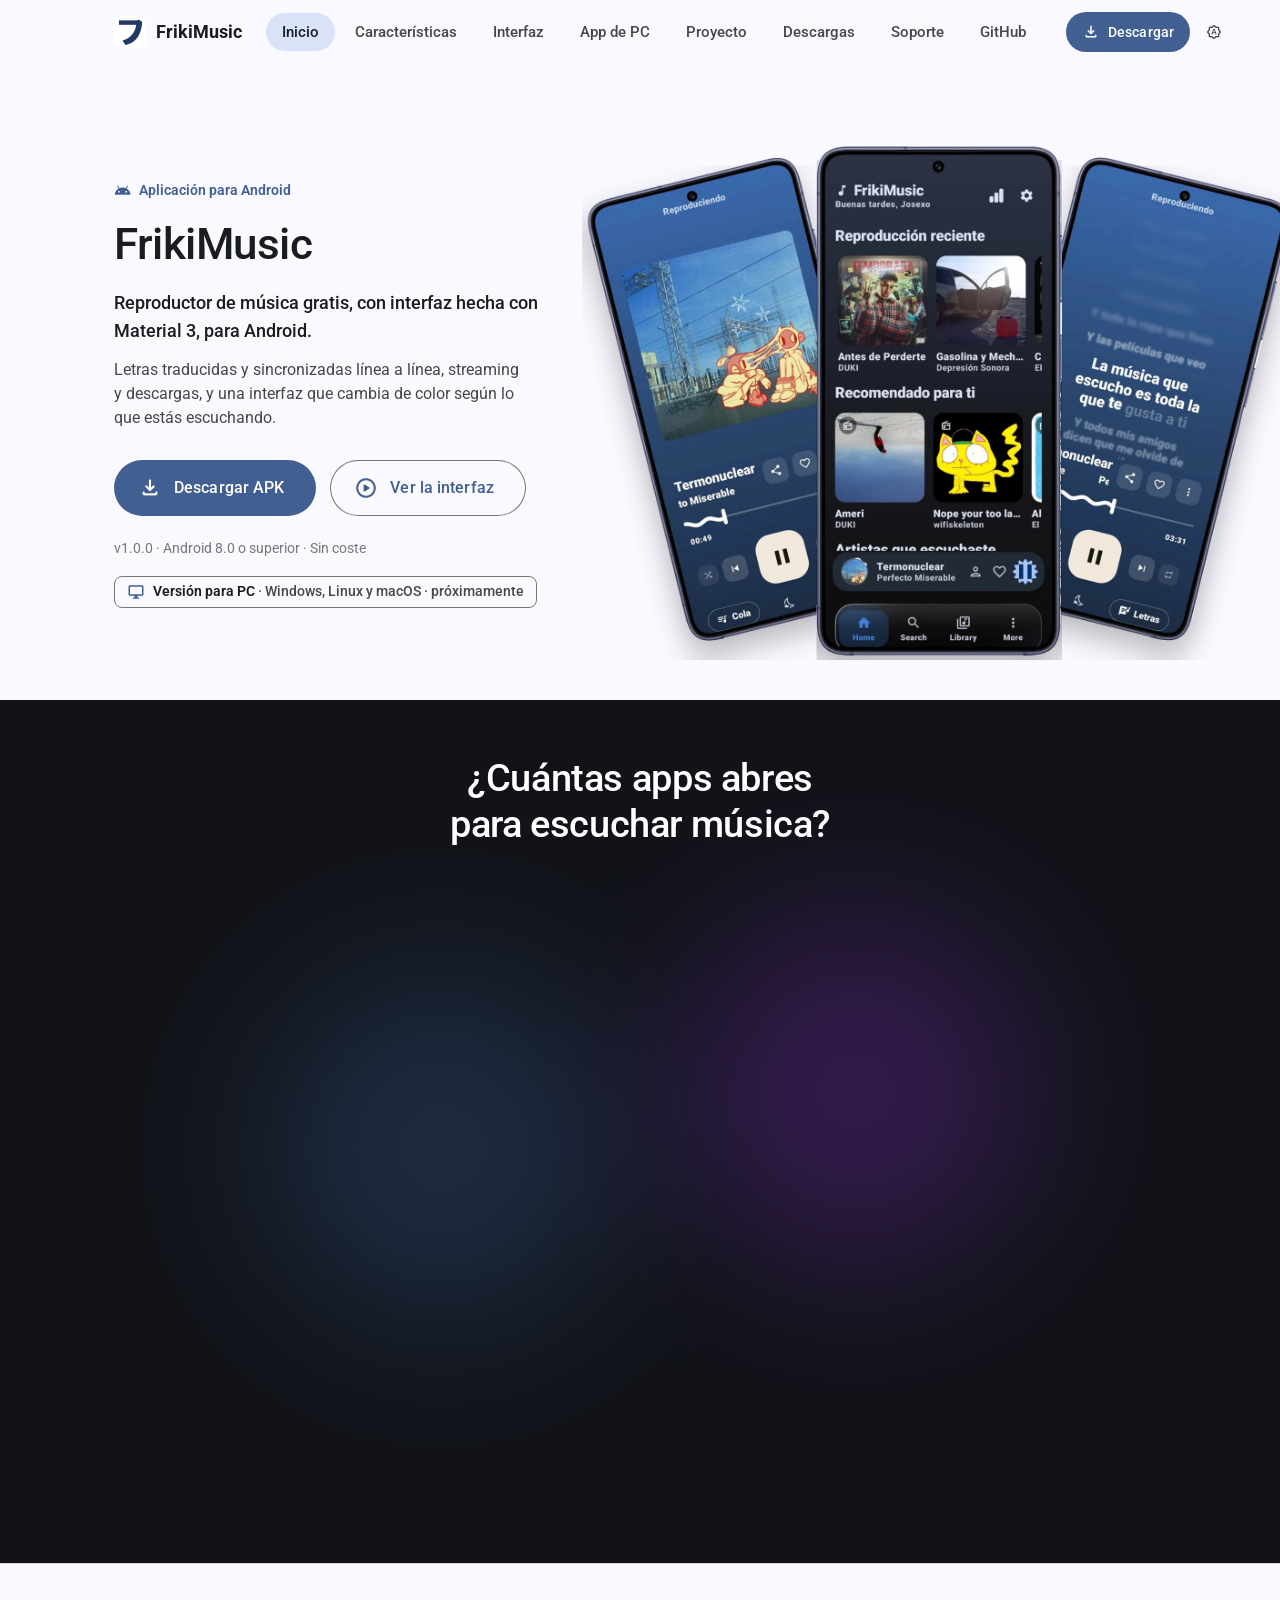
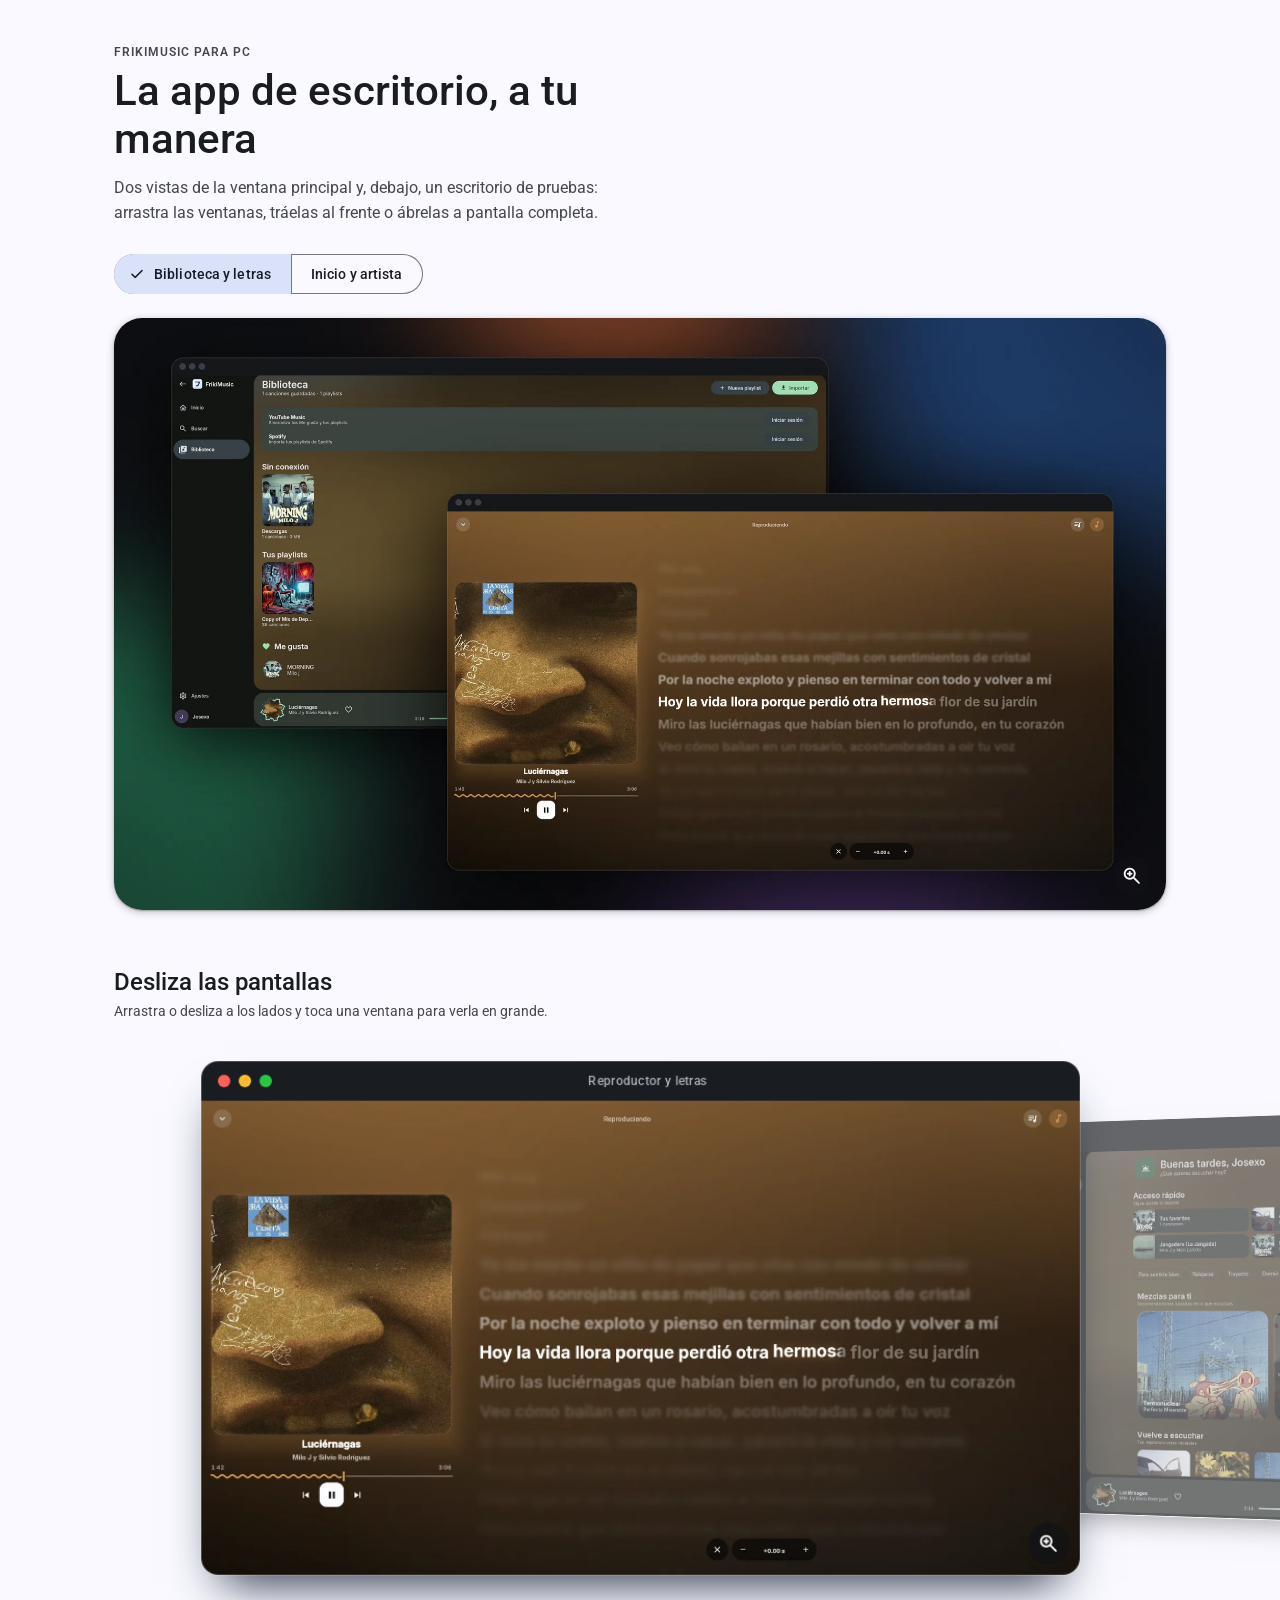
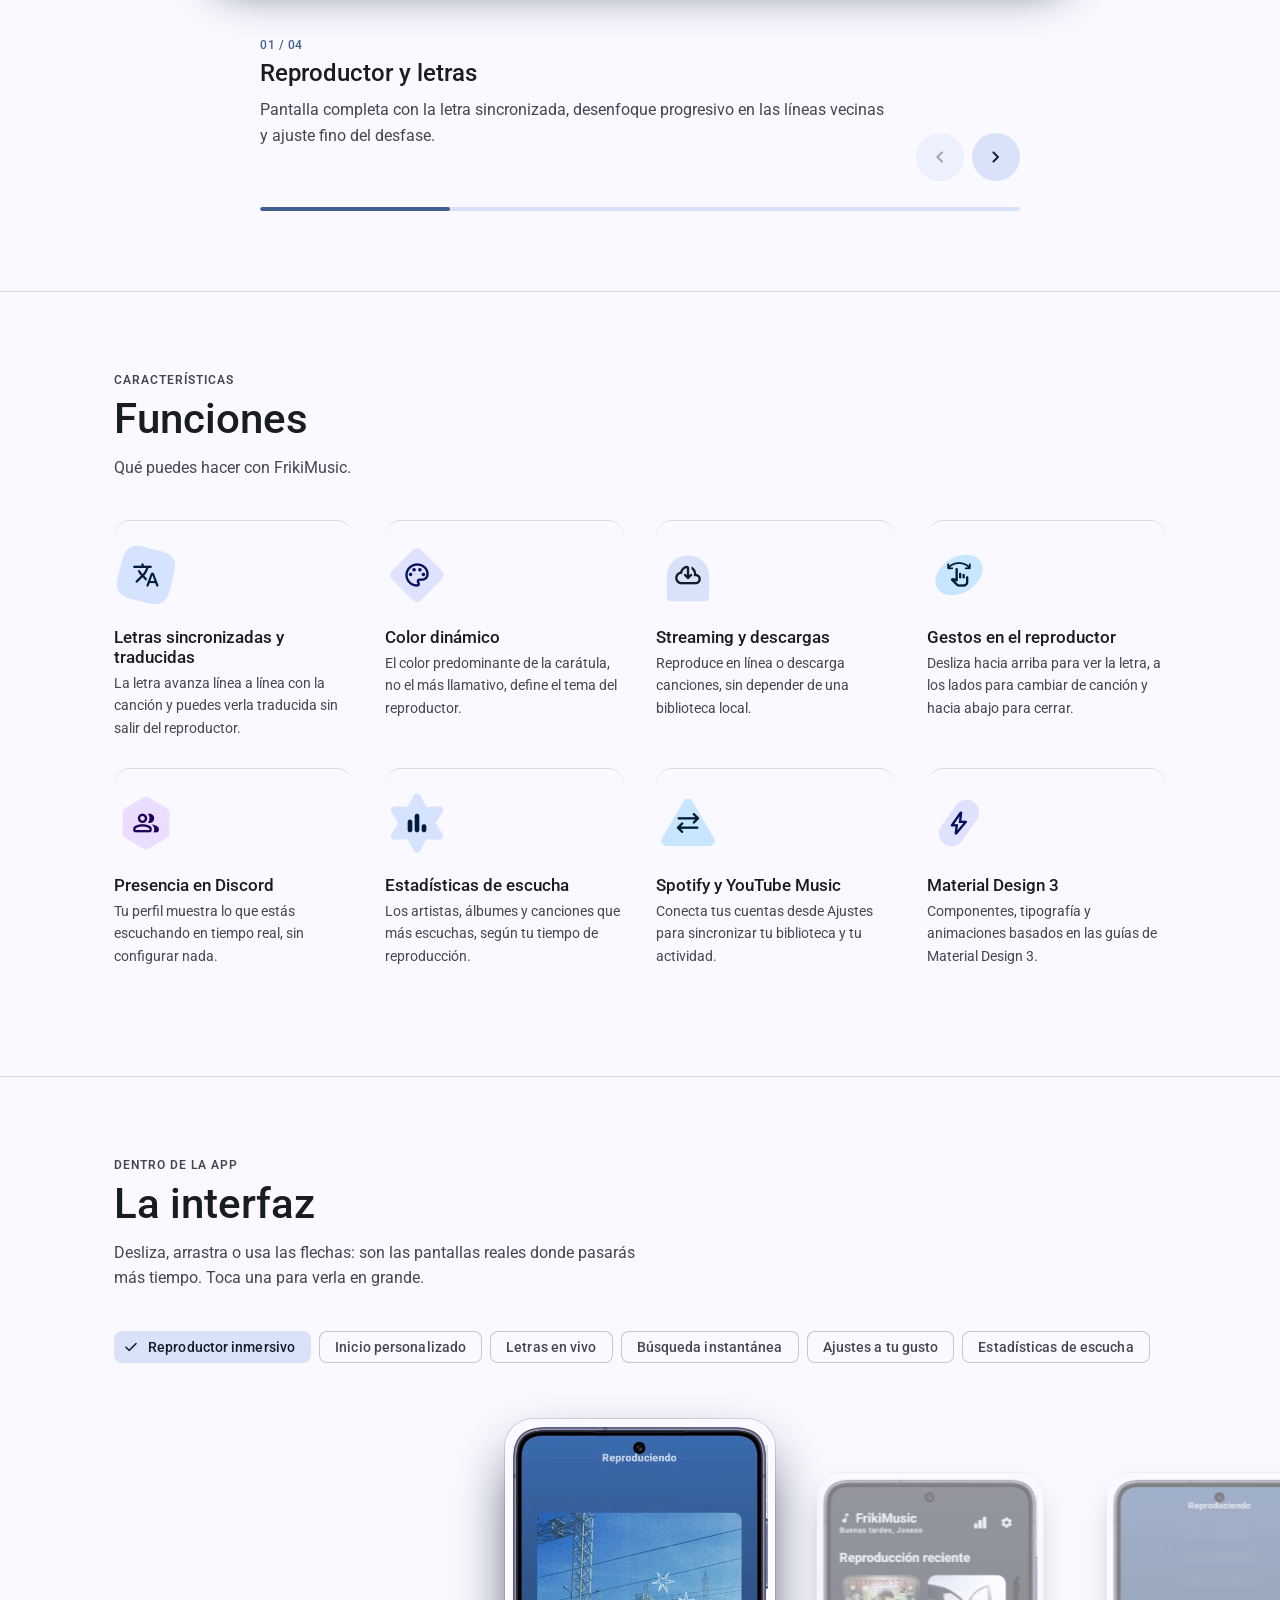
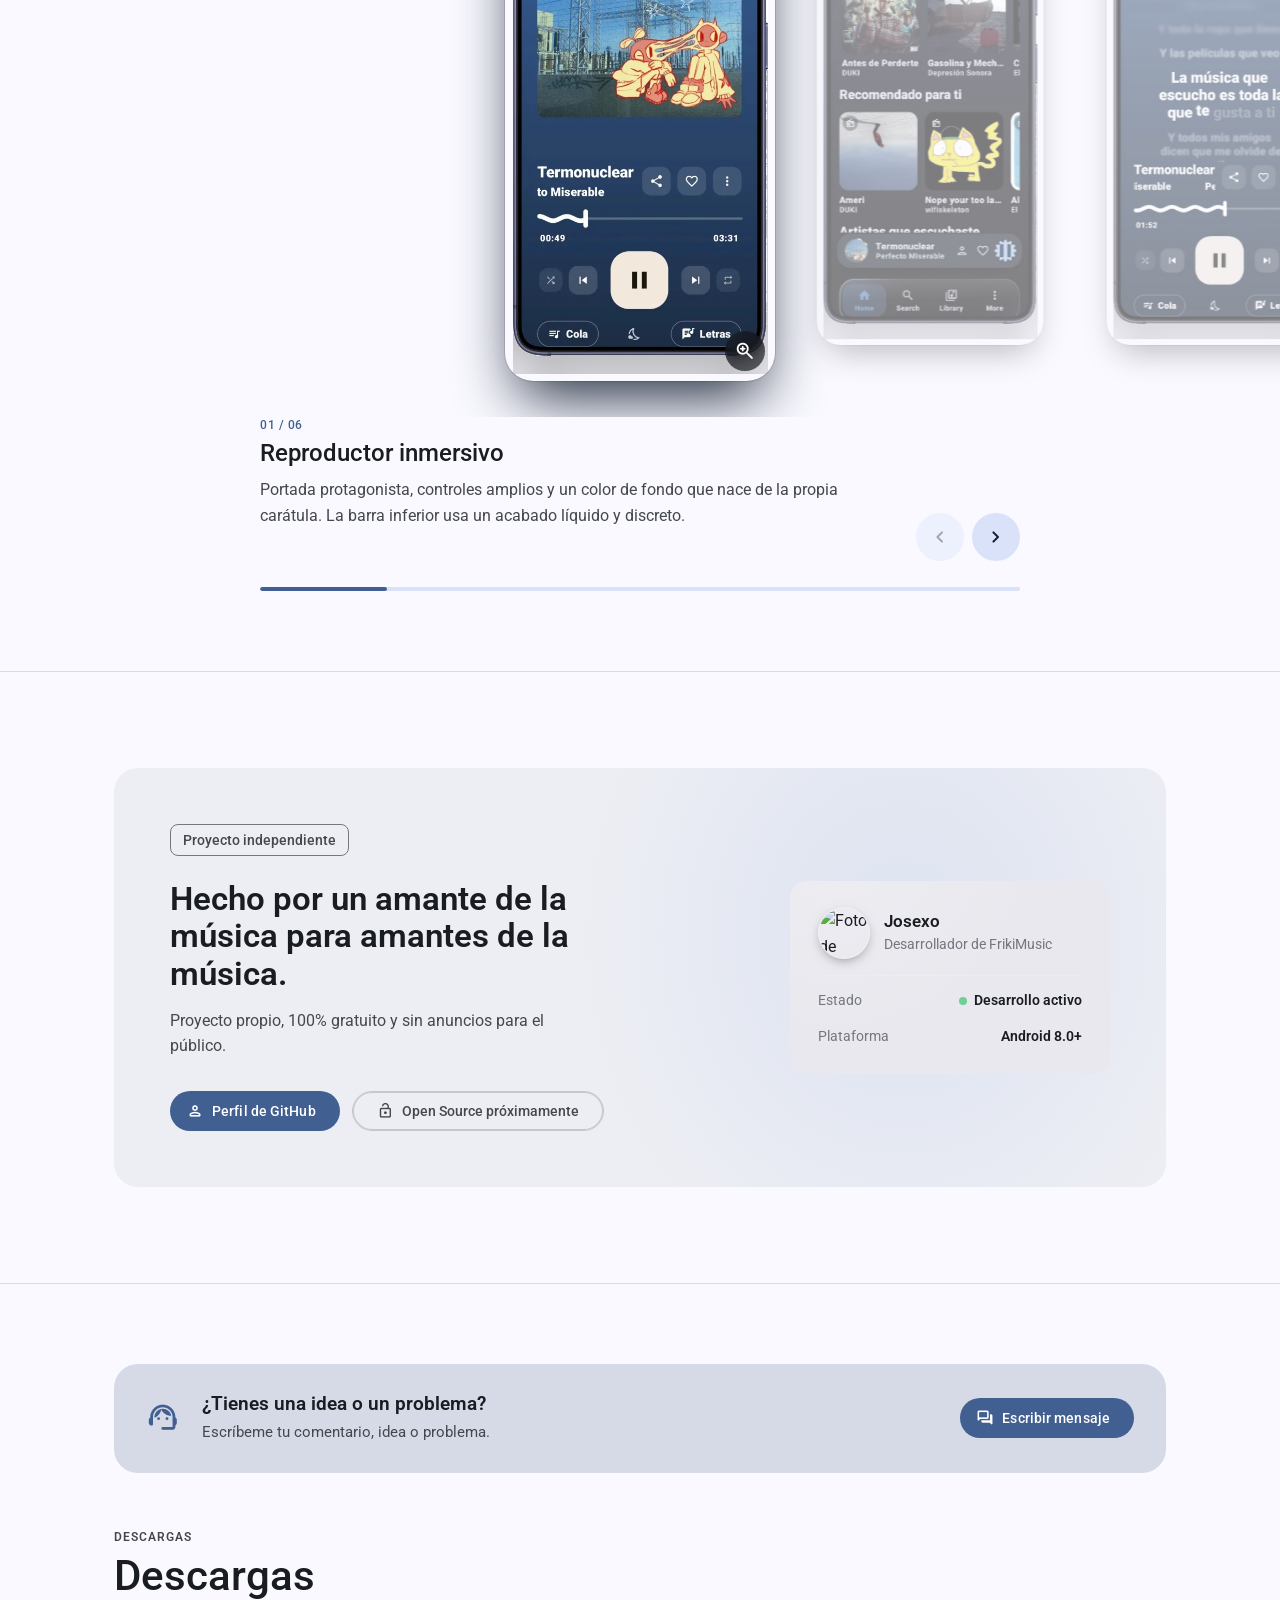
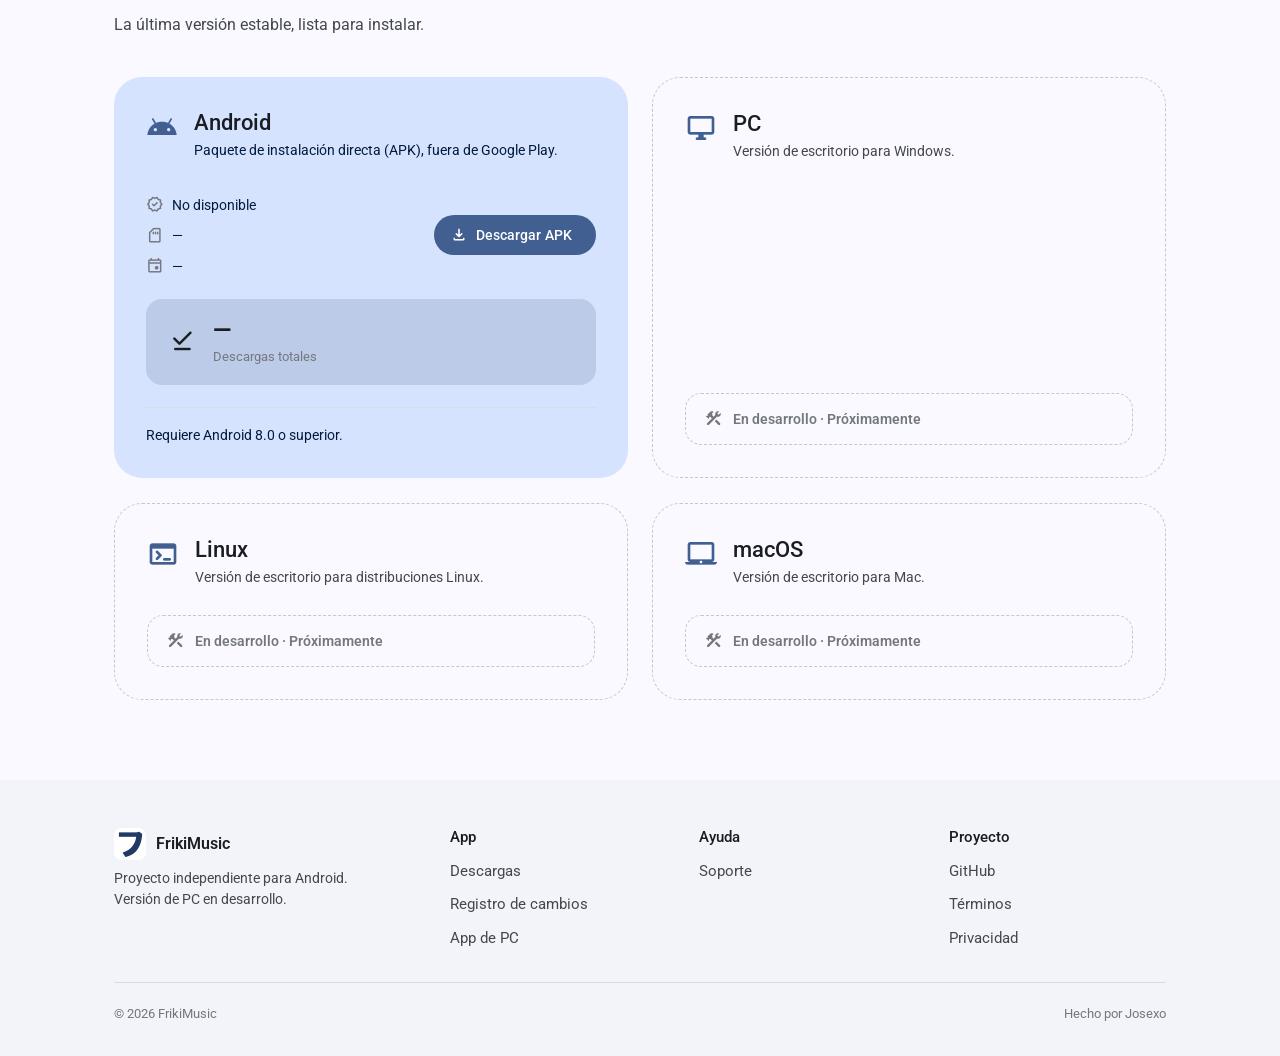
==== commit 215ef549: "Actualización" ====
--- a/index.html
+++ b/index.html
@@ -2,7 +2,7 @@
 <html lang="es">
 <head>
 <meta charset="UTF-8">
-<meta name="viewport" content="width=device-width, initial-scale=1.0">
+<meta name="viewport" content="width=device-width, initial-scale=1.0, viewport-fit=cover">
 <title>FrikiMusic — Tu música, con letra y a tu manera</title>
 <meta name="description" content="FrikiMusic es un reproductor de música para Android con letras traducidas y sincronizadas, streaming y descargas, color dinámico real y gestos naturales. Próximamente también para Windows, Linux y macOS.">
 
@@ -22,7 +22,9 @@
 <meta name="twitter:title" content="FrikiMusic — Tu música, con letra y a tu manera">
 <meta name="twitter:description" content="Reproductor de música para Android con letras traducidas y sincronizadas, streaming y descargas, color dinámico real. Próximamente también para Windows, Linux y macOS.">
 <meta name="twitter:image" content="https://frikimusic.org/assets/img/og-image.png">
-<link rel="icon" type="image/png" href="assets/img/logo.png">
+<link rel="icon" type="image/png" sizes="32x32" href="assets/img/favicon-32.png">
+<link rel="icon" type="image/png" sizes="192x192" href="assets/img/icon-192.png">
+<link rel="apple-touch-icon" href="assets/img/apple-touch-icon.png">
 <link rel="preconnect" href="https://fonts.googleapis.com">
 <link rel="preconnect" href="https://fonts.gstatic.com" crossorigin>
 <link href="https://fonts.googleapis.com/css2?family=Space+Grotesk:wght@500;600;700&family=Inter:wght@400;500;600;700&display=swap" rel="stylesheet">
@@ -85,7 +87,7 @@
   <div class="wrap header-inner">
     <a class="brand" href="#top" aria-label="FrikiMusic, inicio">
       <span class="brand-mark" aria-hidden="true">
-        <img src="assets/img/logo.png" alt="" width="20" height="20">
+        <img src="assets/img/logo.png" alt="" width="32" height="32">
       </span>
       <span class="brand-name">FrikiMusic</span>
     </a>
@@ -131,7 +133,7 @@
       <div class="hero-copy">
         <p class="eyebrow"><span class="material-symbols-rounded" aria-hidden="true">android</span> Aplicación para Android</p>
         <h1 class="hero-brand">FrikiMusic</h1>
-        <p class="hero-tagline">Reproductor de música gratis, con interfaz hecha con Material Design 3, para Android.</p>
+        <p class="hero-tagline">Reproductor de música gratis, con interfaz hecha con Material 3, para Android.</p>
         <p class="hero-lead">
           Letras traducidas y sincronizadas línea a línea, streaming y descargas,
           y una interfaz que cambia de color según lo que estás escuchando.
@@ -147,7 +149,7 @@
           </a>
         </div>
         <p class="hero-meta"><span id="heroVersion">v1.0.0</span> · Android 8.0 o superior · Sin coste</p>
-        <a class="hero-pc" href="#pc"><span class="material-symbols-rounded" aria-hidden="true">desktop_windows</span><span><b>Versión para PC</b> · Windows · ya disponible</span></a>
+        <a class="hero-pc" href="#pc"><span class="material-symbols-rounded" aria-hidden="true">desktop_windows</span><span><b>Versión para PC</b> · Windows, Linux y macOS · próximamente</span></a>
       </div>
 
       <div class="hero-visual" aria-hidden="true">
@@ -190,11 +192,11 @@
 
       <div class="pcs-lockup" id="pcLockup">
         <strong class="pcs-title">FrikiMusic <em>para PC</em></strong>
-        <span class="pcs-os"><span><span class="material-symbols-rounded" aria-hidden="true">desktop_windows</span> Windows</span></span>
+        <span class="pcs-os"><span><span class="material-symbols-rounded" aria-hidden="true">desktop_windows</span> Windows</span><span><span class="material-symbols-rounded" aria-hidden="true">terminal</span> Linux</span><span><span class="material-symbols-rounded" aria-hidden="true">laptop_mac</span> macOS</span></span>
         <div class="pcs-actions">
-          <a class="btn btn-primary" id="pcDlButton" href="https://github.com/jv8784815-ctrl/repositpory-for-apk-3wfqewfd32134/releases/latest" target="_blank" rel="noopener"><span class="material-symbols-rounded" aria-hidden="true">download</span> Descargar para Windows</a>
-        </div>
-        <p class="pcs-soon"><span class="material-symbols-rounded" aria-hidden="true">download_done</span> <span id="pcDlTotal">—</span>&nbsp;descargas</p>
+          <a class="btn btn-primary" href="#descargas"><span class="material-symbols-rounded" aria-hidden="true">desktop_windows</span> Ver descargas de PC</a>
+        </div>
+        <p class="pcs-soon"><span class="material-symbols-rounded" aria-hidden="true">construction</span> En desarrollo · Próximamente</p>
       </div>
     </div>
   </section>
@@ -220,7 +222,7 @@
       <div class="winlab-head">
         <div>
           <h3>Desliza las pantallas</h3>
-          <p>Arrastra o desliza a los lados: la pantalla del centro se adelanta y las vecinas asoman por los bordes.</p>
+          <p>Arrastra o desliza a los lados y toca una ventana para verla en grande.</p>
         </div>
       </div>
     </div>
@@ -325,7 +327,7 @@
       <div class="section-head">
         <p class="section-label">Dentro de la app</p>
         <h2>La interfaz</h2>
-        <p>Desliza, arrastra o usa las flechas: son las pantallas reales donde pasarás más tiempo.</p>
+        <p>Desliza, arrastra o usa las flechas: son las pantallas reales donde pasarás más tiempo. Toca una para verla en grande.</p>
       </div>
 
       <div class="m3-chips" role="tablist" aria-label="Pantallas de FrikiMusic">
@@ -470,37 +472,19 @@
           <p class="download-req">Requiere Android 8.0 o superior.</p>
         </div>
 
-        <div class="download-card">
+        <div class="download-card download-card-soon">
           <div class="download-head">
             <span class="material-symbols-rounded download-icon" aria-hidden="true">desktop_windows</span>
             <div>
-              <h3>Windows</h3>
-              <p>Instalador para PC (.exe).</p>
+              <h3>PC</h3>
+              <p>Versión de escritorio para Windows.</p>
             </div>
           </div>
 
-          <div class="download-details">
-            <div class="download-row">
-              <div class="download-meta">
-                <span><span class="material-symbols-rounded" aria-hidden="true">new_releases</span> <span id="winVersion">Cargando versión…</span></span>
-                <span><span class="material-symbols-rounded" aria-hidden="true">sd_card</span> <span id="winSize">—</span></span>
-                <span><span class="material-symbols-rounded" aria-hidden="true">event</span> <span id="winDate">—</span></span>
-              </div>
-              <a class="btn btn-primary" id="winButton" href="https://github.com/jv8784815-ctrl/repositpory-for-apk-3wfqewfd32134/releases/latest" target="_blank" rel="noopener">
-                <span class="material-symbols-rounded" aria-hidden="true">download</span>
-                Descargar para Windows
-              </a>
-            </div>
-          </div>
-
-          <div class="download-total">
-            <span class="material-symbols-rounded" aria-hidden="true">download_done</span>
-            <div class="download-total-copy">
-              <span class="download-total-value" id="winTotal">—</span>
-              <span class="download-total-label">Descargas totales</span>
-            </div>
-          </div>
-
+          <div class="download-soon">
+            <span class="material-symbols-rounded" aria-hidden="true">construction</span>
+            En desarrollo · Próximamente
+          </div>
         </div>
 
         <div class="download-card download-card-soon">
@@ -542,7 +526,7 @@
   <div class="wrap">
     <div class="footer-cols">
       <div>
-        <div class="footer-brand"><span class="brand-mark" aria-hidden="true"><img src="assets/img/logo.png" alt="" width="20" height="20"></span><span>FrikiMusic</span></div>
+        <div class="footer-brand"><span class="brand-mark" aria-hidden="true"><img src="assets/img/logo.png" alt="" width="32" height="32"></span><span>FrikiMusic</span></div>
         <p>Proyecto independiente para Android. Versión de PC en desarrollo.</p>
       </div>
       <div><h4>App</h4><ul>
@@ -631,6 +615,20 @@
   </div>
 </div>
 
+<div class="lb" id="lightbox" hidden role="dialog" aria-modal="true" aria-label="Visor de imágenes">
+  <div class="lb-top">
+    <p class="lb-count" id="lbCount" aria-live="polite"></p>
+    <div class="lb-actions">
+      <button type="button" class="m3-iconbtn lb-btn" id="lbZoom" aria-label="Ampliar imagen"><span class="material-symbols-rounded" aria-hidden="true">zoom_in</span></button>
+      <button type="button" class="m3-iconbtn lb-btn" id="lbClose" aria-label="Cerrar visor"><span class="material-symbols-rounded" aria-hidden="true">close</span></button>
+    </div>
+  </div>
+  <div class="lb-stage" id="lbStage"><img id="lbImg" alt="" draggable="false"></div>
+  <button type="button" class="m3-iconbtn lb-btn lb-nav lb-prev" id="lbPrev" aria-label="Imagen anterior"><span class="material-symbols-rounded" aria-hidden="true">chevron_left</span></button>
+  <button type="button" class="m3-iconbtn lb-btn lb-nav lb-next" id="lbNext" aria-label="Imagen siguiente"><span class="material-symbols-rounded" aria-hidden="true">chevron_right</span></button>
+  <div class="lb-cap"><strong id="lbTitle"></strong><span id="lbDesc"></span></div>
+</div>
+
 <a class="m3-fab" id="m3fab" href="#descargas" aria-label="Ir a descargas" tabindex="-1"><span class="material-symbols-rounded" aria-hidden="true">download</span><span class="m3-fab-label">Descargar</span></a>
 <div class="m3-snackbar" id="m3snack" role="status" aria-live="polite"><span id="m3snackText"></span></div>
 
--- a/css/styles.css
+++ b/css/styles.css
@@ -224,9 +224,8 @@
 .brand-mark {
   width: 32px;
   height: 32px;
-  border-radius: 9px;
-  background: var(--cream-strong);
-  color: var(--accent);
+  border-radius: 22.4%;   /* misma forma que el icono de la app */
+  background: transparent;
   display: grid;
   place-items: center;
   flex-shrink: 0;
@@ -234,9 +233,10 @@
 }
 
 .brand-mark img {
-  width: 20px;
-  height: 20px;
+  width: 100%;
+  height: 100%;
   object-fit: contain;
+  display: block;
 }
 
 .main-nav {
--- a/css/md3.css
+++ b/css/md3.css
@@ -52,7 +52,7 @@
   transition: background .2s var(--md-ease), box-shadow .2s var(--md-ease); }
 .site-header.is-scrolled { background: var(--md-surface-container); border-bottom-color: transparent; box-shadow: var(--shadow-1); }
 .brand-name { font: 500 1.375rem var(--font-display); }
-.brand-mark { border-radius: 12px; }
+.brand-mark { border-radius: 22.4%; }
 .main-nav a { padding: 10px 16px; border-radius: 999px; font: 500 .875rem/1.25rem var(--font-body); letter-spacing: .1px;
   color: var(--md-on-surface-variant); transition: background .2s var(--md-ease), color .2s var(--md-ease); }
 .main-nav a:hover { background: color-mix(in srgb, var(--md-on-surface) 8%, transparent); color: var(--md-on-surface); }
--- a/css/m3-expressive.css
+++ b/css/m3-expressive.css
@@ -238,7 +238,9 @@
 .m3car { --ov: 0px; }
 .m3car::before, .m3car::after { flex-basis: calc(50% - var(--item-w) / 2 - var(--gap) + var(--ov)); }
 .m3car-item { margin-inline: calc(var(--ov) * -1); }
-.m3car--win { --item-w: min(66vw, 860px); --gap: 0px; --ov: clamp(24px, 6vw, 90px); padding: 40px 0 100px; margin-bottom: -48px; }
+.m3car--win { --item-w: min(66vw, 860px); --gap: 0px; --ov: clamp(24px, 6vw, 90px); padding: 40px 0 72px; margin-bottom: 0; }
+/* El pie (contador, título, flechas) siempre por encima de las ventanas, nunca debajo */
+.m3car--win + .wrap { position: relative; z-index: 5; }
 .m3car-item.cwin { --s: 0; position: relative; border-radius: 16px; overflow: visible; background: none;
   transform: perspective(1400px) rotateY(calc(var(--s) * -16deg)) scale(calc(1.04 - var(--t) * .26));
   transform-origin: 50% 50%; opacity: calc(1 - var(--t) * .42); filter: saturate(calc(1 - var(--t) * .4)) brightness(calc(1 - var(--t) * .18)); }
@@ -250,8 +252,8 @@
 .cwin-dots i:nth-child(3) { background: #28c840; }
 .cwin-title { flex: 1; text-align: center; margin-right: 52px; font: 500 .78rem/1 var(--font-body); letter-spacing: .3px; color: #a7abb4; white-space: nowrap; overflow: hidden; text-overflow: ellipsis; }
 .m3car-item.cwin img { width: 100%; height: auto; border-radius: 0 0 16px 16px; display: block; box-shadow: none; }
-.cwin::after { content: ""; position: absolute; inset: 0; border-radius: 16px; pointer-events: none; box-shadow: 0 0 0 1px rgba(255,255,255,.10), 0 22px 50px -14px rgba(0,0,0,.65); }
-.cwin.is-active::after { box-shadow: 0 0 0 1px rgba(255,255,255,.18), 0 36px 80px -16px color-mix(in srgb, var(--md-primary) 40%, #000); }
+.cwin::after { content: ""; position: absolute; inset: 0; border-radius: 16px; pointer-events: none; box-shadow: 0 0 0 1px rgba(255,255,255,.10), 0 18px 34px -16px rgba(0,0,0,.6); }
+.cwin.is-active::after { box-shadow: 0 0 0 1px rgba(255,255,255,.18), 0 26px 44px -20px color-mix(in srgb, var(--md-primary) 40%, #000); }
 
 /* Iconos de funciones: formas M3 Expressive propias (variadas) en la paleta azul del sitio */
 :root {
@@ -292,7 +294,7 @@
   .m3car-foot { flex-direction: column; align-items: stretch; }
   .m3car-ctrl { justify-content: flex-end; }
   .pcshots-hero { border-radius: 20px; margin-bottom: 40px; }
-  .m3car--win { --item-w: 78vw; --ov: 7vw; padding: 24px 0 40px; }
+  .m3car--win { --item-w: 80vw; --ov: 7vw; padding: 20px 0 44px; }
   .cwin-bar { height: 30px; padding: 0 10px; } .cwin-dots i { width: 9px; height: 9px; } .cwin-title { font-size: .66rem; margin-right: 34px; }
   .m3-fab { right: 12px; }
   .m3-seg { display: flex; width: 100%; }
@@ -308,3 +310,115 @@
 
 /* Evita scroll horizontal por elementos decorativos fuera de pantalla */
 body { overflow-x: clip; }
+
+/* =====================================================================
+   Visor de imágenes (lightbox): toca una captura para verla en grande
+   ===================================================================== */
+.m3car-item img, .m3car-item.is-active { -webkit-touch-callout: none; }
+.m3car-item { position: relative; }
+.m3car-item.is-active, .pcshots-hero { cursor: zoom-in; }
+.m3car-zoom { position: absolute; right: 10px; bottom: 10px; z-index: 3; width: 40px; height: 40px; display: grid; place-items: center;
+  border: none; border-radius: 50%; cursor: pointer; background: rgba(17, 19, 24, .62); color: #fff;
+  -webkit-backdrop-filter: blur(6px); backdrop-filter: blur(6px); -webkit-tap-highlight-color: transparent;
+  opacity: 0; transform: scale(.8); pointer-events: none;
+  transition: opacity var(--m3-d-med2) var(--m3-ease), transform var(--m3-d-med2) var(--m3-ease), background var(--m3-d-short4) linear; }
+.m3car-zoom .material-symbols-rounded { font-size: 22px; }
+.m3car-item.is-active .m3car-zoom, .pcshots-hero .m3car-zoom { opacity: 1; transform: none; pointer-events: auto; }
+.m3car-zoom:hover { background: rgba(17, 19, 24, .85); }
+.pcshots-hero .m3car-zoom { right: 14px; bottom: 14px; }
+
+html.lb-open, html.lb-open body { overflow: hidden; }
+.lb { position: fixed; inset: 0; z-index: 400; display: flex; flex-direction: column; background: rgba(8, 9, 12, .97);
+  color: #fff; animation: lb-in var(--m3-d-med2) var(--m3-ease-decel); touch-action: none; overscroll-behavior: contain; }
+.lb[hidden] { display: none; }
+@keyframes lb-in { from { opacity: 0; } to { opacity: 1; } }
+.lb-top { position: relative; z-index: 3; display: flex; align-items: center; justify-content: space-between; gap: 12px;
+  padding: calc(8px + env(safe-area-inset-top, 0px)) calc(12px + env(safe-area-inset-right, 0px)) 8px calc(16px + env(safe-area-inset-left, 0px)); }
+.lb-count { margin: 0; font: 500 .8rem/1 var(--font-body); letter-spacing: .5px; color: rgba(255,255,255,.75); }
+.lb-actions { display: flex; gap: 4px; }
+.lb-btn, .lb-btn.m3-iconbtn { background: rgba(255,255,255,.12); color: #fff; }
+.lb-btn:hover::before { opacity: .12; }
+.lb-btn[disabled] { opacity: .25; }
+.lb-stage { position: relative; z-index: 1; flex: 1 1 auto; min-height: 0; display: flex; overflow: auto; overscroll-behavior: contain;
+  touch-action: none; cursor: zoom-in; scrollbar-width: none; }
+.lb-stage::-webkit-scrollbar { display: none; }
+.lb-stage.is-zoomed { touch-action: pan-x pan-y; cursor: zoom-out; }
+.lb-stage img { margin: auto; display: block; max-width: calc(100% - 16px); max-height: calc(100% - 8px); width: auto; height: auto; object-fit: contain;
+  border-radius: 12px; box-shadow: 0 20px 60px rgba(0,0,0,.6); user-select: none; -webkit-user-select: none; -webkit-touch-callout: none;
+  transition: opacity var(--m3-d-short4) linear; }
+.lb-stage img.is-swapping { opacity: 0; }
+.lb-stage.is-zoomed img { max-width: none; max-height: none; border-radius: 0; }
+.lb-nav { position: absolute; z-index: 3; top: 50%; margin-top: -24px; }
+.lb-prev { left: calc(12px + env(safe-area-inset-left, 0px)); }
+.lb-next { right: calc(12px + env(safe-area-inset-right, 0px)); }
+.lb-cap { position: relative; z-index: 3; display: flex; flex-direction: column; gap: 2px; text-align: center; max-width: 720px; margin: 0 auto;
+  padding: 10px 20px calc(14px + env(safe-area-inset-bottom, 0px)); }
+.lb-cap strong { font: 500 1rem/1.4 var(--font-display); }
+.lb-cap span { font-size: .8rem; line-height: 1.4; color: rgba(255,255,255,.7); display: -webkit-box; -webkit-line-clamp: 2; -webkit-box-orient: vertical; overflow: hidden; }
+.lb.is-single .lb-nav { display: none; }
+
+@media (max-width: 760px) {
+  /* En teléfono las flechas estorban: se pasa con el dedo (siguen disponibles, más pequeñas) */
+  .lb-nav { top: auto; bottom: calc(86px + env(safe-area-inset-bottom, 0px)); margin-top: 0; width: 44px; height: 44px; background: rgba(0,0,0,.45); }
+  .lb-cap span { -webkit-line-clamp: 3; font-size: .78rem; }
+}
+@media (prefers-reduced-motion: reduce) { .lb, .m3car-zoom, .lb-stage img { animation: none; transition-duration: .01ms; } }
+
+/* =====================================================================
+   Ajustes para teléfono
+   ===================================================================== */
+/* Etiqueta "Versión para PC": que pueda ocupar dos líneas sin salirse del borde */
+.hero-pc { height: auto; min-height: 32px; padding: 6px 12px; align-items: center; line-height: 1.3; max-width: 100%; }
+.hero-pc > span:last-child { min-width: 0; }
+
+/* El menú móvil no debe quedar bajo el notch ni más largo que la pantalla */
+.mobile-nav { max-height: calc(100dvh - var(--header-h, 64px)); overflow-y: auto; }
+/* El diálogo de soporte usa la altura visible real (barra de direcciones del móvil) */
+.support-modal { max-height: calc(100vh - 48px); max-height: calc(100dvh - 48px); overscroll-behavior: contain; }
+.support-field input, .support-field textarea { font-size: 16px; } /* evita el zoom automático de iOS al enfocar */
+
+@media (max-width: 760px) {
+  /* Filtros de pantallas: una sola fila deslizable en vez de 5 filas apiladas */
+  .m3-chips { flex-wrap: nowrap; overflow-x: auto; margin: 0 -18px 20px; padding: 2px 18px 6px; gap: 8px; scrollbar-width: none;
+    scroll-snap-type: x proximity; -webkit-overflow-scrolling: touch; overscroll-behavior-x: contain; }
+  .m3-chips::-webkit-scrollbar { display: none; }
+  .m3-chip { flex: 0 0 auto; height: 36px; scroll-snap-align: center; white-space: nowrap; }
+
+  .section-head { margin-bottom: 28px; }
+  .m3car { padding: 16px 0 24px; }
+  .m3car--win { padding: 20px 0 44px; }
+  .m3car-copy { min-height: 0; }
+  .m3car-copy h3 { font-size: 1.3rem; line-height: 1.75rem; }
+  .m3car-copy p { font-size: .92rem; line-height: 1.5; }
+  .m3car-foot { gap: 12px; }
+  .m3car-ctrl { padding-bottom: 0; }
+  .m3car-zoom { width: 36px; height: 36px; right: 8px; bottom: 8px; }
+  .winlab-head h3 { font-size: 1.3rem; line-height: 1.75rem; }
+  .pcshots { padding: 56px 0 40px; }
+  .pcshots-hero .m3car-zoom { right: 10px; bottom: 10px; }
+
+  .community-panel { padding: 24px 20px; gap: 24px; border-radius: 24px; }
+  .community-copy h2 { font-size: 1.6rem; line-height: 1.25; }
+  .community-actions { flex-direction: column; align-items: stretch; }
+  .community-actions .btn, .community-actions .badge-soon { width: 100%; justify-content: center; }
+  .help-card { padding: 22px 20px; border-radius: 24px; }
+  .download-card { border-radius: 24px; }
+  .footer-cols { grid-template-columns: 1fr 1fr; gap: 28px 20px; }
+  .footer-cols > div:first-child { grid-column: 1 / -1; }
+  .footer-bottom { flex-direction: column; gap: 4px; }
+
+  .support-overlay { padding: 12px; align-items: flex-end; }
+  .support-modal { padding: 20px 18px; border-radius: 24px; }
+  .m3-snackbar { bottom: calc(84px + env(safe-area-inset-bottom, 0px)); }
+}
+@media (max-width: 380px) {
+  .btn-lg { padding: 0 24px; font-size: .95rem; }
+  .hero-actions { flex-direction: column; align-items: stretch; }
+  .hero-actions .btn { justify-content: center; }
+  .m3-seg-btn { padding: 0 6px; font-size: .74rem; gap: 4px; }
+}
+/* Pantallas bajas en horizontal */
+@media (max-height: 480px) and (orientation: landscape) {
+  .lb-cap span { display: none; } .lb-cap { padding-top: 4px; }
+  .lb-nav { top: 50%; bottom: auto; margin-top: -22px; }
+}
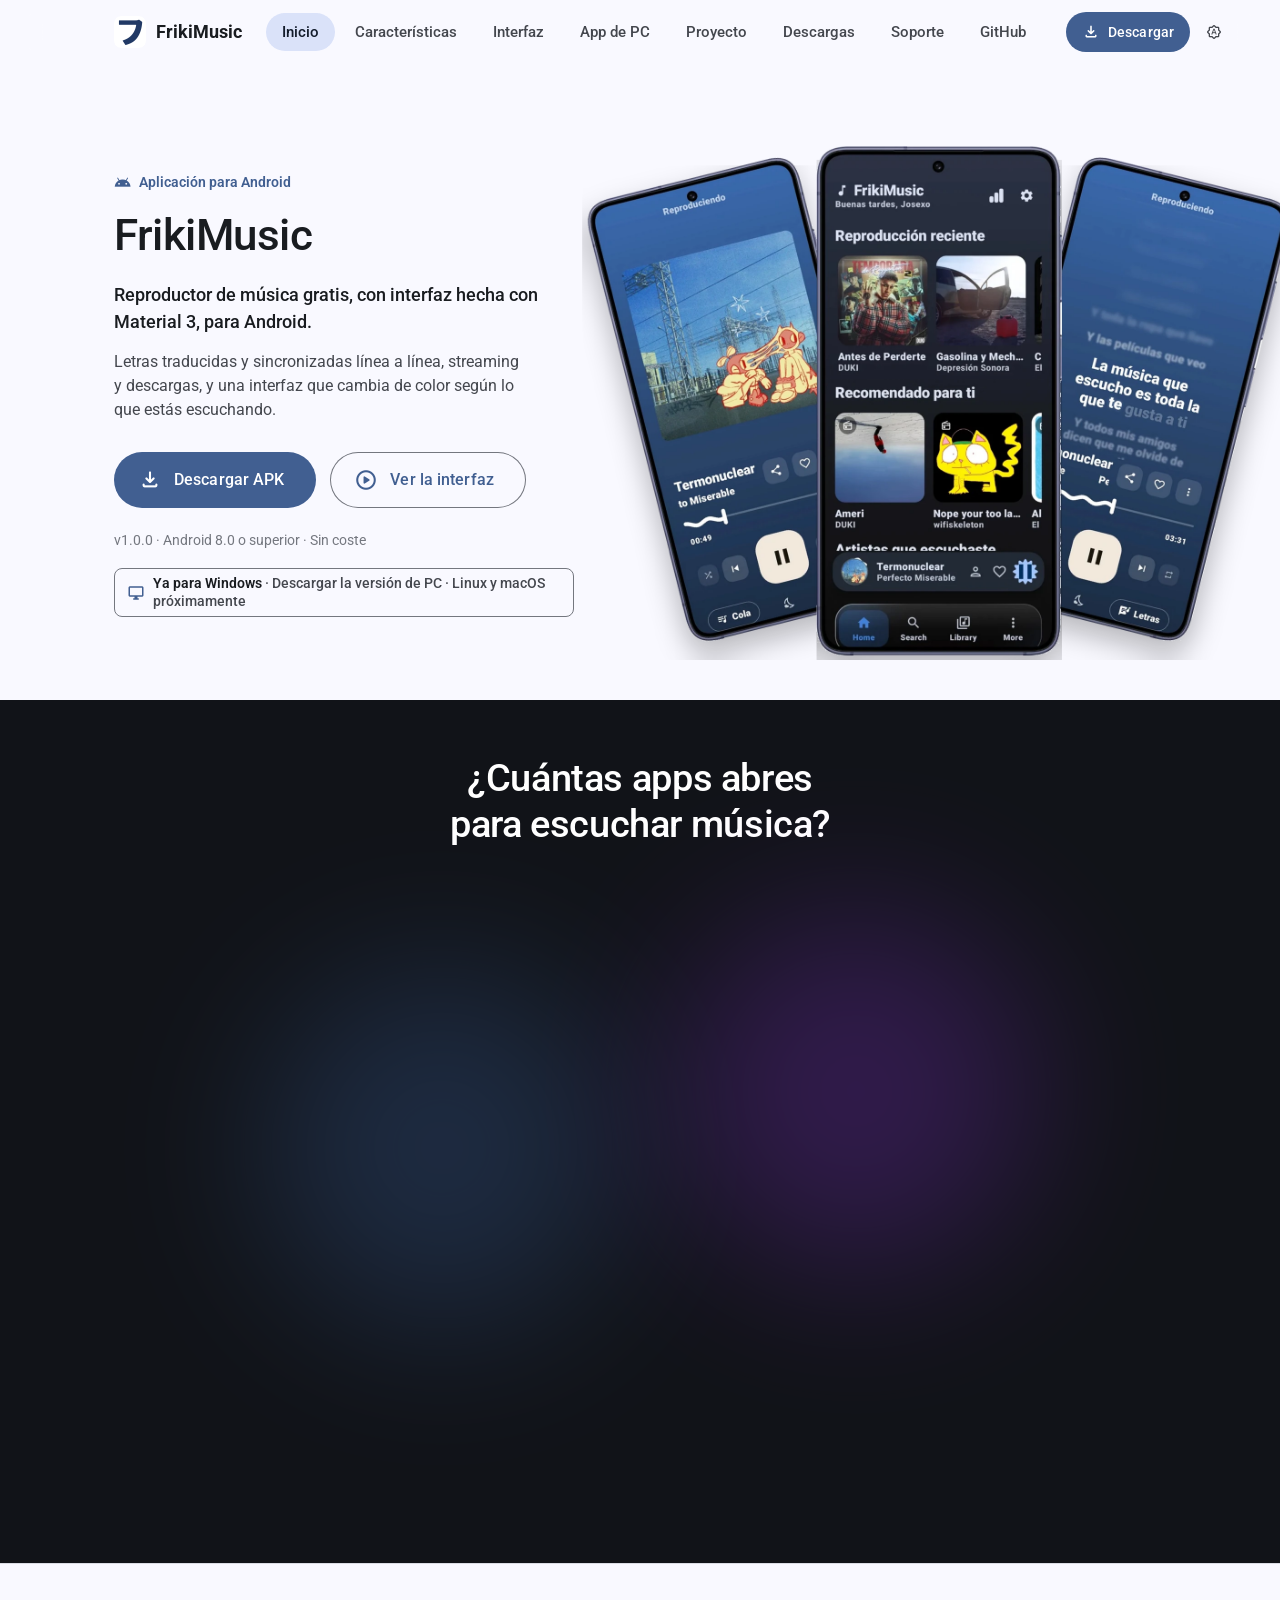
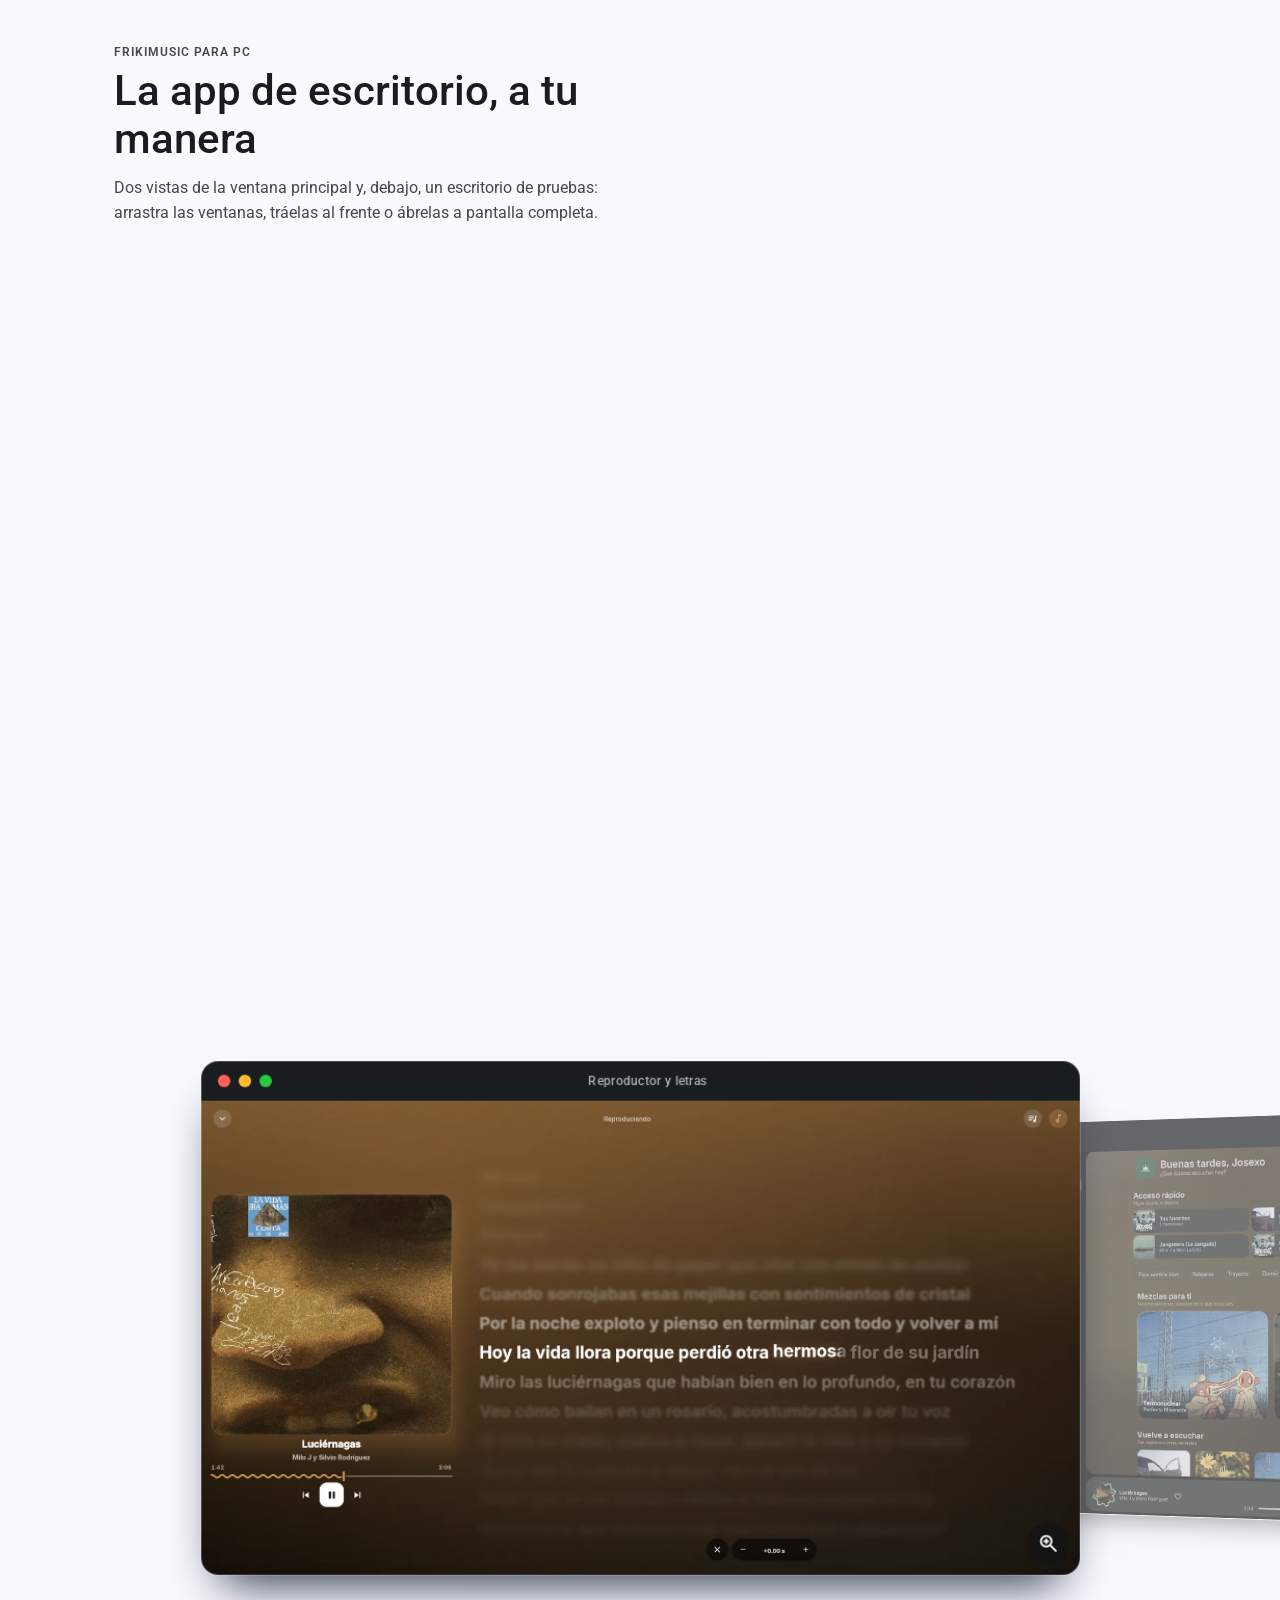
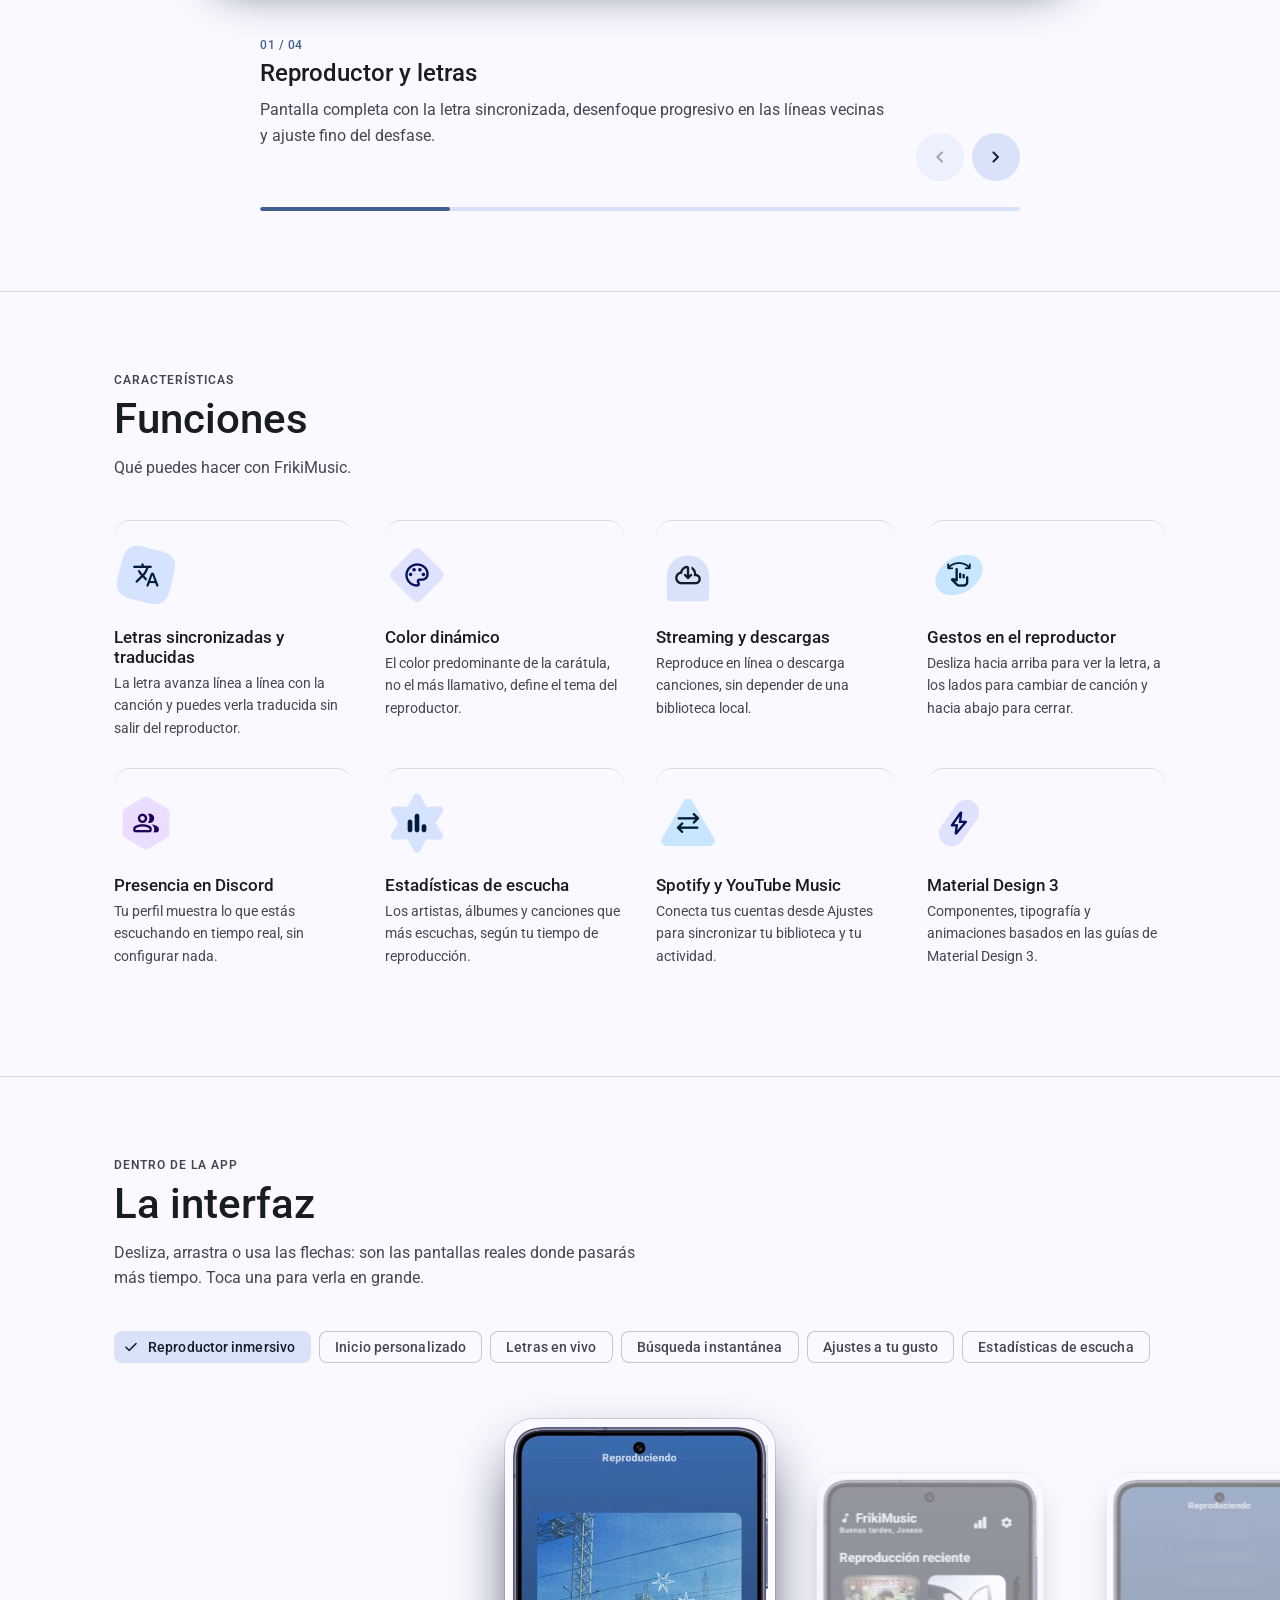
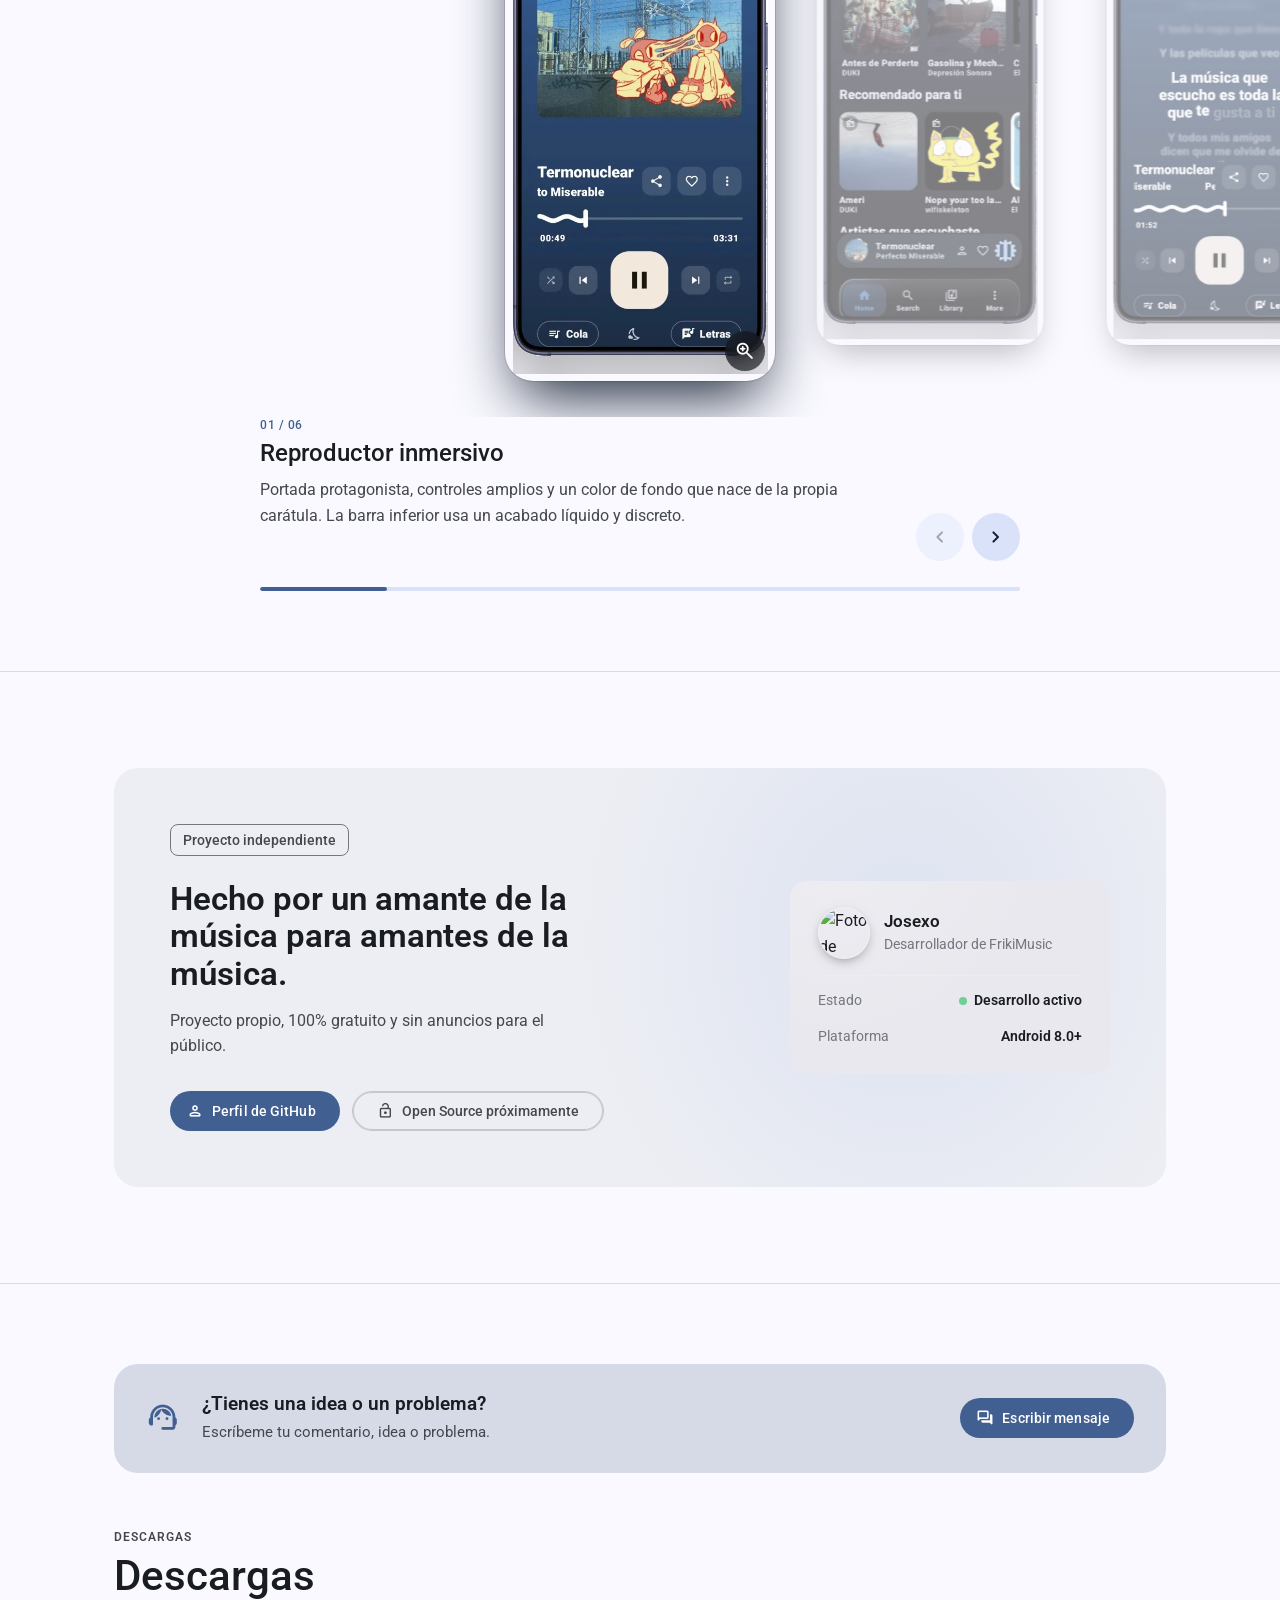
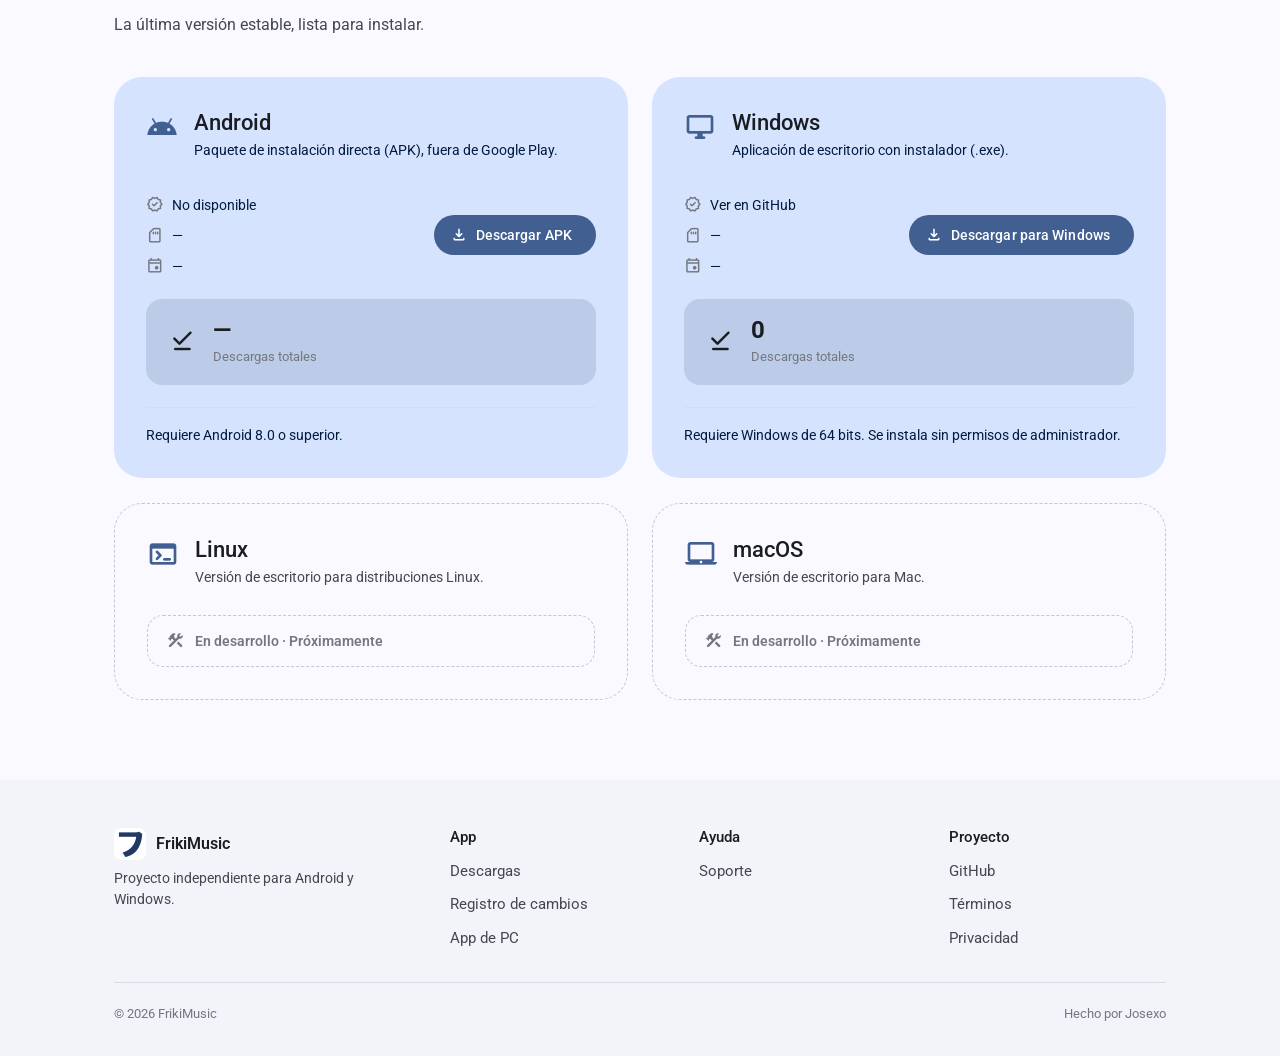
==== commit 6540522a: "Actualización" ====
--- a/index.html
+++ b/index.html
@@ -4,13 +4,13 @@
 <meta charset="UTF-8">
 <meta name="viewport" content="width=device-width, initial-scale=1.0, viewport-fit=cover">
 <title>FrikiMusic — Tu música, con letra y a tu manera</title>
-<meta name="description" content="FrikiMusic es un reproductor de música para Android con letras traducidas y sincronizadas, streaming y descargas, color dinámico real y gestos naturales. Próximamente también para Windows, Linux y macOS.">
+<meta name="description" content="FrikiMusic es un reproductor de música para Android con letras traducidas y sincronizadas, streaming y descargas, color dinámico real y gestos naturales. Disponible también para Windows; Linux y macOS próximamente.">
 
 <link rel="canonical" href="https://frikimusic.org/">
 <meta property="og:type" content="website">
 <meta property="og:site_name" content="FrikiMusic">
 <meta property="og:title" content="FrikiMusic — Tu música, con letra y a tu manera">
-<meta property="og:description" content="Reproductor de música para Android con letras traducidas y sincronizadas, streaming y descargas, color dinámico real y gestos naturales. Próximamente también para Windows, Linux y macOS.">
+<meta property="og:description" content="Reproductor de música para Android con letras traducidas y sincronizadas, streaming y descargas, color dinámico real y gestos naturales. Disponible también para Windows; Linux y macOS próximamente.">
 <meta property="og:url" content="https://frikimusic.org/">
 <meta property="og:image" content="https://frikimusic.org/assets/img/og-image.png">
 <meta property="og:image:width" content="1200">
@@ -20,7 +20,7 @@
 
 <meta name="twitter:card" content="summary_large_image">
 <meta name="twitter:title" content="FrikiMusic — Tu música, con letra y a tu manera">
-<meta name="twitter:description" content="Reproductor de música para Android con letras traducidas y sincronizadas, streaming y descargas, color dinámico real. Próximamente también para Windows, Linux y macOS.">
+<meta name="twitter:description" content="Reproductor de música para Android con letras traducidas y sincronizadas, streaming y descargas, color dinámico real. Disponible también para Windows; Linux y macOS próximamente.">
 <meta name="twitter:image" content="https://frikimusic.org/assets/img/og-image.png">
 <link rel="icon" type="image/png" sizes="32x32" href="assets/img/favicon-32.png">
 <link rel="icon" type="image/png" sizes="192x192" href="assets/img/icon-192.png">
@@ -45,8 +45,8 @@
   "url": "https://frikimusic.org/",
   "applicationCategory": "MultimediaApplication",
   "applicationSubCategory": "Music Player",
-  "operatingSystem": "Android 8.0+ (Windows, Linux y macOS próximamente)",
-  "description": "FrikiMusic es un reproductor de música gratuito para Android, con interfaz en Material 3, letras traducidas y sincronizadas línea a línea, streaming y descargas, color dinámico según la carátula del álbum, gestos naturales en el reproductor, estadísticas de escucha y sincronización con Spotify y YouTube Music. Próximamente también en versión de escritorio para Windows, Linux y macOS.",
+  "operatingSystem": "Android 8.0+, Windows 64 bits (Linux y macOS próximamente)",
+  "description": "FrikiMusic es un reproductor de música gratuito para Android, con interfaz en Material 3, letras traducidas y sincronizadas línea a línea, streaming y descargas, color dinámico según la carátula del álbum, gestos naturales en el reproductor, estadísticas de escucha y sincronización con Spotify y YouTube Music. También disponible como aplicación de escritorio para Windows; Linux y macOS próximamente.",
   "inLanguage": "es",
   "image": "https://frikimusic.org/assets/img/og-image.png",
   "screenshot": "https://frikimusic.org/assets/img/og-image.png",
@@ -74,7 +74,7 @@
     "Estadísticas de escucha",
     "Sincronización con Spotify y YouTube Music",
     "Presencia de reproducción en Discord",
-    "Versión de escritorio para Windows, Linux y macOS (próximamente)"
+    "Versión de escritorio para Windows (Linux y macOS próximamente)"
   ]
 }
 </script>
@@ -149,7 +149,7 @@
           </a>
         </div>
         <p class="hero-meta"><span id="heroVersion">v1.0.0</span> · Android 8.0 o superior · Sin coste</p>
-        <a class="hero-pc" href="#pc"><span class="material-symbols-rounded" aria-hidden="true">desktop_windows</span><span><b>Versión para PC</b> · Windows, Linux y macOS · próximamente</span></a>
+        <a class="hero-pc" href="#pc"><span class="material-symbols-rounded" aria-hidden="true">desktop_windows</span><span><b>Ya para Windows</b> · Descargar la versión de PC · Linux y macOS próximamente</span></a>
       </div>
 
       <div class="hero-visual" aria-hidden="true">
@@ -194,9 +194,9 @@
         <strong class="pcs-title">FrikiMusic <em>para PC</em></strong>
         <span class="pcs-os"><span><span class="material-symbols-rounded" aria-hidden="true">desktop_windows</span> Windows</span><span><span class="material-symbols-rounded" aria-hidden="true">terminal</span> Linux</span><span><span class="material-symbols-rounded" aria-hidden="true">laptop_mac</span> macOS</span></span>
         <div class="pcs-actions">
-          <a class="btn btn-primary" href="#descargas"><span class="material-symbols-rounded" aria-hidden="true">desktop_windows</span> Ver descargas de PC</a>
-        </div>
-        <p class="pcs-soon"><span class="material-symbols-rounded" aria-hidden="true">construction</span> En desarrollo · Próximamente</p>
+          <a class="btn btn-primary" href="#descargas"><span class="material-symbols-rounded" aria-hidden="true">download</span> Descargar para Windows</a>
+        </div>
+        <p class="pcs-soon"><span class="material-symbols-rounded" aria-hidden="true">check_circle</span> Windows disponible · Linux y macOS próximamente</p>
       </div>
     </div>
   </section>
@@ -472,19 +472,38 @@
           <p class="download-req">Requiere Android 8.0 o superior.</p>
         </div>
 
-        <div class="download-card download-card-soon">
+        <div class="download-card">
           <div class="download-head">
             <span class="material-symbols-rounded download-icon" aria-hidden="true">desktop_windows</span>
             <div>
-              <h3>PC</h3>
-              <p>Versión de escritorio para Windows.</p>
-            </div>
-          </div>
-
-          <div class="download-soon">
-            <span class="material-symbols-rounded" aria-hidden="true">construction</span>
-            En desarrollo · Próximamente
-          </div>
+              <h3>Windows</h3>
+              <p>Aplicación de escritorio con instalador (.exe).</p>
+            </div>
+          </div>
+
+          <div class="download-details">
+            <div class="download-row">
+              <div class="download-meta">
+                <span><span class="material-symbols-rounded" aria-hidden="true">new_releases</span> <span id="pcVersion">Cargando versión…</span></span>
+                <span><span class="material-symbols-rounded" aria-hidden="true">sd_card</span> <span id="pcSize">—</span></span>
+                <span><span class="material-symbols-rounded" aria-hidden="true">event</span> <span id="pcDate">—</span></span>
+              </div>
+              <a class="btn btn-primary" id="pcButton" href="https://github.com/jv8784815-ctrl/repositpory-for-apk-3wfqewfd32134/releases/latest" target="_blank" rel="noopener">
+                <span class="material-symbols-rounded" aria-hidden="true">download</span>
+                Descargar para Windows
+              </a>
+            </div>
+          </div>
+
+          <div class="download-total">
+            <span class="material-symbols-rounded" aria-hidden="true">download_done</span>
+            <div class="download-total-copy">
+              <span class="download-total-value" id="pcTotal">—</span>
+              <span class="download-total-label">Descargas totales</span>
+            </div>
+          </div>
+
+          <p class="download-req">Requiere Windows de 64 bits. Se instala sin permisos de administrador.</p>
         </div>
 
         <div class="download-card download-card-soon">
@@ -527,7 +546,7 @@
     <div class="footer-cols">
       <div>
         <div class="footer-brand"><span class="brand-mark" aria-hidden="true"><img src="assets/img/logo.png" alt="" width="32" height="32"></span><span>FrikiMusic</span></div>
-        <p>Proyecto independiente para Android. Versión de PC en desarrollo.</p>
+        <p>Proyecto independiente para Android y Windows.</p>
       </div>
       <div><h4>App</h4><ul>
         <li><a href="#descargas">Descargas</a></li>
